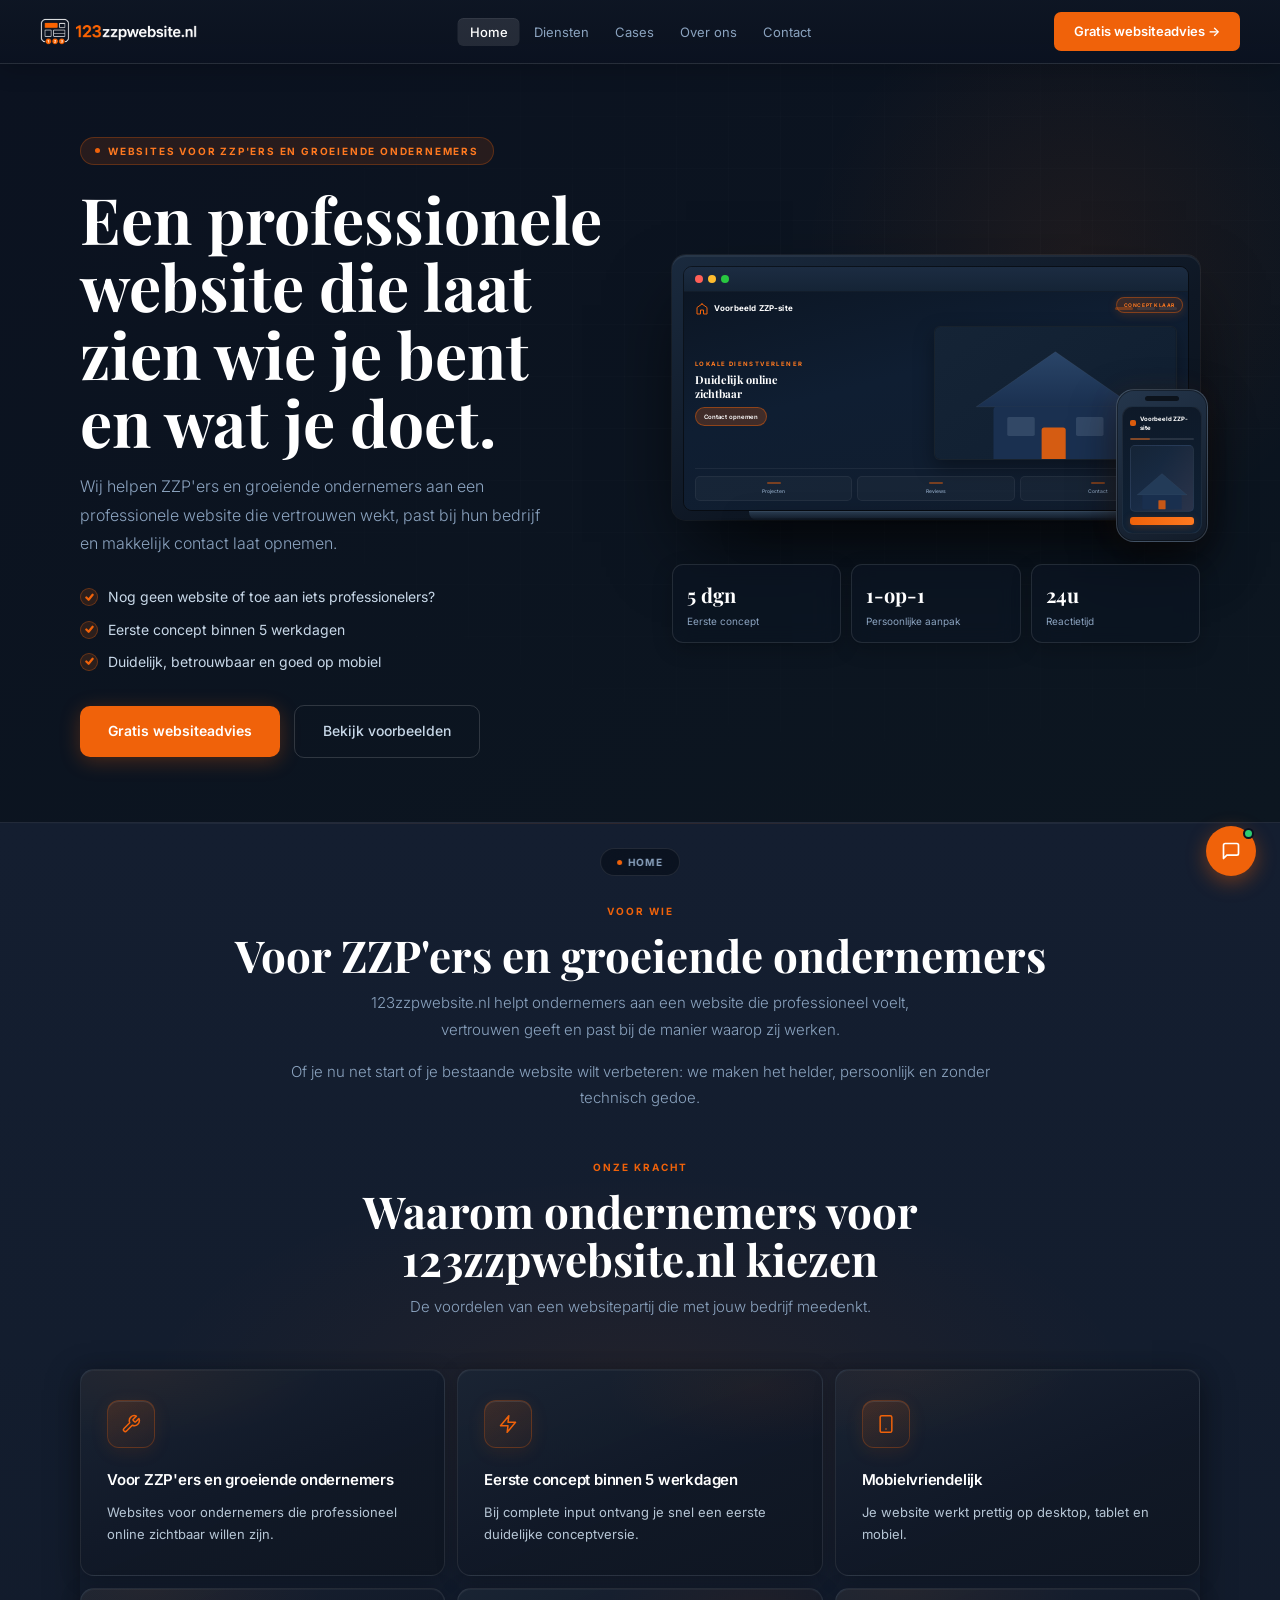
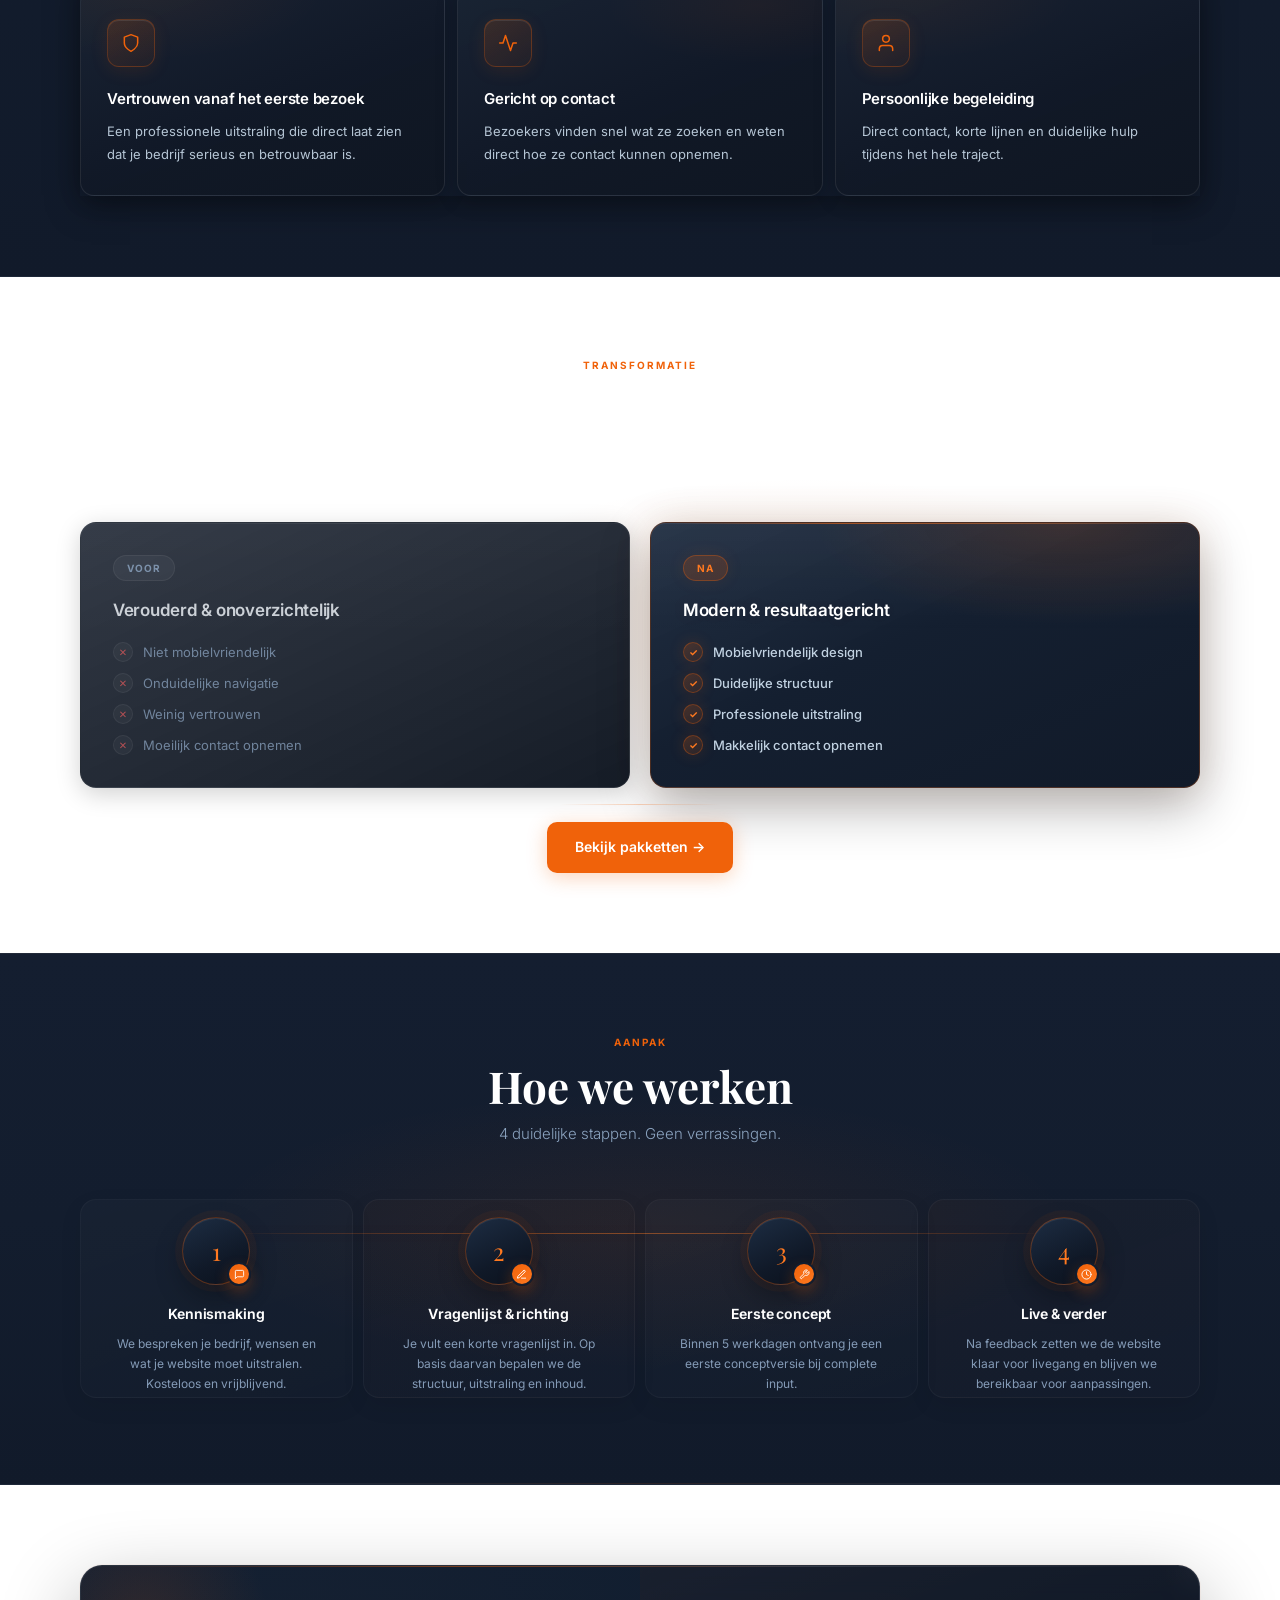
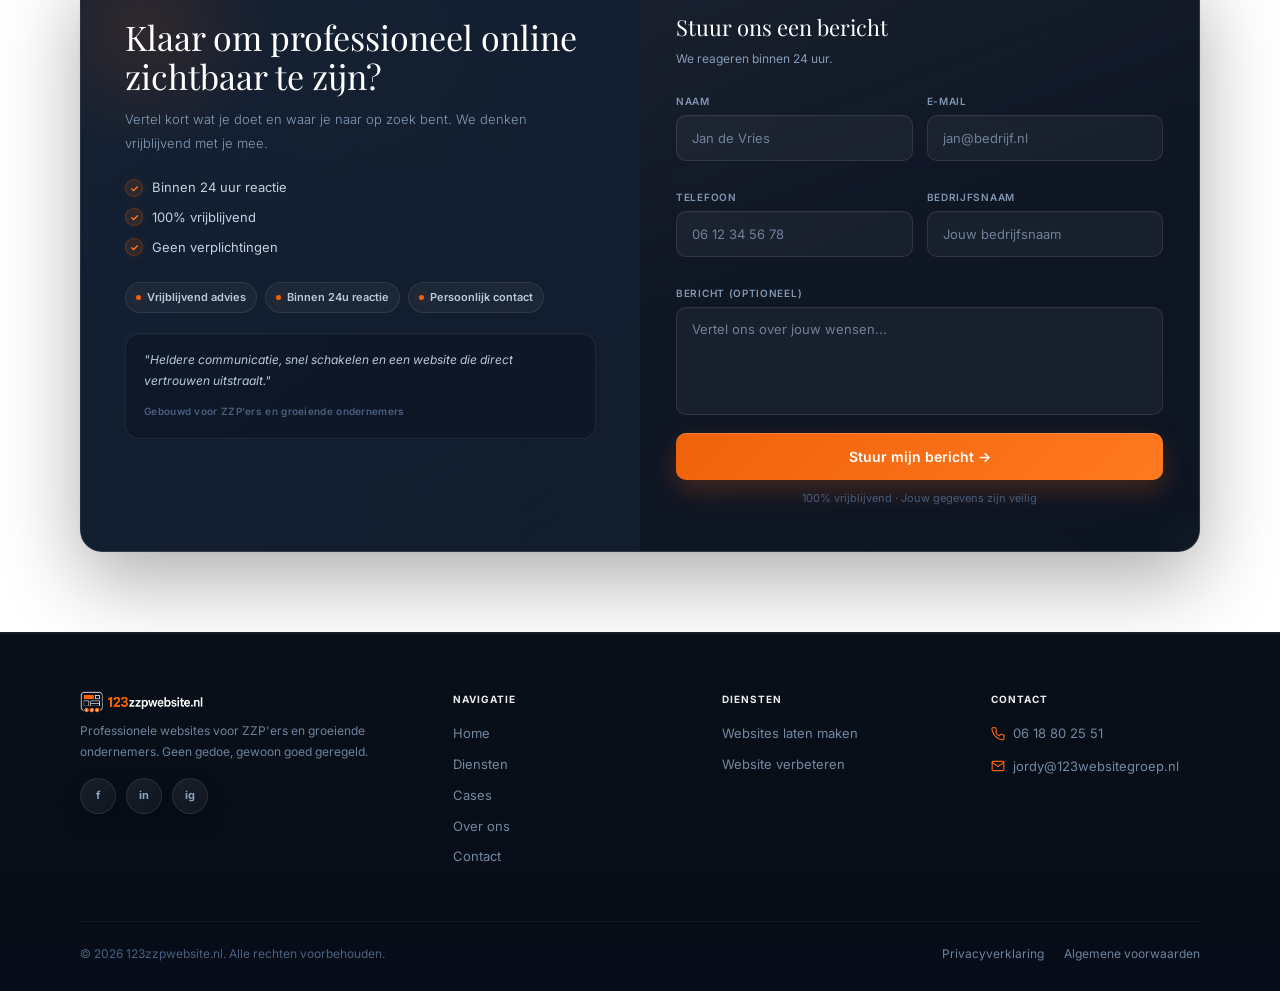
==== 123bouwwebsite/index.html @ 3d34a856 "Fix final prelaunch issues" ====
<!DOCTYPE html>
<html lang="nl">
<head>
<meta charset="UTF-8">
<meta name="viewport" content="width=device-width, initial-scale=1.0">
<link rel="icon" type="image/png" href="/assets/images/favicon-123.png?v=4">
<link rel="apple-touch-icon" href="/assets/images/favicon-123.png?v=4">
<title>123zzpwebsite.nl | Websites voor ZZP'ers en groeiende ondernemers</title>
<meta name="description" content="Professionele websites voor ZZP'ers en groeiende ondernemers. Duidelijk, betrouwbaar en makkelijk contact opnemen, zonder technisch gedoe.">
<link rel="stylesheet" href="shared.css">
<style>
/* HERO */
#hero{padding:72px 40px 64px;position:relative;overflow:hidden;background:linear-gradient(150deg,var(--navy) 0%,#0C1620 100%)}
.hero-glow{position:absolute;top:-80px;right:-80px;width:560px;height:560px;border-radius:50%;background:radial-gradient(circle,rgba(240,98,10,0.08),transparent 70%);pointer-events:none}
.hero-grid-bg{position:absolute;inset:0;background-image:linear-gradient(rgba(255,255,255,0.018) 1px,transparent 1px),linear-gradient(90deg,rgba(255,255,255,0.018) 1px,transparent 1px);background-size:52px 52px;-webkit-mask-image:radial-gradient(ellipse 70% 70% at 70% 40%,black,transparent);mask-image:radial-gradient(ellipse 70% 70% at 70% 40%,black,transparent)}
.hero-two-col{position:relative;z-index:1;max-width:1120px;margin:0 auto;display:grid;grid-template-columns:1fr 1fr;gap:64px;align-items:center}
.hero-tag{display:inline-flex;align-items:center;gap:8px;background:rgba(240,98,10,0.12);border:1px solid rgba(240,98,10,0.28);border-radius:100px;padding:5px 14px;font-size:10px;font-weight:700;letter-spacing:1.8px;color:var(--orange2);text-transform:uppercase;margin-bottom:20px}
.hero-tag-dot{width:5px;height:5px;border-radius:50%;background:var(--orange);animation:blink 2s infinite;flex-shrink:0}
@keyframes blink{0%,100%{opacity:1}50%{opacity:.35}}
.hero-h1{font-family:var(--serif);font-size:clamp(36px,5vw,64px);line-height:1.06;color:#fff;margin-bottom:16px}
.hero-h1 em{color:var(--orange);font-style:italic}
.hero-sub{font-size:16px;color:var(--pale);line-height:1.8;margin-bottom:28px;font-weight:300;max-width:460px}
.hero-checks{margin-bottom:32px}
.hero-btns{display:flex;align-items:center;gap:14px;flex-wrap:wrap}
.hero-device-col{position:relative}
.dev-wrap{position:relative;padding:4px 0 24px;z-index:1}
/* Homepage hero mockup build — #hero only */
@keyframes homeHeroFrameIn{from{opacity:0;transform:scale(.96) translateY(20px)}to{opacity:1;transform:scale(1) translateY(0)}}
@keyframes homeHeroFadeIn{from{opacity:0;transform:translateY(10px)}to{opacity:1;transform:translateY(0)}}
@keyframes homeHeroSlideRight{from{opacity:0;transform:translateX(22px)}to{opacity:1;transform:translateX(0)}}
@keyframes homeHeroSlideLeft{from{opacity:0;transform:translateX(-22px)}to{opacity:1;transform:translateX(0)}}
@keyframes homeHeroSlideUp{from{opacity:0;transform:translateY(22px)}to{opacity:1;transform:translateY(0)}}
@keyframes homeHeroImgIn{from{opacity:0;transform:scale(.9) translateY(18px)}to{opacity:1;transform:scale(1) translateY(0)}}
@keyframes homeHeroImgGlowOnce{0%,100%{box-shadow:0 8px 20px rgba(0,0,0,0.35)}45%{box-shadow:0 8px 24px rgba(0,0,0,0.38),0 0 22px rgba(240,98,10,0.28)}}
@keyframes homeHeroCardIn{from{opacity:0;transform:translateY(18px) scale(.92)}to{opacity:1;transform:translateY(0) scale(1)}}
@keyframes homeHeroCardGlowOnce{0%,100%{box-shadow:none;border-color:rgba(255,255,255,0.05)}50%{box-shadow:0 0 14px rgba(240,98,10,0.18);border-color:rgba(240,98,10,0.28)}}
@keyframes homeHeroBadgeIn{from{opacity:0;transform:scale(.92)}to{opacity:1;transform:scale(1)}}
@keyframes homeHeroScanOnce{0%{left:-32%;opacity:0}10%{opacity:.65}100%{left:112%;opacity:0;visibility:hidden}}
#hero .dev-screen{position:relative;overflow:hidden}
#hero .home-mock-scan{position:absolute;top:10%;left:-32%;width:44%;height:2px;z-index:6;pointer-events:none;background:linear-gradient(90deg,transparent,rgba(240,98,10,0.75),rgba(255,121,32,0.45),transparent);filter:blur(.4px);animation:homeHeroScanOnce 1.1s .38s ease forwards}
#hero .home-mock-laptop{animation:homeHeroFrameIn .5s cubic-bezier(.22,1,.36,1) both}
#hero .home-mock-chrome{animation:homeHeroFadeIn .36s cubic-bezier(.22,1,.36,1) .12s both}
#hero .home-mock-dot{animation:homeHeroFadeIn .3s cubic-bezier(.22,1,.36,1) both}
#hero .home-mock-dot:nth-child(1){animation-delay:.2s}
#hero .home-mock-dot:nth-child(2){animation-delay:.28s}
#hero .home-mock-dot:nth-child(3){animation-delay:.36s}
#hero .home-mock-build .home-mock-d3{animation:homeHeroFadeIn .34s cubic-bezier(.22,1,.36,1) .44s both}
#hero .home-mock-build .home-mock-d4{animation:homeHeroSlideRight .38s cubic-bezier(.22,1,.36,1) .52s both}
#hero .home-mock-build .home-mock-d5{animation:homeHeroSlideLeft .38s cubic-bezier(.22,1,.36,1) .62s both}
#hero .home-mock-build .home-mock-d6{animation:homeHeroSlideLeft .36s cubic-bezier(.22,1,.36,1) .72s both}
#hero .home-mock-build .home-mock-d7{animation:homeHeroSlideUp .36s cubic-bezier(.22,1,.36,1) .82s both}
#hero .home-mock-build .home-mock-d8{animation:homeHeroImgIn .5s cubic-bezier(.22,1,.36,1) .92s both,homeHeroImgGlowOnce .7s 1.38s ease forwards}
#hero .home-mock-build .mock-ft.home-mock-d9{animation:homeHeroCardIn .38s cubic-bezier(.22,1,.36,1) 1.12s both,homeHeroCardGlowOnce .55s 1.4s ease forwards}
#hero .home-mock-build .mock-ft.home-mock-d10{animation:homeHeroCardIn .38s cubic-bezier(.22,1,.36,1) 1.22s both,homeHeroCardGlowOnce .55s 1.5s ease forwards}
#hero .home-mock-build .mock-ft.home-mock-d11{animation:homeHeroCardIn .38s cubic-bezier(.22,1,.36,1) 1.32s both,homeHeroCardGlowOnce .55s 1.6s ease forwards}
#hero .home-mock-build .home-mock-d12{animation:homeHeroBadgeIn .36s cubic-bezier(.22,1,.36,1) 1.48s both}
#hero .home-mock-phone{animation:homeHeroFrameIn .48s cubic-bezier(.22,1,.36,1) .78s both}
#hero .stat-chips .chip.home-mock-d14{animation:homeHeroCardIn .4s cubic-bezier(.22,1,.36,1) 1.82s both}
#hero .stat-chips .chip.home-mock-d15{animation:homeHeroCardIn .4s cubic-bezier(.22,1,.36,1) 1.94s both}
#hero .stat-chips .chip.home-mock-d16{animation:homeHeroCardIn .4s cubic-bezier(.22,1,.36,1) 2.06s both}
@media(prefers-reduced-motion:reduce){
  #hero .home-mock-laptop,#hero .home-mock-chrome,#hero .home-mock-dot,#hero .home-mock-build [class*="home-mock-d"],#hero .home-mock-phone,#hero .stat-chips .chip[class*="home-mock-d"],#hero .home-mock-build .mock-col-b{animation:none!important;opacity:1!important;transform:none!important;box-shadow:inherit!important;border-color:inherit!important}
  #hero .home-mock-scan{display:none!important}
}
.mock-ready-badge{
  position:absolute;
  top:5px;
  right:5px;
  z-index:6;
  font-size:5px;
  font-weight:700;
  letter-spacing:.55px;
  text-transform:uppercase;
  color:var(--orange2);
  background:linear-gradient(135deg,rgba(240,98,10,.2),rgba(240,98,10,.1));
  border:1px solid rgba(240,98,10,.42);
  padding:3px 7px;
  border-radius:100px;
  box-shadow:0 2px 10px rgba(240,98,10,.18);
  pointer-events:none;
}
.dev-wrap::before{
  content:'';
  position:absolute;
  left:-6%;
  right:-4%;
  top:8%;
  bottom:18%;
  background:radial-gradient(ellipse 58% 48% at 52% 48%,rgba(240,98,10,0.11),transparent 68%);
  pointer-events:none;
  z-index:0;
}
.device-laptop{position:relative;z-index:2;border-radius:14px;padding:11px 11px 0;background:linear-gradient(155deg,#1a2a3e 0%,#0e1724 55%,#0a121c 100%);box-shadow:0 2px 0 rgba(255,255,255,0.06) inset,0 36px 70px -14px rgba(0,0,0,0.72),0 0 0 1px rgba(255,255,255,0.07)}
.lap-bezel{border-radius:9px;overflow:hidden;border:1px solid rgba(0,0,0,0.5);box-shadow:0 0 0 1px rgba(255,255,255,0.05) inset,0 0 24px rgba(0,0,0,0.35) inset}
.dev-bar{background:linear-gradient(180deg,#1c2c42,#152436);padding:8px 11px;display:flex;gap:5px;align-items:center;border-bottom:1px solid rgba(0,0,0,0.35)}
.dd{width:8px;height:8px;border-radius:50%}
.dev-screen{height:218px;background:linear-gradient(165deg,#0c1624 0%,#0f1e32 40%,#111d2e 100%);padding:0;overflow:hidden}
.mock-page{position:relative;height:100%;display:flex;flex-direction:column;padding:10px 11px 9px;text-align:left}
.mock-topbar{display:flex;align-items:center;justify-content:space-between;gap:8px;margin-bottom:10px}
.mock-brand{display:flex;align-items:center;gap:5px;min-width:0}
.mock-house-ic{width:14px;height:14px;flex-shrink:0;stroke:var(--orange);fill:none;stroke-width:2;stroke-linecap:round;stroke-linejoin:round}
.mock-brand-txt{font-size:8px;font-weight:700;color:#fff;letter-spacing:.02em;white-space:nowrap}
.mock-brand-sub{color:var(--orange2);font-weight:600}
.mock-nav-dots{display:flex;gap:4px;flex-shrink:0}
.mock-nav-dots span{width:18px;height:3px;border-radius:2px;background:rgba(255,255,255,0.08)}
.mock-nav-dots span:first-child{background:rgba(240,98,10,0.35)}
.mock-body{flex:1;display:grid;grid-template-columns:1fr 1.05fr;gap:8px;align-items:stretch;min-height:0}
.mock-col-a{display:flex;flex-direction:column;justify-content:center;gap:5px}
.mock-kicker{font-size:6px;font-weight:700;letter-spacing:1.4px;text-transform:uppercase;color:var(--orange2)}
.mock-head{font-family:var(--serif);font-size:11px;line-height:1.2;color:#fff;font-weight:700;margin:0}
.mock-chip-btn{display:inline-block;width:fit-content;font-size:6px;font-weight:600;color:#fff;background:rgba(240,98,10,0.22);border:1px solid rgba(240,98,10,0.45);padding:4px 8px;border-radius:100px;margin-top:2px}
.mock-col-b{border-radius:6px;overflow:hidden;border:1px solid rgba(255,255,255,0.06);background:#0a1420;box-shadow:0 8px 20px rgba(0,0,0,0.35)}
.mock-build-svg{display:block;width:100%;height:100%;object-fit:cover}
.mock-footer-row{display:flex;gap:5px;margin-top:8px;padding-top:7px;border-top:1px solid rgba(255,255,255,0.06)}
.mock-ft{flex:1;display:flex;flex-direction:column;align-items:center;gap:3px;padding:5px 2px;border-radius:5px;background:rgba(255,255,255,0.03);border:1px solid rgba(255,255,255,0.05)}
.mock-ft i{width:14px;height:2px;border-radius:1px;background:rgba(240,98,10,0.45)}
.mock-ft span{font-size:5px;color:var(--pale);font-weight:500}
.lap-foot{height:9px;width:74%;margin:0 auto;border-radius:0 0 8px 8px;background:linear-gradient(180deg,#2a3d52,#0f1825);box-shadow:0 14px 28px rgba(0,0,0,0.5),0 1px 0 rgba(255,255,255,0.05) inset;position:relative;z-index:1}
.lap-foot::after{content:'';position:absolute;left:50%;transform:translateX(-50%);bottom:-6px;width:130%;height:8px;background:radial-gradient(ellipse 50% 100% at 50% 0%,rgba(0,0,0,0.45),transparent);pointer-events:none}
.dev-phone{position:absolute;bottom:2px;right:-8px;width:92px;z-index:4;border-radius:18px;padding:6px 5px 7px;background:linear-gradient(150deg,#24364c,#121b28);border:1px solid rgba(255,255,255,0.14);box-shadow:0 20px 44px rgba(0,0,0,0.58),0 0 0 1px rgba(0,0,0,0.35) inset,-4px 0 28px rgba(240,98,10,0.07)}
.phone-notch{width:34px;height:5px;background:#0a1018;border-radius:4px;margin:0 auto 5px;opacity:.9}
.ph-screen{height:128px;border-radius:11px;overflow:hidden;background:linear-gradient(175deg,#0e1928,#0f2135);border:1px solid rgba(255,255,255,0.06);padding:7px 7px 8px;display:flex;flex-direction:column;gap:5px}
.m-m-brand{display:flex;align-items:center;gap:4px}
.m-m-dot{width:6px;height:6px;border-radius:2px;background:var(--orange);opacity:.9}
.m-m-name{font-size:6px;font-weight:700;color:#fff}
.m-m-bar{height:2px;border-radius:1px;background:rgba(255,255,255,0.1);width:100%;position:relative;overflow:hidden}
.m-m-bar::after{content:'';position:absolute;left:0;top:0;bottom:0;width:32%;border-radius:1px;background:rgba(240,98,10,0.45)}
.m-m-hero{flex:1;border-radius:5px;border:1px solid rgba(255,255,255,0.06);background:linear-gradient(145deg,#152436,#1a3050);min-height:52px;position:relative;overflow:hidden}
.m-m-hero::before{content:'';position:absolute;inset:0;background:linear-gradient(120deg,transparent 40%,rgba(240,98,10,0.08) 100%)}
.m-m-hero svg{position:absolute;bottom:0;left:50%;transform:translateX(-50%);width:72px;height:auto;opacity:.95}
.m-m-btn{height:8px;border-radius:3px;background:linear-gradient(90deg,var(--orange),var(--orange2));box-shadow:0 2px 8px rgba(240,98,10,0.25)}
.stat-chips{display:grid;grid-template-columns:repeat(3,1fr);gap:10px;margin-top:20px;position:relative;z-index:2}
.chip{background:rgba(12,20,34,0.65);backdrop-filter:blur(10px);border:1px solid rgba(255,255,255,0.1);border-radius:11px;padding:14px;box-shadow:0 6px 20px rgba(0,0,0,0.22)}
.chip-n{font-family:var(--serif);font-size:20px;font-weight:700;color:#fff;display:block}
.chip-l{font-size:10px;color:var(--pale);margin-top:4px;display:block;line-height:1.35}
/* ONZE KRACHT — premium refinement */
.strength-sec{position:relative;overflow:hidden}
.strength-sec::before{content:'';position:absolute;left:50%;top:54%;transform:translate(-50%,-50%);width:min(960px,94vw);height:520px;background:radial-gradient(ellipse 72% 58% at 50% 50%,rgba(240,98,10,0.065),transparent 72%);pointer-events:none;z-index:0}
.strength-sec::after{content:'';position:absolute;left:0;right:0;top:0;height:1px;background:linear-gradient(90deg,transparent,rgba(255,255,255,0.06) 20%,rgba(240,98,10,0.12) 50%,rgba(255,255,255,0.06) 80%,transparent);pointer-events:none;z-index:0}
.strength-sec > .max{position:relative;z-index:1}
.strength-sec .sec-hdr{margin-bottom:48px}
.strength-sec .g3{display:grid;grid-template-columns:repeat(3,1fr);gap:12px;border:none;border-radius:0;overflow:visible;background:transparent}
.strength-sec .gc{background:linear-gradient(158deg,rgba(26,36,52,0.96) 0%,rgba(17,25,39,0.98) 55%,rgba(15,22,34,1) 100%);padding:30px 26px;border:1px solid rgba(255,255,255,0.085);border-radius:14px;border-right:1px solid rgba(255,255,255,0.085);border-bottom:1px solid rgba(255,255,255,0.085);box-shadow:0 4px 22px rgba(0,0,0,0.2),0 1px 0 rgba(255,255,255,0.045) inset;transition:border-color .35s ease,box-shadow .35s ease,background .35s ease,transform .35s ease}
.strength-sec .gc::before{content:'';position:absolute;inset:0;border-radius:inherit;background:radial-gradient(ellipse 85% 60% at 18% 0%,rgba(240,98,10,0.075),transparent 58%);opacity:.75;pointer-events:none;transition:opacity .35s ease}
.strength-sec .gc:nth-child(3n+2)::before{background:radial-gradient(ellipse 80% 55% at 82% 8%,rgba(240,98,10,0.055),transparent 52%)}
.strength-sec .gc:nth-child(2)::before,.strength-sec .gc:nth-child(5)::before{opacity:.95}
.strength-sec .gc::after{content:'';position:absolute;top:0;left:0;right:0;height:1px;background:linear-gradient(90deg,transparent,rgba(240,98,10,0.5),transparent);opacity:0;transition:opacity .35s ease}
@media (hover:hover){
  .strength-sec .gc:hover{transform:translateY(-3px);border-color:rgba(240,98,10,0.24);background:linear-gradient(158deg,rgba(32,44,64,0.98) 0%,rgba(22,32,48,1) 55%,rgba(18,26,40,1) 100%);box-shadow:0 16px 42px rgba(0,0,0,0.34),0 0 0 1px rgba(240,98,10,0.07),0 0 32px rgba(240,98,10,0.07)}
  .strength-sec .gc:hover::after{opacity:1}
  .strength-sec .gc:hover::before{opacity:1}
}
.strength-sec .gc-icon{position:relative;z-index:1;width:48px;height:48px;border-radius:12px;margin-bottom:20px;background:linear-gradient(145deg,rgba(240,98,10,0.16) 0%,rgba(240,98,10,0.05) 100%);border:1px solid rgba(240,98,10,0.26);box-shadow:0 4px 18px rgba(240,98,10,0.1),inset 0 1px 0 rgba(255,255,255,0.09);display:flex;align-items:center;justify-content:center;transition:transform .35s ease,box-shadow .35s ease,border-color .35s ease,background .35s ease}
.strength-sec .gc-icon::before{content:'';position:absolute;inset:-10px;border-radius:18px;background:radial-gradient(circle,rgba(240,98,10,0.14),transparent 68%);opacity:0;transition:opacity .35s ease;z-index:-1}
.strength-sec .gc-icon svg{width:20px;height:20px;stroke:var(--orange);fill:none;stroke-width:1.8;stroke-linecap:round;stroke-linejoin:round;transition:stroke .35s ease,filter .35s ease}
@media (hover:hover){
  .strength-sec .gc:hover .gc-icon{transform:translateY(-1px);border-color:rgba(240,98,10,0.42);background:linear-gradient(145deg,rgba(240,98,10,0.24) 0%,rgba(240,98,10,0.1) 100%);box-shadow:0 8px 24px rgba(240,98,10,0.16),inset 0 1px 0 rgba(255,255,255,0.14)}
  .strength-sec .gc:hover .gc-icon::before{opacity:1}
  .strength-sec .gc:hover .gc-icon svg{stroke:var(--orange2);filter:drop-shadow(0 0 7px rgba(240,98,10,0.35))}
}
.strength-sec .gc h3{position:relative;z-index:1;font-size:15px;font-weight:600;letter-spacing:-0.015em;color:#fff;margin-bottom:9px;font-family:var(--sans)}
.strength-sec .gc p{position:relative;z-index:1;font-size:13px;color:rgba(200,216,232,0.9);line-height:1.72;font-weight:400}
@media(max-width:768px){
  .strength-sec .g3{display:flex !important;overflow-x:auto !important;scrollbar-width:none;gap:12px !important;border:none !important;border-radius:0 !important;margin:0 -20px !important;padding:0 20px 6px !important}
  .strength-sec .g3::-webkit-scrollbar{display:none}
  .strength-sec .gc{min-width:232px !important;flex-shrink:0 !important;padding:24px 22px !important}
  .strength-sec .gc:hover,.strength-sec .gc:hover .gc-icon{transform:none !important}
}
@media(max-width:480px){.strength-sec .gc{min-width:200px !important;padding:22px 20px !important}}
/* MOBILE HERO */
@media(max-width:768px){
  #hero{padding:44px 20px 36px}
  .hero-two-col{display:flex !important;flex-direction:column !important;gap:0 !important}
  .hero-device-col{display:none !important}
  .hero-h1{font-size:clamp(32px,9vw,44px) !important;margin-bottom:14px}
  .hero-sub{font-size:15px !important;max-width:100% !important;margin-bottom:24px}
  .hero-btns{flex-direction:column;gap:10px;margin-top:28px}
  .hero-btns .btn-p,.hero-btns .btn-s{width:100%}
}
/* TRANSFORM */
.transform-sec{position:relative;overflow:hidden}
.transform-sec::before{content:'';position:absolute;left:50%;top:52%;transform:translate(-50%,-50%);width:min(920px,92vw);height:420px;background:radial-gradient(ellipse 58% 50% at 68% 50%,rgba(240,98,10,0.085),transparent 72%);pointer-events:none;z-index:0}
.transform-sec > .max{position:relative;z-index:1}
.transform-grid{display:grid;grid-template-columns:1fr 1fr;gap:20px;margin-top:42px;align-items:stretch}
.t-card{position:relative;overflow:hidden;border-radius:16px;padding:32px;min-height:210px;transition:transform .35s ease,border-color .35s ease,box-shadow .35s ease,background .35s ease}
.t-card::before{content:'';position:absolute;inset:0;border-radius:inherit;pointer-events:none;transition:opacity .35s ease}
.t-card::after{content:'';position:absolute;left:22px;right:22px;top:0;height:1px;pointer-events:none;transition:opacity .35s ease}
.t-card.voor{background:linear-gradient(155deg,rgba(17,25,39,0.86),rgba(12,19,30,0.96));border:1px solid rgba(255,255,255,0.06);box-shadow:0 6px 24px rgba(0,0,0,0.18),inset 0 1px 0 rgba(255,255,255,0.025)}
.t-card.voor::before{background:linear-gradient(180deg,rgba(255,255,255,0.025),transparent 46%);opacity:.7}
.t-card.voor::after{background:linear-gradient(90deg,transparent,rgba(255,255,255,0.12),transparent);opacity:.45}
.t-card.na{background:linear-gradient(155deg,rgba(31,45,65,0.98) 0%,rgba(20,31,48,1) 45%,rgba(17,26,41,1) 100%);border:1px solid rgba(240,98,10,0.26);box-shadow:0 18px 52px rgba(0,0,0,0.32),0 0 42px rgba(240,98,10,0.08),inset 0 1px 0 rgba(255,255,255,0.06)}
.t-card.na::before{background:radial-gradient(ellipse 72% 60% at 76% 0%,rgba(240,98,10,0.14),transparent 64%),linear-gradient(180deg,rgba(255,255,255,0.035),transparent 42%);opacity:1}
.t-card.na::after{background:linear-gradient(90deg,transparent,rgba(240,98,10,0.62),rgba(255,121,32,0.42),transparent);opacity:.95}
@media (hover:hover){
  .t-card:hover{transform:translateY(-3px)}
  .t-card.voor:hover{border-color:rgba(255,255,255,0.1);box-shadow:0 12px 30px rgba(0,0,0,0.24),inset 0 1px 0 rgba(255,255,255,0.035)}
  .t-card.na:hover{border-color:rgba(240,98,10,0.42);box-shadow:0 22px 62px rgba(0,0,0,0.38),0 0 50px rgba(240,98,10,0.13),inset 0 1px 0 rgba(255,255,255,0.08)}
}
.t-badge{position:relative;z-index:1;display:inline-block;padding:4px 13px;border-radius:100px;font-size:10px;font-weight:700;letter-spacing:1px;text-transform:uppercase;margin-bottom:16px}
.t-badge.voor{background:rgba(255,255,255,0.045);border:1px solid rgba(255,255,255,0.06);color:rgba(139,163,191,0.82)}
.t-badge.na{background:rgba(240,98,10,0.18);border:1px solid rgba(240,98,10,0.32);color:var(--orange2);box-shadow:0 0 18px rgba(240,98,10,0.09)}
.t-h{position:relative;z-index:1;font-size:17px;font-weight:600;color:#fff;margin-bottom:18px;letter-spacing:-0.015em}
.t-card.voor .t-h{color:rgba(239,244,249,0.82)}
.t-card.na .t-h{color:#fff;text-shadow:0 0 18px rgba(240,98,10,0.08)}
.t-list{position:relative;z-index:1;list-style:none;display:flex;flex-direction:column;gap:11px}
.t-list li{display:flex;align-items:center;gap:10px;font-size:13px;line-height:1.45}
.t-list li.bad{color:rgba(139,163,191,0.74)}.t-list li.good{color:rgba(200,216,232,0.96);font-weight:500}
.ti{width:20px;height:20px;border-radius:50%;display:flex;align-items:center;justify-content:center;flex-shrink:0;font-size:10px;font-weight:700}
.ti.bad{background:rgba(255,255,255,0.035);border:1px solid rgba(255,255,255,0.055);color:rgba(255,96,96,0.64)}
.ti.good{background:linear-gradient(145deg,rgba(240,98,10,0.22),rgba(240,98,10,0.1));border:1px solid rgba(240,98,10,0.32);color:var(--orange2);box-shadow:0 0 16px rgba(240,98,10,0.16)}
.comparison-cta{position:relative;margin-top:34px;text-align:center}
.comparison-cta::before{content:'';position:absolute;left:50%;top:-18px;transform:translateX(-50%);width:160px;height:1px;background:linear-gradient(90deg,transparent,rgba(240,98,10,0.28),transparent)}
@media(max-width:768px){.transform-grid{grid-template-columns:1fr !important;gap:14px !important;margin-top:30px}.t-card{padding:26px 22px;min-height:auto}.t-card:hover{transform:none !important}.comparison-cta{margin-top:28px}}
/* PROCESS */
.process-sec{position:relative;overflow:hidden;padding-bottom:86px}
.process-sec::before{content:'';position:absolute;left:50%;top:56%;transform:translate(-50%,-50%);width:min(980px,94vw);height:420px;background:radial-gradient(ellipse 62% 46% at 50% 45%,rgba(240,98,10,0.07),transparent 72%);pointer-events:none;z-index:0}
.process-sec::after{content:'';position:absolute;left:0;right:0;bottom:0;height:1px;background:linear-gradient(90deg,transparent,rgba(255,255,255,0.055),rgba(240,98,10,0.12),rgba(255,255,255,0.055),transparent);pointer-events:none}
.process-sec > .max{position:relative;z-index:1}
.process-grid{display:grid;grid-template-columns:repeat(4,1fr);gap:10px;margin-top:52px;position:relative}
.process-grid::before{content:'';position:absolute;top:34px;left:calc(12.5% + 14px);right:calc(12.5% + 14px);height:1px;background:linear-gradient(90deg,transparent,rgba(240,98,10,0.18) 10%,rgba(255,121,32,0.45) 50%,rgba(240,98,10,0.18) 90%,transparent);box-shadow:0 0 18px rgba(240,98,10,0.12);z-index:0}
.step{text-align:center;padding:18px 14px 4px;position:relative;z-index:1;border-radius:16px;transition:transform .35s ease}
.step::before{content:'';position:absolute;inset:0;border-radius:inherit;background:linear-gradient(160deg,rgba(255,255,255,0.035),rgba(255,255,255,0.012));border:1px solid rgba(255,255,255,0.055);box-shadow:0 8px 24px rgba(0,0,0,0.12);opacity:.58;transition:opacity .35s ease,border-color .35s ease,box-shadow .35s ease,background .35s ease;z-index:-1}
.step:nth-child(even)::before{background:linear-gradient(160deg,rgba(240,98,10,0.035),rgba(255,255,255,0.012));opacity:.72}
.snum{width:68px;height:68px;border-radius:50%;background:linear-gradient(155deg,#1d2d43,#101928 62%,#0b121d);border:1px solid rgba(240,98,10,0.34);display:flex;align-items:center;justify-content:center;margin:0 auto 18px;position:relative;font-family:var(--serif);font-size:24px;color:var(--orange2);box-shadow:0 12px 28px rgba(0,0,0,0.32),0 0 0 7px rgba(240,98,10,0.045),inset 0 1px 0 rgba(255,255,255,0.075);transition:transform .35s ease,box-shadow .35s ease,border-color .35s ease,background .35s ease}
.snum::before{content:'';position:absolute;inset:-10px;border-radius:50%;background:radial-gradient(circle,rgba(240,98,10,0.15),transparent 68%);opacity:.45;transition:opacity .35s ease;z-index:-1}
@media (hover:hover){
  .step:hover{transform:translateY(-3px)}
  .step:hover::before{opacity:1;border-color:rgba(240,98,10,0.16);background:linear-gradient(160deg,rgba(255,255,255,0.055),rgba(240,98,10,0.025));box-shadow:0 14px 34px rgba(0,0,0,0.22),0 0 28px rgba(240,98,10,0.045)}
  .step:hover .snum{transform:translateY(-2px);border-color:rgba(240,98,10,0.55);background:linear-gradient(155deg,#253852,#121d2e 62%,#0c1420);box-shadow:0 16px 34px rgba(0,0,0,0.38),0 0 0 8px rgba(240,98,10,0.065),0 0 28px rgba(240,98,10,0.16),inset 0 1px 0 rgba(255,255,255,0.11)}
  .step:hover .snum::before{opacity:.85}
}
.sbadge{position:absolute;bottom:-2px;right:-2px;width:24px;height:24px;border-radius:50%;background:linear-gradient(145deg,var(--orange),var(--orange2));border:2px solid var(--navy2);display:flex;align-items:center;justify-content:center;box-shadow:0 6px 14px rgba(240,98,10,0.26)}
.sbadge svg{width:11px;height:11px;stroke:#fff;fill:none;stroke-width:2;stroke-linecap:round;stroke-linejoin:round}
.step-h{font-size:14px;font-weight:650;color:#fff;margin-bottom:8px;letter-spacing:-0.01em}
.step-p{font-size:12px;color:rgba(139,163,191,0.94);line-height:1.68;font-weight:400;max-width:210px;margin:0 auto}
/* MOBILE PROCESS */
@media(max-width:768px){
  .process-sec{padding-bottom:58px}
  .process-sec::before{top:48%;height:520px}
  .process-grid{display:flex !important;flex-direction:column !important;gap:12px !important;margin-top:30px !important}
  .process-grid::before{display:none !important}
  .step{display:flex !important;text-align:left !important;align-items:flex-start !important;gap:16px !important;padding:18px 16px !important}
  .step:not(:last-child)::after{content:'';position:absolute;left:49px;top:78px;bottom:-13px;width:1px;background:linear-gradient(180deg,rgba(240,98,10,0.34),rgba(240,98,10,0.06))}
  .snum{margin:0 !important;flex-shrink:0 !important;width:62px !important;height:62px !important}
  .step > div:last-child{padding-top:7px}
  .step-p{max-width:none;margin:0}
  .step:hover,.step:hover .snum{transform:none !important}
}
/* CTA WRAP */
.contact-sec{position:relative;overflow:hidden}
.contact-sec::before{content:'';position:absolute;left:50%;top:50%;transform:translate(-50%,-50%);width:min(1040px,94vw);height:520px;background:radial-gradient(ellipse 62% 48% at 42% 45%,rgba(240,98,10,0.075),transparent 72%);pointer-events:none;z-index:0}
.contact-sec > .max{position:relative;z-index:1}
.cta-wrap{position:relative;background:linear-gradient(155deg,rgba(24,32,48,0.98),rgba(13,22,36,0.98));border:1px solid rgba(255,255,255,0.09);border-radius:22px;overflow:hidden;display:grid;grid-template-columns:1fr 1fr;box-shadow:0 28px 80px rgba(0,0,0,0.32),0 0 0 1px rgba(240,98,10,0.035),inset 0 1px 0 rgba(255,255,255,0.055)}
.cta-wrap::before{content:'';position:absolute;inset:0;background:radial-gradient(ellipse 58% 70% at 18% 12%,rgba(240,98,10,0.11),transparent 62%),linear-gradient(90deg,rgba(255,255,255,0.025),transparent 45%);pointer-events:none}
.cta-wrap::after{content:'';position:absolute;left:28px;right:28px;top:0;height:1px;background:linear-gradient(90deg,transparent,rgba(240,98,10,0.45),rgba(255,255,255,0.12),transparent);pointer-events:none}
.cta-left{padding:52px 44px;background:linear-gradient(140deg,rgba(15,30,50,0.88),rgba(17,29,46,0.78));position:relative;overflow:hidden}
.cta-left::before{content:'';position:absolute;top:-70px;left:-70px;width:260px;height:260px;border-radius:50%;background:radial-gradient(circle,rgba(240,98,10,0.13),transparent 70%);pointer-events:none}
.cta-lh{font-family:var(--serif);font-size:clamp(22px,2.8vw,34px);color:#fff;line-height:1.15;margin-bottom:12px;position:relative;z-index:1}
.cta-lp{font-size:13px;color:rgba(139,163,191,0.95);line-height:1.8;margin-bottom:22px;font-weight:300;position:relative;z-index:1}
.cta-lc{list-style:none;display:flex;flex-direction:column;gap:9px;position:relative;z-index:1;margin-bottom:24px}
.cta-lc li{display:flex;align-items:center;gap:9px;font-size:13px;color:rgba(200,216,232,0.96)}
.cta-lc li::before{content:'✓';width:18px;height:18px;border-radius:50%;display:flex;align-items:center;justify-content:center;background:rgba(240,98,10,0.13);border:1px solid rgba(240,98,10,0.28);color:var(--orange2);font-weight:700;font-size:10px;box-shadow:0 0 14px rgba(240,98,10,0.08);flex-shrink:0}
.cta-trust-pills{position:relative;z-index:1;display:flex;flex-wrap:wrap;gap:8px;margin-bottom:18px}
.cta-pill{display:inline-flex;align-items:center;gap:6px;padding:6px 10px;border-radius:100px;background:rgba(255,255,255,0.045);border:1px solid rgba(255,255,255,0.08);font-size:11px;font-weight:600;color:rgba(200,216,232,0.92);white-space:nowrap}
.cta-pill::before{content:'';width:5px;height:5px;border-radius:50%;background:var(--orange);box-shadow:0 0 10px rgba(240,98,10,0.45)}
.cta-quote{position:relative;z-index:1;margin-top:20px;padding:16px 18px;border-radius:14px;background:rgba(6,13,24,0.34);border:1px solid rgba(255,255,255,0.075);box-shadow:inset 0 1px 0 rgba(255,255,255,0.04)}
.cta-quote p{font-size:12px;line-height:1.7;color:rgba(200,216,232,0.92);font-style:italic;margin-bottom:7px}
.cta-quote span{font-size:10px;color:var(--muted);font-weight:600;letter-spacing:.3px}
.cta-right{padding:44px 36px;background:rgba(11,18,32,0.58);backdrop-filter:blur(14px);position:relative}
.cta-right::before{content:'';position:absolute;inset:0;background:linear-gradient(160deg,rgba(255,255,255,0.035),transparent 45%);pointer-events:none}
.cta-right > *{position:relative;z-index:1}
.form-title{font-family:var(--serif);font-size:22px;color:#fff;margin-bottom:4px}
.form-sub-txt{font-size:12px;color:rgba(139,163,191,0.95);margin-bottom:24px}
.contact-sec .form-row{gap:14px;margin-bottom:14px}
.contact-sec .fg{gap:6px;margin-bottom:14px}
.contact-sec .fl{font-size:10px;color:rgba(139,163,191,0.92);letter-spacing:.7px}
.contact-sec .fi{min-height:46px;background:rgba(255,255,255,0.045);border:1px solid rgba(255,255,255,0.095);border-radius:10px;padding:13px 15px;color:#fff;box-shadow:inset 0 1px 0 rgba(255,255,255,0.025);transition:border-color .25s ease,box-shadow .25s ease,background .25s ease}
.contact-sec .fi:hover{border-color:rgba(255,255,255,0.15);background:rgba(255,255,255,0.055)}
.contact-sec .fi:focus{border-color:rgba(240,98,10,0.5);box-shadow:0 0 0 3px rgba(240,98,10,0.08),inset 0 1px 0 rgba(255,255,255,0.04);background:rgba(255,255,255,0.06)}
.contact-sec textarea.fi{height:108px}
.contact-sec .fsub{border-radius:10px;padding:15px;background:linear-gradient(135deg,var(--orange),var(--orange2));box-shadow:0 10px 26px rgba(240,98,10,0.24),inset 0 1px 0 rgba(255,255,255,0.16);transition:transform .2s ease,box-shadow .25s ease,filter .25s ease}
.contact-sec .fsub:hover{transform:translateY(-2px);filter:saturate(1.05);box-shadow:0 14px 34px rgba(240,98,10,0.3),inset 0 1px 0 rgba(255,255,255,0.18)}
.contact-sec .fnote{color:rgba(74,96,128,0.95);margin-top:10px}
.home-footer{padding-top:58px;border-top:1px solid rgba(255,255,255,0.07);box-shadow:inset 0 1px 0 rgba(240,98,10,0.08)}
.home-footer .footer-grid{gap:60px;margin-bottom:44px}
.home-footer .footer-brand{font-size:15px;margin-bottom:8px}
.home-footer .footer-tagline{color:rgba(139,163,191,0.78);line-height:1.7;max-width:310px}
.home-footer .footer-col h4{margin-bottom:16px;color:rgba(255,255,255,0.92)}
.home-footer .footer-col a{margin-bottom:10px;color:rgba(139,163,191,0.82);transition:color .2s ease,transform .2s ease}
.home-footer .footer-col a:hover{color:#fff;transform:translateX(2px)}
.home-footer .footer-contact-item{color:rgba(139,163,191,0.82);margin-bottom:12px}
.home-footer .footer-socials{gap:10px}
.home-footer .social-btn{width:36px;height:36px;border-radius:50%;background:linear-gradient(145deg,rgba(255,255,255,0.07),rgba(255,255,255,0.035));border:1px solid rgba(255,255,255,0.09);box-shadow:0 8px 22px rgba(0,0,0,0.2);transition:transform .2s ease,background .2s ease,border-color .2s ease,color .2s ease,box-shadow .2s ease}
.home-footer .social-btn:hover{transform:translateY(-2px);background:rgba(240,98,10,0.13);border-color:rgba(240,98,10,0.28);color:var(--orange2);box-shadow:0 10px 26px rgba(0,0,0,0.24),0 0 18px rgba(240,98,10,0.08)}
.home-footer .footer-bottom{padding-top:22px}
.home-footer .footer-links a{color:rgba(139,163,191,0.78);transition:color .2s ease}
.home-footer .footer-links a:hover{color:#fff}
@media(max-width:768px){.cta-wrap{grid-template-columns:1fr !important}.cta-left{padding:32px 22px !important}.cta-right{padding:28px 22px !important}.cta-trust-pills{gap:7px}.cta-pill{font-size:10px}.cta-quote{padding:14px 15px}.contact-sec .form-row{grid-template-columns:1fr !important;gap:0}.home-footer{padding-top:0}.home-footer .footer-grid{gap:0;margin-bottom:0}.footer-grid > div:first-child{padding:36px 20px 24px}}
</style>
</head>
<body>
<div id="scroll-bar"></div>
<div id="cursor-accent" class="cursor-accent" aria-hidden="true">
  <span class="cursor-ring"></span>
  <span class="cursor-dot"></span>
</div>
<div id="section-pill">Home</div>

<nav>
  <a href="./" class="nav-logo" aria-label="123zzpwebsite.nl — Home">
    <img src="assets/images/123zzpwebsite-logo-transparent.png" alt="123zzpwebsite.nl" class="nav-logo-img">
  </a>
  <ul class="nav-links">
    <li><a href="./" class="active">Home</a></li>
    <li><a href="diensten.html">Diensten</a></li>
    <li><a href="cases.html">Cases</a></li>
    <li><a href="over-ons.html">Over ons</a></li>
    <li><a href="contact.html">Contact</a></li>
  </ul>
  <button class="nav-menu-btn" aria-label="Menu"><svg viewBox="0 0 24 24"><line x1="3" y1="6" x2="21" y2="6"/><line x1="3" y1="12" x2="21" y2="12"/><line x1="3" y1="18" x2="21" y2="18"/></svg></button>
  <a href="contact.html" class="nav-cta">Gratis websiteadvies →</a>
</nav>
<div class="nav-drawer">
  <div class="drawer-header">
    <a href="./" class="drawer-logo" aria-label="123zzpwebsite.nl — Home"><img src="assets/images/123zzpwebsite-logo-transparent.png" alt="123zzpwebsite.nl" class="drawer-logo-img"></a>
    <button class="drawer-close"><svg viewBox="0 0 24 24"><line x1="18" y1="6" x2="6" y2="18"/><line x1="6" y1="6" x2="18" y2="18"/></svg></button>
  </div>
  <div class="drawer-links">
    <a href="./" class="active">Home</a>
    <a href="diensten.html">Diensten</a>
    <a href="cases.html">Cases</a>
    <a href="over-ons.html">Over ons</a>
    <a href="contact.html">Contact</a>
  </div>
  <div class="drawer-cta-wrap"><a href="contact.html" class="drawer-cta">Gratis websiteadvies →</a></div>
</div>

<section id="hero" data-section="Home">
  <div class="hero-glow"></div><div class="hero-grid-bg"></div>
  <div class="hero-two-col">
    <div>
      <div class="hero-tag"><span class="hero-tag-dot"></span>Websites voor ZZP'ers en groeiende ondernemers</div>
      <h1 class="hero-h1">Een professionele website die laat zien wie je bent en wat je doet.</h1>
      <p class="hero-sub">Wij helpen ZZP'ers en groeiende ondernemers aan een professionele website die vertrouwen wekt, past bij hun bedrijf en makkelijk contact laat opnemen.</p>
      <ul class="check-list hero-checks">
        <li><span class="chk"><svg viewBox="0 0 10 10"><polyline points="1.5,5 4,7.5 8.5,2"/></svg></span>Nog geen website of toe aan iets professionelers?</li>
        <li><span class="chk"><svg viewBox="0 0 10 10"><polyline points="1.5,5 4,7.5 8.5,2"/></svg></span>Eerste concept binnen 5 werkdagen</li>
        <li><span class="chk"><svg viewBox="0 0 10 10"><polyline points="1.5,5 4,7.5 8.5,2"/></svg></span>Duidelijk, betrouwbaar en goed op mobiel</li>
      </ul>
      <div class="hero-btns">
        <a href="contact.html" class="btn-p">Gratis websiteadvies</a>
        <a href="cases.html" class="btn-s">Bekijk voorbeelden</a>
      </div>
    </div>
    <div class="hero-device-col">
      <div class="dev-wrap hero-mock-animate">
        <div class="device-laptop home-mock-laptop">
          <div class="lap-bezel">
            <div class="dev-bar home-mock-chrome"><div class="dd home-mock-dot" style="background:#FF5F57"></div><div class="dd home-mock-dot" style="background:#FEBC2E"></div><div class="dd home-mock-dot" style="background:#28C840"></div></div>
            <div class="dev-screen">
              <div class="home-mock-scan" aria-hidden="true"></div>
              <div class="mock-page home-mock-build">
                <div class="mock-topbar">
                  <div class="mock-brand home-mock-step home-mock-d3">
                    <svg class="mock-house-ic" viewBox="0 0 28 28" aria-hidden="true"><path d="M14 4L4 11v13h7v-8h6v8h7V11L14 4z"/></svg>
                    <span class="mock-brand-txt">Voorbeeld ZZP-site</span>
                  </div>
                  <div class="mock-nav-dots home-mock-step home-mock-d4"><span></span><span></span><span></span></div>
                </div>
                <span class="mock-ready-badge home-mock-step home-mock-d12" aria-hidden="true">Concept klaar</span>
                <div class="mock-body">
                  <div class="mock-col-a">
                    <p class="mock-kicker home-mock-step home-mock-d5">Lokale dienstverlener</p>
                    <p class="mock-head home-mock-step home-mock-d6">Duidelijk online<br>zichtbaar</p>
                    <span class="mock-chip-btn home-mock-step home-mock-d7">Contact opnemen</span>
                  </div>
                  <div class="mock-col-b home-mock-step home-mock-d8">
                    <svg class="mock-build-svg" viewBox="0 0 140 100" preserveAspectRatio="xMidYMid slice" aria-hidden="true">
                      <defs>
                        <linearGradient id="heroMockSky" x1="0%" y1="0%" x2="100%" y2="100%">
                          <stop offset="0%" style="stop-color:#152436"/>
                          <stop offset="100%" style="stop-color:#0F1E30"/>
                        </linearGradient>
                        <linearGradient id="heroMockRoof" x1="0%" y1="0%" x2="0%" y2="100%">
                          <stop offset="0%" style="stop-color:#2a4568"/>
                          <stop offset="100%" style="stop-color:#1a3050"/>
                        </linearGradient>
                      </defs>
                      <rect width="140" height="100" fill="url(#heroMockSky)"/>
                      <path d="M24 58 L70 26 L116 58 Z" fill="url(#heroMockRoof)" stroke="rgba(255,255,255,0.06)" stroke-width="0.5"/>
                      <rect x="34" y="58" width="72" height="38" rx="2" fill="#1A3050"/>
                      <rect x="62" y="70" width="14" height="26" rx="1.5" fill="#F0620A" opacity="0.88"/>
                      <rect x="42" y="64" width="16" height="11" rx="1" fill="rgba(200,216,232,0.14)"/>
                      <rect x="82" y="64" width="16" height="11" rx="1" fill="rgba(200,216,232,0.14)"/>
                      <rect x="0" y="94" width="140" height="8" fill="#0D1825"/>
                      <rect x="0" y="94" width="140" height="1" fill="rgba(240,98,10,0.2)"/>
                    </svg>
                  </div>
                </div>
                <div class="mock-footer-row">
                  <div class="mock-ft home-mock-step home-mock-d9"><i></i><span>Projecten</span></div>
                  <div class="mock-ft home-mock-step home-mock-d10"><i></i><span>Reviews</span></div>
                  <div class="mock-ft home-mock-step home-mock-d11"><i></i><span>Contact</span></div>
                </div>
              </div>
            </div>
          </div>
          <div class="lap-foot" aria-hidden="true"></div>
        </div>
        <div class="dev-phone home-mock-phone">
          <div class="phone-notch" aria-hidden="true"></div>
          <div class="ph-screen">
            <div class="m-m-brand"><span class="m-m-dot"></span><span class="m-m-name">Voorbeeld ZZP-site</span></div>
            <div class="m-m-bar" aria-hidden="true"></div>
            <div class="m-m-hero" aria-hidden="true">
              <svg viewBox="0 0 80 56" width="72" height="50" fill="none" aria-hidden="true">
                <path d="M12 38 L40 14 L68 38 Z" fill="#243D5A" stroke="rgba(255,255,255,0.08)" stroke-width="0.5"/>
                <rect x="18" y="38" width="44" height="16" rx="1" fill="#1A3050"/>
                <rect x="36" y="44" width="8" height="10" rx="0.5" fill="#F0620A" opacity="0.85"/>
              </svg>
            </div>
            <div class="m-m-btn" aria-hidden="true"></div>
          </div>
        </div>
      </div>
      <div class="stat-chips">
        <div class="chip home-mock-step home-mock-d14"><span class="chip-n" data-target="5" data-suffix=" dgn">5 dgn</span><span class="chip-l">Eerste concept</span></div>
        <div class="chip home-mock-step home-mock-d15"><span class="chip-n">1-op-1</span><span class="chip-l">Persoonlijke aanpak</span></div>
        <div class="chip home-mock-step home-mock-d16"><span class="chip-n" data-target="24" data-suffix="u">24u</span><span class="chip-l">Reactietijd</span></div>
      </div>
    </div>
  </div>
</section>

<!-- TRUST BAR — mobile only via CSS show -->
<div style="padding:16px 20px;background:var(--navy3);border-top:1px solid rgba(255,255,255,0.06);border-bottom:1px solid rgba(255,255,255,0.06);display:none" class="mobile-trust" data-section="Voordelen">
  <div style="display:flex;align-items:center;justify-content:space-around;gap:8px">
    <div style="display:flex;align-items:center;gap:6px;font-size:12px;color:var(--pale);font-weight:500"><svg style="width:14px;height:14px;stroke:var(--orange);fill:none;stroke-width:2;stroke-linecap:round;stroke-linejoin:round" viewBox="0 0 24 24"><path d="M12 22s8-4 8-10V5l-8-3-8 3v7c0 6 8 10 8 10z"/></svg>Vrijblijvend</div>
    <div style="width:1px;height:14px;background:rgba(255,255,255,0.1)"></div>
    <div style="display:flex;align-items:center;gap:6px;font-size:12px;color:var(--pale);font-weight:500"><svg style="width:14px;height:14px;stroke:var(--orange);fill:none;stroke-width:2;stroke-linecap:round;stroke-linejoin:round" viewBox="0 0 24 24"><circle cx="12" cy="12" r="10"/><polyline points="12 6 12 12 16 14"/></svg>24u reactie</div>
    <div style="width:1px;height:14px;background:rgba(255,255,255,0.1)"></div>
    <div style="display:flex;align-items:center;gap:6px;font-size:12px;color:var(--pale);font-weight:500"><svg style="width:14px;height:14px;stroke:var(--orange);fill:none;stroke-width:2;stroke-linecap:round;stroke-linejoin:round" viewBox="0 0 24 24"><path d="M20 21v-2a4 4 0 0 0-4-4H8a4 4 0 0 0-4 4v2"/><circle cx="12" cy="7" r="4"/></svg>Direct Jordy</div>
  </div>
</div>
<style>@media(max-width:768px){.mobile-trust{display:block !important}}</style>

<section class="sec sec-alt strength-sec" data-section="Onze kracht">
  <div class="max">
    <div class="sec-hdr center reveal"><span class="stag">VOOR WIE</span><h2>Voor ZZP'ers en groeiende ondernemers</h2><p class="sec-sub">123zzpwebsite.nl helpt ondernemers aan een website die professioneel voelt, vertrouwen geeft en past bij de manier waarop zij werken.</p><p class="sec-sub" style="margin-top:16px;max-width:720px;margin-left:auto;margin-right:auto">Of je nu net start of je bestaande website wilt verbeteren: we maken het helder, persoonlijk en zonder technisch gedoe.</p></div>
    <div class="sec-hdr center reveal" style="margin-top:48px"><span class="stag">Onze kracht</span><h2>Waarom ondernemers voor<br>123zzpwebsite.nl kiezen</h2><p class="sec-sub">De voordelen van een websitepartij die met jouw bedrijf meedenkt.</p></div>
    <div class="g3 reveal">
      <div class="gc"><div class="gc-icon"><svg viewBox="0 0 24 24"><path d="M14.7 6.3a1 1 0 0 0 0 1.4l1.6 1.6a1 1 0 0 0 1.4 0l3.77-3.77a6 6 0 0 1-7.94 7.94l-6.91 6.91a2.12 2.12 0 0 1-3-3l6.91-6.91a6 6 0 0 1 7.94-7.94l-3.76 3.76z"/></svg></div><h3>Voor ZZP'ers en groeiende ondernemers</h3><p>Websites voor ondernemers die professioneel online zichtbaar willen zijn.</p></div>
      <div class="gc"><div class="gc-icon"><svg viewBox="0 0 24 24"><path d="M13 2L3 14h9l-1 8 10-12h-9l1-8z"/></svg></div><h3>Eerste concept binnen 5 werkdagen</h3><p>Bij complete input ontvang je snel een eerste duidelijke conceptversie.</p></div>
      <div class="gc"><div class="gc-icon"><svg viewBox="0 0 24 24"><rect x="5" y="2" width="14" height="20" rx="2"/><line x1="12" y1="18" x2="12.01" y2="18"/></svg></div><h3>Mobielvriendelijk</h3><p>Je website werkt prettig op desktop, tablet en mobiel.</p></div>
      <div class="gc"><div class="gc-icon"><svg viewBox="0 0 24 24"><path d="M12 22s8-4 8-10V5l-8-3-8 3v7c0 6 8 10 8 10z"/></svg></div><h3>Vertrouwen vanaf het eerste bezoek</h3><p>Een professionele uitstraling die direct laat zien dat je bedrijf serieus en betrouwbaar is.</p></div>
      <div class="gc"><div class="gc-icon"><svg viewBox="0 0 24 24"><polyline points="22 12 18 12 15 21 9 3 6 12 2 12"/></svg></div><h3>Gericht op contact</h3><p>Bezoekers vinden snel wat ze zoeken en weten direct hoe ze contact kunnen opnemen.</p></div>
      <div class="gc"><div class="gc-icon"><svg viewBox="0 0 24 24"><path d="M20 21v-2a4 4 0 0 0-4-4H8a4 4 0 0 0-4 4v2"/><circle cx="12" cy="7" r="4"/></svg></div><h3>Persoonlijke begeleiding</h3><p>Direct contact, korte lijnen en duidelijke hulp tijdens het hele traject.</p></div>
    </div>
    <p style="font-size:11px;color:var(--muted);text-align:center;margin-top:14px;display:none" class="swipe-hint">← Swipe voor meer →</p>
    <style>@media(max-width:768px){.swipe-hint{display:block !important}}</style>
  </div>
</section>

<section class="sec transform-sec" data-section="Transformatie">
  <div class="max">
    <div class="center reveal"><span class="stag">Transformatie</span><h2>Van verouderde website naar<br>professioneel online fundament</h2></div>
    <div class="transform-grid reveal">
      <div class="t-card voor"><span class="t-badge voor">Voor</span><div class="t-h">Verouderd &amp; onoverzichtelijk</div><ul class="t-list"><li class="bad"><span class="ti bad">✕</span>Niet mobielvriendelijk</li><li class="bad"><span class="ti bad">✕</span>Onduidelijke navigatie</li><li class="bad"><span class="ti bad">✕</span>Weinig vertrouwen</li><li class="bad"><span class="ti bad">✕</span>Moeilijk contact opnemen</li></ul></div>
      <div class="t-card na"><span class="t-badge na">Na</span><div class="t-h">Modern &amp; resultaatgericht</div><ul class="t-list"><li class="good"><span class="ti good">✓</span>Mobielvriendelijk design</li><li class="good"><span class="ti good">✓</span>Duidelijke structuur</li><li class="good"><span class="ti good">✓</span>Professionele uitstraling</li><li class="good"><span class="ti good">✓</span>Makkelijk contact opnemen</li></ul></div>
    </div>
    <div class="comparison-cta reveal"><a href="diensten.html" class="btn-p">Bekijk pakketten →</a></div>
  </div>
</section>

<section class="sec sec-alt process-sec" data-section="Aanpak">
  <div class="max">
    <div class="center reveal"><span class="stag">Aanpak</span><h2>Hoe we werken</h2><p class="sec-sub" style="margin:0 auto">4 duidelijke stappen. Geen verrassingen.</p></div>
    <div class="process-grid reveal">
      <div class="step"><div class="snum">1<div class="sbadge"><svg viewBox="0 0 24 24"><path d="M21 15a2 2 0 0 1-2 2H7l-4 4V5a2 2 0 0 1 2-2h14a2 2 0 0 1 2 2z"/></svg></div></div><div><div class="step-h">Kennismaking</div><p class="step-p">We bespreken je bedrijf, wensen en wat je website moet uitstralen. Kosteloos en vrijblijvend.</p></div></div>
      <div class="step"><div class="snum">2<div class="sbadge"><svg viewBox="0 0 24 24"><path d="M12 20h9"/><path d="M16.5 3.5a2.121 2.121 0 0 1 3 3L7 19l-4 1 1-4L16.5 3.5z"/></svg></div></div><div><div class="step-h">Vragenlijst &amp; richting</div><p class="step-p">Je vult een korte vragenlijst in. Op basis daarvan bepalen we de structuur, uitstraling en inhoud.</p></div></div>
      <div class="step"><div class="snum">3<div class="sbadge"><svg viewBox="0 0 24 24"><path d="M14.7 6.3a1 1 0 0 0 0 1.4l1.6 1.6a1 1 0 0 0 1.4 0l3.77-3.77a6 6 0 0 1-7.94 7.94l-6.91 6.91a2.12 2.12 0 0 1-3-3l6.91-6.91a6 6 0 0 1 7.94-7.94l-3.76 3.76z"/></svg></div></div><div><div class="step-h">Eerste concept</div><p class="step-p">Binnen 5 werkdagen ontvang je een eerste conceptversie bij complete input.</p></div></div>
      <div class="step"><div class="snum">4<div class="sbadge"><svg viewBox="0 0 24 24"><circle cx="12" cy="12" r="10"/><polyline points="12 6 12 12 16 14"/></svg></div></div><div><div class="step-h">Live &amp; verder</div><p class="step-p">Na feedback zetten we de website klaar voor livegang en blijven we bereikbaar voor aanpassingen.</p></div></div>
    </div>
  </div>
</section>

<section class="sec contact-sec" data-section="Contact">
  <div class="max">
    <div class="cta-wrap reveal">
      <div class="cta-left">
        <div class="cta-lh">Klaar om professioneel online zichtbaar te zijn?</div>
        <p class="cta-lp">Vertel kort wat je doet en waar je naar op zoek bent. We denken vrijblijvend met je mee.</p>
        <ul class="cta-lc"><li>Binnen 24 uur reactie</li><li>100% vrijblijvend</li><li>Geen verplichtingen</li></ul>
        <div class="cta-trust-pills"><span class="cta-pill">Vrijblijvend advies</span><span class="cta-pill">Binnen 24u reactie</span><span class="cta-pill">Persoonlijk contact</span></div>
        <div class="cta-quote"><p>"Heldere communicatie, snel schakelen en een website die direct vertrouwen uitstraalt."</p><span>Gebouwd voor ZZP'ers en groeiende ondernemers</span></div>
      </div>
      <form class="cta-right" name="contact" method="POST" data-netlify="true" netlify>
        <input type="hidden" name="form-name" value="contact">
        <div class="form-title">Stuur ons een bericht</div>
        <div class="form-sub-txt">We reageren binnen 24 uur.</div>
        <div class="form-row"><div class="fg"><label class="fl" for="naam">Naam</label><input type="text" class="fi" id="naam" name="naam" placeholder="Jan de Vries"></div><div class="fg"><label class="fl" for="e-mail">E-mail</label><input type="email" class="fi" id="e-mail" name="e-mail" placeholder="jan@bedrijf.nl"></div></div>
        <div class="form-row"><div class="fg"><label class="fl" for="telefoon">Telefoon</label><input type="tel" class="fi" id="telefoon" name="telefoon" placeholder="06 12 34 56 78"></div><div class="fg"><label class="fl" for="bedrijfsnaam">Bedrijfsnaam</label><input type="text" class="fi" id="bedrijfsnaam" name="bedrijfsnaam" placeholder="Jouw bedrijfsnaam"></div></div>
        <div class="fg"><label class="fl" for="bericht">Bericht (optioneel)</label><textarea class="fi" id="bericht" name="bericht" placeholder="Vertel ons over jouw wensen..."></textarea></div>
        <button class="fsub" type="submit">Stuur mijn bericht →</button>
        <div class="fnote">100% vrijblijvend · Jouw gegevens zijn veilig</div>
      </form>
    </div>
  </div>
</section>

<footer class="home-footer">
  <div class="footer-grid">
    <div><div class="footer-brand"><img src="assets/images/123zzpwebsite-logo-transparent.png" alt="123zzpwebsite.nl" class="footer-logo-img"></div><p class="footer-tagline">Professionele websites voor ZZP'ers en groeiende ondernemers. Geen gedoe, gewoon goed geregeld.</p><div class="footer-socials"><a href="#" class="social-btn">f</a><a href="#" class="social-btn">in</a><a href="#" class="social-btn">ig</a></div></div>
    <div class="footer-col"><h4>Navigatie</h4><a href="index.html">Home</a><a href="diensten.html">Diensten</a><a href="cases.html">Cases</a><a href="over-ons.html">Over ons</a><a href="contact.html">Contact</a></div>
    <div class="footer-col"><h4>Diensten</h4><a href="diensten.html">Websites laten maken</a><a href="diensten.html">Website verbeteren</a></div>
    <div class="footer-col"><h4>Contact</h4><div class="footer-contact-item"><svg viewBox="0 0 24 24"><path d="M22 16.92v3a2 2 0 0 1-2.18 2 19.79 19.79 0 0 1-8.63-3.07A19.5 19.5 0 0 1 4.69 12 19.79 19.79 0 0 1 1.61 3.4 2 2 0 0 1 3.6 1.21h3a2 2 0 0 1 2 1.72 12.84 12.84 0 0 0 .7 2.81 2 2 0 0 1-.45 2.11L7.91 9a16 16 0 0 0 6.09 6.09l1.95-1.95a2 2 0 0 1 2.11-.45 12.84 12.84 0 0 0 2.81.7A2 2 0 0 1 22 16.92z"/></svg>06 18 80 25 51</div><div class="footer-contact-item"><svg viewBox="0 0 24 24"><path d="M4 4h16c1.1 0 2 .9 2 2v12c0 1.1-.9 2-2 2H4c-1.1 0-2-.9-2-2V6c0-1.1.9-2 2-2z"/><polyline points="22,6 12,13 2,6"/></svg>jordy@123websitegroep.nl</div></div>
  </div>
  <div class="footer-bottom"><div class="footer-copy">© 2026 123zzpwebsite.nl. Alle rechten voorbehouden.</div><div class="footer-links"><a href="#">Privacyverklaring</a><a href="#">Algemene voorwaarden</a></div></div>
</footer>
<a href="https://wa.me/31618802551" target="_blank" rel="noopener noreferrer" class="chat-float" aria-label="Open WhatsApp chat"><svg viewBox="0 0 24 24"><path d="M21 15a2 2 0 0 1-2 2H7l-4 4V5a2 2 0 0 1 2-2h14a2 2 0 0 1 2 2z"/></svg><div class="chat-dot"></div></a>
<script src="shared.js"></script>
</body>
</html>
---- 123bouwwebsite/shared.css ----
@import url('https://fonts.googleapis.com/css2?family=Playfair+Display:ital,wght@0,700;1,700&family=Inter:wght@300;400;500;600;700&display=swap');
*,*::before,*::after{box-sizing:border-box;margin:0;padding:0}
:root{
  --navy:#0B1220;--navy2:#131D2E;--navy3:#1C2A42;--steel:#243550;
  --muted:#4A6080;--pale:#8BA3BF;--light:#C8D8E8;
  --orange:#F0620A;--orange2:#FF7920;
  --border-subtle:rgba(255,255,255,0.1);--border-card:rgba(255,255,255,0.13);
  --shadow-card:0 10px 32px rgba(0,0,0,0.34);--shadow-soft:0 6px 20px rgba(0,0,0,0.28);
  --surface-card:linear-gradient(165deg,#1e2f48 0%,#1a283c 55%,#172436 100%);
  --ease-out:cubic-bezier(0.22,1,0.36,1);
  --ease-soft:cubic-bezier(0.4,0,0.2,1);
  --t-fast:0.2s;--t-med:0.32s;--t-slow:0.5s;
  --glow-orange:0 0 28px rgba(240,98,10,0.14);
  --serif:'Playfair Display',Georgia,serif;
  --sans:'Inter',system-ui,sans-serif;
}
html{scroll-behavior:smooth}
body{background:linear-gradient(180deg,#0a111c 0%,var(--navy) 35%,#0d1524 100%);background-attachment:fixed;color:#EFF4F9;font-family:var(--sans);font-size:15px;line-height:1.6;overflow-x:hidden}

/* ── PREMIUM ── */
#scroll-bar{position:fixed;top:0;left:0;height:2px;width:0%;background:linear-gradient(90deg,var(--orange),var(--orange2));z-index:9999;pointer-events:none}
#cursor-glow{display:none}
.cursor-accent{position:fixed;top:0;left:0;pointer-events:none;z-index:150;transform:translate(-50%,-50%);opacity:0;transition:opacity .25s ease;will-change:left,top}
.cursor-accent.is-visible{opacity:1}
.cursor-dot,.cursor-ring{position:absolute;top:50%;left:50%;border-radius:50%;transform:translate(-50%,-50%);transition:transform .22s ease,box-shadow .22s ease,border-color .22s ease,opacity .22s ease}
.cursor-dot{width:9px;height:9px;background:linear-gradient(145deg,var(--orange2),var(--orange));box-shadow:0 0 10px rgba(240,98,10,0.55),0 0 2px rgba(255,255,255,0.25)}
.cursor-ring{width:34px;height:34px;border:1.5px solid rgba(240,98,10,0.72);box-shadow:0 0 14px rgba(240,98,10,0.35),inset 0 0 8px rgba(240,98,10,0.08);background:rgba(240,98,10,0.04)}
.cursor-accent--hover .cursor-ring{transform:translate(-50%,-50%) scale(1.32);border-color:rgba(255,121,32,0.95);box-shadow:0 0 22px rgba(240,98,10,0.52),inset 0 0 10px rgba(240,98,10,0.12)}
.cursor-accent--hover .cursor-dot{transform:translate(-50%,-50%) scale(1.12);box-shadow:0 0 14px rgba(240,98,10,0.7),0 0 3px rgba(255,255,255,0.3)}
#section-pill{position:fixed;bottom:24px;left:50%;transform:translateX(-50%);background:rgba(11,18,32,0.9);backdrop-filter:blur(14px);border:1px solid rgba(255,255,255,0.1);border-radius:100px;padding:5px 16px;font-size:10px;font-weight:700;letter-spacing:1.2px;color:var(--pale);text-transform:uppercase;z-index:997;display:flex;align-items:center;gap:6px;pointer-events:none;white-space:nowrap}
#section-pill::before{content:'';width:5px;height:5px;border-radius:50%;background:var(--orange);flex-shrink:0;animation:blink 2s infinite}
@keyframes blink{0%,100%{opacity:1}50%{opacity:.35}}

/* ── NAV — DESKTOP ── */
nav{position:sticky;top:0;z-index:100;display:flex;align-items:center;padding:0 40px;height:64px;gap:12px;background:linear-gradient(180deg,rgba(14,22,36,0.98),rgba(11,18,32,0.96));backdrop-filter:blur(18px);border-bottom:1px solid var(--border-subtle);box-shadow:0 4px 24px rgba(0,0,0,0.22)}
.nav-logo{display:flex;align-items:center;gap:9px;text-decoration:none;flex-shrink:0;position:relative;z-index:1}
.nav-logo-img{height:28px;width:auto;display:block;object-fit:contain}
.drawer-logo-img{height:26px;width:auto;display:block;object-fit:contain}
.footer-logo-img{height:22px;width:auto;display:block;object-fit:contain}
.nav-links{position:absolute;left:50%;transform:translateX(-50%);display:flex;align-items:center;gap:2px;list-style:none;margin:0;padding:0}
.nav-links a{font-size:13px;color:var(--pale);text-decoration:none;white-space:nowrap;padding:6px 12px;border-radius:6px;transition:color var(--t-fast) var(--ease-soft),background var(--t-fast) var(--ease-soft),box-shadow var(--t-fast)}
.nav-links a:hover{color:#fff;background:rgba(255,255,255,0.08);box-shadow:0 0 0 1px rgba(255,255,255,0.06)}
.nav-links a.active{color:#fff;background:rgba(255,255,255,0.1);font-weight:500;box-shadow:inset 0 1px 0 rgba(255,255,255,0.06)}
.nav-cta{flex-shrink:0;margin-left:auto;position:relative;z-index:1;background:var(--orange);color:#fff;padding:9px 20px;border-radius:7px;font-size:13px;font-weight:600;text-decoration:none;white-space:nowrap;transition:background var(--t-fast),transform var(--t-fast) var(--ease-out),box-shadow var(--t-fast)}
.nav-cta:hover{background:var(--orange2);transform:translateY(-2px);box-shadow:0 6px 22px rgba(240,98,10,0.38)}
.nav-menu-btn{display:none;margin-left:auto;background:none;border:none;cursor:pointer;padding:8px;color:var(--pale);flex-shrink:0;border-radius:8px;transition:background var(--t-fast),color var(--t-fast),transform var(--t-fast)}
.nav-menu-btn:hover{background:rgba(255,255,255,0.1);color:#fff}
.nav-menu-btn svg{width:22px;height:22px;stroke:currentColor;fill:none;stroke-width:2;stroke-linecap:round;display:block}

/* ── MOBILE DRAWER ── */
.nav-drawer{display:none;position:fixed;top:0;left:0;right:0;bottom:0;background:var(--navy);z-index:200;flex-direction:column;overflow-y:auto}
.nav-drawer.open{display:flex}
.drawer-header{height:64px;display:flex;align-items:center;justify-content:space-between;padding:0 20px;border-bottom:1px solid rgba(255,255,255,0.07);flex-shrink:0}
.drawer-logo{display:flex;align-items:center;gap:8px;text-decoration:none}
.drawer-brand{font-size:13px;font-weight:700;color:#fff}
.drawer-brand span{color:var(--orange)}
.drawer-close{background:none;border:none;cursor:pointer;padding:8px;color:var(--pale)}
.drawer-close svg{width:22px;height:22px;stroke:currentColor;fill:none;stroke-width:2;stroke-linecap:round;display:block}
.drawer-links{display:flex;flex-direction:column;padding:12px 20px;flex:1}
.drawer-links a{font-size:20px;font-weight:600;color:var(--light);text-decoration:none;padding:18px 0;border-bottom:1px solid rgba(255,255,255,0.06);transition:color var(--t-fast) var(--ease-soft),padding-left var(--t-fast) var(--ease-out);display:flex;align-items:center;justify-content:space-between}
.drawer-links a::after{content:'→';font-size:16px;color:var(--muted);transition:color var(--t-fast),transform var(--t-fast) var(--ease-out)}
.drawer-links a:hover,.drawer-links a.active{color:var(--orange);padding-left:4px}
.drawer-links a:hover::after,.drawer-links a.active::after{color:var(--orange);transform:translateX(3px)}
.drawer-cta-wrap{padding:20px 20px 40px}
.drawer-cta{display:block;background:var(--orange);color:#fff;padding:18px 24px;border-radius:14px;text-align:center;font-size:16px;font-weight:600;text-decoration:none;box-shadow:0 4px 20px rgba(240,98,10,0.3);transition:background var(--t-fast),transform var(--t-fast) var(--ease-out),box-shadow var(--t-fast)}
.drawer-cta:hover{background:var(--orange2);transform:translateY(-2px);box-shadow:0 8px 28px rgba(240,98,10,0.38)}

/* ── DESKTOP LAYOUT ── */
.sec{padding:80px 40px;position:relative;z-index:1}
.sec-alt{background:linear-gradient(180deg,#141e30 0%,var(--navy2) 50%,#111a2a 100%);border-top:1px solid rgba(255,255,255,0.07);border-bottom:1px solid rgba(255,255,255,0.04)}
.max{max-width:1120px;margin:0 auto}
.stag{font-size:10px;font-weight:700;letter-spacing:2px;text-transform:uppercase;color:var(--orange);margin-bottom:12px;display:block}
h2{font-family:var(--serif);font-size:clamp(28px,3.5vw,44px);line-height:1.08;color:#fff;margin-bottom:12px}
.sec-sub{font-size:15px;color:var(--pale);font-weight:300;line-height:1.75;max-width:560px}
.center{text-align:center}.center .sec-sub{margin:0 auto}
.sec-hdr{margin-bottom:44px}
.btn-p{background:var(--orange);color:#fff;padding:14px 28px;border-radius:10px;font-size:14px;font-weight:600;text-decoration:none;display:inline-flex;align-items:center;justify-content:center;gap:7px;box-shadow:0 4px 20px rgba(240,98,10,0.28);transition:background var(--t-fast) var(--ease-soft),transform var(--t-fast) var(--ease-out),box-shadow var(--t-fast);border:none;cursor:pointer;font-family:var(--sans)}
.btn-p:hover{background:var(--orange2);transform:translateY(-2px);box-shadow:0 8px 28px rgba(240,98,10,0.4)}
.btn-s{background:transparent;color:var(--light);padding:14px 28px;border-radius:10px;font-size:14px;font-weight:500;text-decoration:none;border:1px solid rgba(255,255,255,0.15);transition:border-color var(--t-fast),color var(--t-fast),background var(--t-fast),transform var(--t-fast) var(--ease-out),box-shadow var(--t-fast);display:inline-flex;align-items:center;justify-content:center}
.btn-s:hover{border-color:rgba(255,255,255,0.3);color:#fff;background:rgba(255,255,255,0.04);transform:translateY(-1px)}
.g3{display:grid;grid-template-columns:repeat(3,1fr);border:1px solid var(--border-card);border-radius:14px;overflow:hidden;box-shadow:var(--shadow-card)}
.g4{display:grid;grid-template-columns:repeat(4,1fr);border:1px solid var(--border-card);border-radius:14px;overflow:hidden;box-shadow:var(--shadow-card)}
.gc{background:var(--surface-card);padding:28px 24px;border-right:1px solid rgba(255,255,255,0.08);border-bottom:1px solid rgba(255,255,255,0.08);position:relative;overflow:hidden;transition:background .25s,box-shadow .25s}
.gc:hover{background:linear-gradient(165deg,#243a58 0%,#1f3048 55%,#1a283c 100%);box-shadow:inset 0 1px 0 rgba(255,255,255,0.06)}
.gc::after{content:'';position:absolute;top:0;left:0;right:0;height:2px;background:linear-gradient(90deg,transparent,var(--orange),transparent);opacity:0;transition:opacity .25s}
.gc:hover::after{opacity:1}
.gc-icon{width:44px;height:44px;border-radius:10px;background:rgba(240,98,10,0.1);border:1px solid rgba(240,98,10,0.18);display:flex;align-items:center;justify-content:center;margin-bottom:18px}
.gc:hover .gc-icon{background:rgba(240,98,10,0.2)}
.gc-icon svg{width:19px;height:19px;stroke:var(--orange);fill:none;stroke-width:1.8;stroke-linecap:round;stroke-linejoin:round}
.gc h3{font-size:15px;font-weight:600;color:#fff;margin-bottom:7px;font-family:var(--sans)}
.gc p{font-size:13px;color:var(--pale);line-height:1.65}
.check-list{list-style:none;display:flex;flex-direction:column;gap:10px}
.check-list li{display:flex;align-items:flex-start;gap:10px;font-size:14px;color:var(--light)}
.chk{width:18px;height:18px;border-radius:50%;flex-shrink:0;margin-top:2px;background:rgba(240,98,10,0.14);border:1px solid rgba(240,98,10,0.32);display:flex;align-items:center;justify-content:center}
.chk svg{width:9px;height:9px;stroke:var(--orange);stroke-width:2.5;fill:none;stroke-linecap:round;stroke-linejoin:round}
.form-row{display:grid;grid-template-columns:1fr 1fr;gap:12px;margin-bottom:12px}
.fg{display:flex;flex-direction:column;gap:4px;margin-bottom:12px}
.fl{font-size:10px;font-weight:600;color:var(--pale);letter-spacing:.6px;text-transform:uppercase}
.fi{background:rgba(255,255,255,0.08);border:1px solid rgba(255,255,255,0.14);border-radius:8px;padding:12px 14px;font-size:13px;color:#fff;font-family:var(--sans);outline:none;width:100%;transition:border-color var(--t-fast) var(--ease-soft),box-shadow var(--t-fast) var(--ease-soft),background var(--t-fast) var(--ease-soft),transform var(--t-fast) var(--ease-out);-webkit-appearance:none;box-shadow:inset 0 1px 3px rgba(0,0,0,0.18)}
.fi::placeholder{color:rgba(139,163,191,0.75);transition:color var(--t-fast)}
.fi:hover{border-color:rgba(255,255,255,0.2);background:rgba(255,255,255,0.09)}
.fi:focus{border-color:rgba(240,98,10,0.55);background:rgba(255,255,255,0.1);box-shadow:0 0 0 3px rgba(240,98,10,0.12),inset 0 1px 2px rgba(0,0,0,0.12)}
textarea.fi{resize:none;height:100px}
.fsub,.fsub-btn{width:100%;background:var(--orange);color:#fff;border:none;border-radius:8px;padding:14px;font-size:14px;font-weight:600;font-family:var(--sans);cursor:pointer;box-shadow:0 4px 16px rgba(240,98,10,0.24);margin-top:4px;transition:background var(--t-fast) var(--ease-soft),transform var(--t-fast) var(--ease-out),box-shadow var(--t-fast)}
.fsub:hover,.fsub-btn:hover{background:var(--orange2);transform:translateY(-1px);box-shadow:0 6px 22px rgba(240,98,10,0.35)}
.fnote{text-align:center;font-size:11px;color:var(--muted);margin-top:8px}
.stat-num{font-family:var(--serif);font-size:38px;color:var(--orange);font-weight:700;line-height:1}
.stat-label{font-size:11px;color:var(--pale);margin-top:6px}
.faq-item{border-bottom:1px solid rgba(255,255,255,0.07);padding:17px 0;transition:background var(--t-fast)}
.faq-item:has(.faq-q.open){background:rgba(255,255,255,0.02)}
.faq-q{font-size:14px;font-weight:600;color:#fff;cursor:pointer;display:flex;align-items:center;justify-content:space-between;gap:12px;user-select:none;transition:color var(--t-fast)}
.faq-q:hover{color:rgba(255,255,255,0.92)}
.faq-q svg{width:15px;height:15px;stroke:var(--orange);fill:none;stroke-width:2;stroke-linecap:round;flex-shrink:0;transition:transform var(--t-med) var(--ease-out),background var(--t-fast)}
.faq-q.open svg{transform:rotate(45deg)}
.faq-a{font-size:13px;color:var(--pale);line-height:1.7;font-weight:300;max-height:0;overflow:hidden;opacity:0;margin-top:0;transition:max-height var(--t-med) var(--ease-out),opacity var(--t-med) var(--ease-soft),margin var(--t-fast) var(--ease-soft)}
.faq-a.open{opacity:1;margin-top:10px}
/* Scroll reveal — visible until JS enables (avoids hidden content before load) */
.reveal{visibility:visible}
html.js-reveal .reveal:not(.in){opacity:0;transform:translateY(12px);transition:opacity .48s var(--ease-out),transform .48s var(--ease-out);transition-delay:var(--reveal-delay,0ms)}
html.js-reveal .reveal.in{opacity:1;transform:translateY(0)}
html.js-reveal .reveal-stagger > .reveal{transition-delay:var(--reveal-delay,0ms)}
.chat-float{position:fixed;bottom:24px;right:24px;z-index:200;width:50px;height:50px;border-radius:50%;background:var(--orange);display:flex;align-items:center;justify-content:center;box-shadow:0 6px 20px rgba(240,98,10,0.4);cursor:pointer;transition:transform .2s}
.chat-float:hover{transform:scale(1.08)}
.chat-float svg{width:20px;height:20px;stroke:#fff;fill:none;stroke-width:2;stroke-linecap:round;stroke-linejoin:round}
.chat-dot{position:absolute;top:2px;right:2px;width:11px;height:11px;border-radius:50%;background:#2ECC71;border:2px solid var(--navy)}
footer{background:linear-gradient(180deg,#080f18 0%,#060D18 100%);border-top:1px solid var(--border-subtle);padding:52px 40px 28px;position:relative;z-index:1;box-shadow:0 -8px 32px rgba(0,0,0,0.2)}
.footer-grid{max-width:1120px;margin:0 auto;display:grid;grid-template-columns:1.5fr 1fr 1fr 1fr;gap:52px;margin-bottom:40px}
.footer-brand{margin-bottom:4px}
.footer-tagline{font-size:12px;color:var(--muted);margin-bottom:16px;line-height:1.55}
.footer-socials{display:flex;gap:8px}
.social-btn{width:32px;height:32px;border-radius:7px;background:rgba(255,255,255,0.05);border:1px solid rgba(255,255,255,0.08);display:flex;align-items:center;justify-content:center;color:var(--pale);text-decoration:none;font-size:11px;font-weight:700;transition:background .2s,color .2s}
.social-btn:hover{background:rgba(240,98,10,0.14);color:var(--orange)}
.footer-col h4{font-size:10px;font-weight:700;color:#fff;letter-spacing:1px;text-transform:uppercase;margin-bottom:14px}
.footer-col a{display:block;font-size:13px;color:var(--muted);text-decoration:none;margin-bottom:8px;transition:color var(--t-fast) var(--ease-soft),transform var(--t-fast) var(--ease-out)}
.footer-col a:hover{color:#fff;transform:translateX(2px)}
.footer-contact-item{display:flex;align-items:center;gap:8px;margin-bottom:10px;font-size:13px;color:var(--muted)}
.footer-contact-item svg{width:14px;height:14px;stroke:var(--orange);fill:none;stroke-width:2;stroke-linecap:round;stroke-linejoin:round;flex-shrink:0}
.footer-bottom{max-width:1120px;margin:0 auto;display:flex;align-items:center;justify-content:space-between;padding-top:18px;border-top:1px solid rgba(255,255,255,0.06)}
.footer-copy{font-size:12px;color:var(--muted)}
.footer-links{display:flex;gap:20px}
.footer-links a{font-size:12px;color:var(--muted);text-decoration:none;transition:color var(--t-fast)}
.footer-links a:hover{color:#fff}

/* Elevated cards — sitewide depth */
.case-card,.trust-card,.featured-card,.form-card,.cc-card,.availability-card,.jordy-card,.founder-card,.vc,.guarantee,.feat-stat,.mock-browser,.review-card,.p-card{background:var(--surface-card);border-color:var(--border-card);box-shadow:var(--shadow-soft)}
.form-card,.featured-card,.founder-card,.guarantee,.mock-browser{box-shadow:var(--shadow-card)}
.case-card,.trust-card,.featured-card,.p-card,.review-card,.vc,.founder-card,.guarantee,.feat-stat{transition:transform var(--t-med) var(--ease-out),box-shadow var(--t-med) var(--ease-out),border-color var(--t-med) var(--ease-soft)}
.cc-card,.availability-card,.jordy-card{transition:border-color var(--t-med) var(--ease-soft),transform var(--t-med) var(--ease-out),box-shadow var(--t-med) var(--ease-out)}
@media(hover:hover){
.case-card:hover,.trust-card:hover,.featured-card:hover,.p-card:hover,.review-card:hover,.vc:hover,.founder-card:hover{transform:translateY(-4px);box-shadow:0 16px 42px rgba(0,0,0,0.4),var(--glow-orange);border-color:rgba(240,98,10,0.22)}
.cc-card:hover{transform:translateX(3px);border-color:rgba(240,98,10,0.28);box-shadow:var(--shadow-soft),var(--glow-orange)}
.availability-card:hover,.jordy-card:hover{box-shadow:var(--shadow-soft),var(--glow-orange);border-color:rgba(240,98,10,0.18)}
}
.case-img-inner,.feat-img-inner{overflow:hidden}
.case-mock-preview,.feat-mock-preview{transition:transform var(--t-slow) var(--ease-out);will-change:transform}
@media(hover:hover){
.case-card:hover .case-mock-preview,.featured-card:hover .feat-mock-preview{transform:scale(1.04)}
}
.filter-btn{transition:color var(--t-fast) var(--ease-soft),background var(--t-fast) var(--ease-soft),border-color var(--t-fast),box-shadow var(--t-fast),transform var(--t-fast) var(--ease-out)}
.filter-btn:hover{border-color:rgba(255,255,255,0.28);color:#fff;transform:translateY(-1px)}
.filter-btn.active{box-shadow:0 2px 12px rgba(0,0,0,0.25)}
.gc-icon,.trust-card-icon,.ti-icon,.cc-icon{transition:background var(--t-med) var(--ease-soft),border-color var(--t-med),transform var(--t-med) var(--ease-out)}
@media(hover:hover){
.gc:hover .gc-icon,.trust-card:hover .trust-card-icon{transform:scale(1.05)}
}

/* Section separation — layered backgrounds */
.cases-section,.contact-section,.aanpak-section,.filter-bar{background:linear-gradient(180deg,#141e30 0%,var(--navy2) 52%,#101926 100%)}
.trust-section,.featured-section,.waarom-section,.faq-section{background:linear-gradient(180deg,#0f1726 0%,var(--navy) 50%,#0c1420 100%)}
.trust-strip{background:linear-gradient(180deg,var(--steel) 0%,#1a2a40 100%);border-top:1px solid var(--border-subtle);border-bottom:1px solid rgba(255,255,255,0.05)}

/* ══════════════════════════════════════════
   MOBILE — Beautiful, not just functional
   ══════════════════════════════════════════ */
@media(max-width:768px){
  /* NAV */
  nav{padding:0 16px;height:60px}
  .nav-links,.nav-cta{display:none}
  .nav-menu-btn{display:flex}
  .nav-logo svg{width:22px;height:22px}
  .nav-brand{font-size:14px}

  /* SECTIONS */
  .sec{padding:52px 20px}
  footer{padding:0}

  /* TYPOGRAPHY */
  h2{font-size:clamp(24px,7vw,34px) !important;line-height:1.1}
  .sec-sub{font-size:14px;max-width:100%}

  /* BUTTONS — full width, larger touch targets */
  .btn-p,.btn-s{width:100%;padding:16px 20px;border-radius:12px;font-size:15px;justify-content:center}

  /* HERO — text only, no device mockup */
  .hero-two-col{display:flex !important;flex-direction:column !important;gap:0 !important}
  .hero-device-col{display:none !important}
  .hero-btns{flex-direction:column;gap:10px}
  .hero-sub{font-size:15px !important;max-width:100% !important}

  /* HERO STATS — replace chips with 3-col strip */
  .stat-chips,.chips{display:grid !important;grid-template-columns:repeat(3,1fr) !important;gap:8px !important;margin-top:24px !important;margin-bottom:28px !important}
  .chip{padding:14px 10px !important;border-radius:12px !important;text-align:center}
  .chip-n{font-size:18px !important;display:block}
  .chip-l{font-size:9px !important;line-height:1.4;display:block;margin-top:4px}

  /* FEATURE GRID — horizontal scroll */
  .g3,.g4{display:flex !important;overflow-x:auto !important;scrollbar-width:none;gap:12px !important;border:none !important;border-radius:0 !important;margin:0 -20px !important;padding:0 20px 4px !important}
  .g3::-webkit-scrollbar,.g4::-webkit-scrollbar{display:none}
  .gc{min-width:220px !important;flex-shrink:0 !important;border-radius:16px !important;border:1px solid rgba(255,255,255,0.08) !important;border-right:1px solid rgba(255,255,255,0.08) !important;border-bottom:1px solid rgba(255,255,255,0.08) !important}

  /* PROCESS — vertical timeline */
  .process-grid{display:flex !important;flex-direction:column !important;gap:0 !important;margin-top:28px !important}
  .process-grid::before{display:none !important}
  .step{display:flex !important;text-align:left !important;align-items:flex-start !important;gap:16px !important;padding:0 0 28px 0 !important;position:relative}
  .step:not(:last-child)::after{content:'';position:absolute;left:30px;top:62px;bottom:0;width:1px;background:rgba(240,98,10,0.2)}
  .snum{margin:0 !important;flex-shrink:0;width:60px !important;height:60px !important}
  .step > div:last-child{padding-top:12px}
  .step-h{font-size:15px;margin-bottom:4px}
  .step-p{font-size:13px}

  /* TRANSFORM */
  .transform-grid{grid-template-columns:1fr !important;gap:12px !important}

  /* STATS GRID */
  .stats-grid{grid-template-columns:1fr 1fr !important}

  /* REVIEWS */
  .reviews-grid{grid-template-columns:1fr !important}

  /* PRICING */
  .pricing-grid{grid-template-columns:1fr !important;gap:16px !important}
  .p-card.popular{margin:0 !important;padding:36px 24px !important}

  /* CONTACT SPLIT */
  .cta-wrap,.contact-wrap{grid-template-columns:1fr !important}
  .cta-left,.cl,.cta-l{padding:32px 22px !important;border-radius:0 !important}
  .cta-right,.cr,.cta-r{padding:28px 22px !important}

  /* CTA BANNERS */
  .cta-banner,.cta-simple{flex-direction:column !important;padding:28px 20px !important;gap:20px !important;border-radius:16px !important}
  .cta-btns,.cta-banner-right{flex-direction:column !important;width:100% !important;gap:10px !important}
  .cta-btns a,.cta-banner-right a{width:100% !important}

  /* FORMS */
  .form-row,.frow{grid-template-columns:1fr !important}
  .fi{padding:14px !important;font-size:14px !important;border-radius:10px !important}
  textarea.fi{height:90px !important}
  .fsub{padding:16px !important;font-size:15px !important;border-radius:12px !important}

  /* WAAROM */
  .waarom-grid{grid-template-columns:1fr !important;gap:28px !important}

  /* AANPAK */
  .aanpak-grid{display:flex !important;overflow-x:auto !important;scrollbar-width:none;gap:12px !important;border:none !important;border-radius:0 !important;margin:0 -20px !important;padding:0 20px 4px !important}
  .aanpak-grid::-webkit-scrollbar{display:none}
  .feat-card{min-width:220px !important;flex-shrink:0 !important}

  /* CASES */
  .cases-grid{grid-template-columns:1fr !important}
  .feat-case{grid-template-columns:1fr !important;gap:22px !important}
  .feat-stats{grid-template-columns:repeat(3,1fr) !important}

  /* CONTACT PAGE */
  .contact-main{grid-template-columns:1fr !important;gap:20px !important}

  /* GUARANTEE */
  .guarantee,.trust-grid{grid-template-columns:1fr 1fr !important;gap:10px !important}

  /* FILTER TABS */
  .filter-wrap{padding:16px 20px !important;position:static !important}
  .filter-inner{flex-wrap:nowrap !important;overflow-x:auto !important;scrollbar-width:none;padding-bottom:2px}
  .filter-inner::-webkit-scrollbar{display:none}

  /* VN */
  .vn-grid{grid-template-columns:1fr !important}

  /* FOOTER — beautiful mobile footer */
  footer{padding:0 !important}
  .footer-grid{display:flex !important;flex-direction:column !important;gap:0 !important;margin-bottom:0 !important}
  .footer-grid > div:first-child{padding:40px 20px 28px;border-bottom:1px solid rgba(255,255,255,0.06)}
  .footer-col{padding:24px 20px;border-bottom:1px solid rgba(255,255,255,0.06)}
  .footer-col h4{margin-bottom:16px}
  .footer-col a{padding:8px 0;font-size:14px;border-bottom:1px solid rgba(255,255,255,0.04);display:flex;align-items:center;justify-content:space-between}
  .footer-col a::after{content:'›';color:var(--muted);font-size:16px}
  .footer-bottom{padding:20px;flex-direction:column;gap:10px;text-align:center}
  .footer-links{justify-content:center}

  /* HIDE desktop-only */
  #section-pill{display:none}
  .cursor-accent{display:none!important}
}

@media(max-width:480px){
  nav{padding:0 14px}
  .sec{padding:44px 16px}
  h2{font-size:clamp(22px,7.5vw,30px) !important}
  .gc{min-width:190px !important;padding:20px !important}
  .chip-n{font-size:16px !important}
}
@media(prefers-reduced-motion:reduce){
  html{scroll-behavior:auto}
  html.js-reveal .reveal:not(.in),html.js-reveal .reveal.in,.reveal,.reveal.in{opacity:1;transform:none;transition:none}
  *,*::before,*::after{animation-duration:.01ms!important;animation-iteration-count:1!important;transition-duration:.01ms!important}
  .case-mock-preview,.feat-mock-preview{transition:none!important;transform:none!important}
}
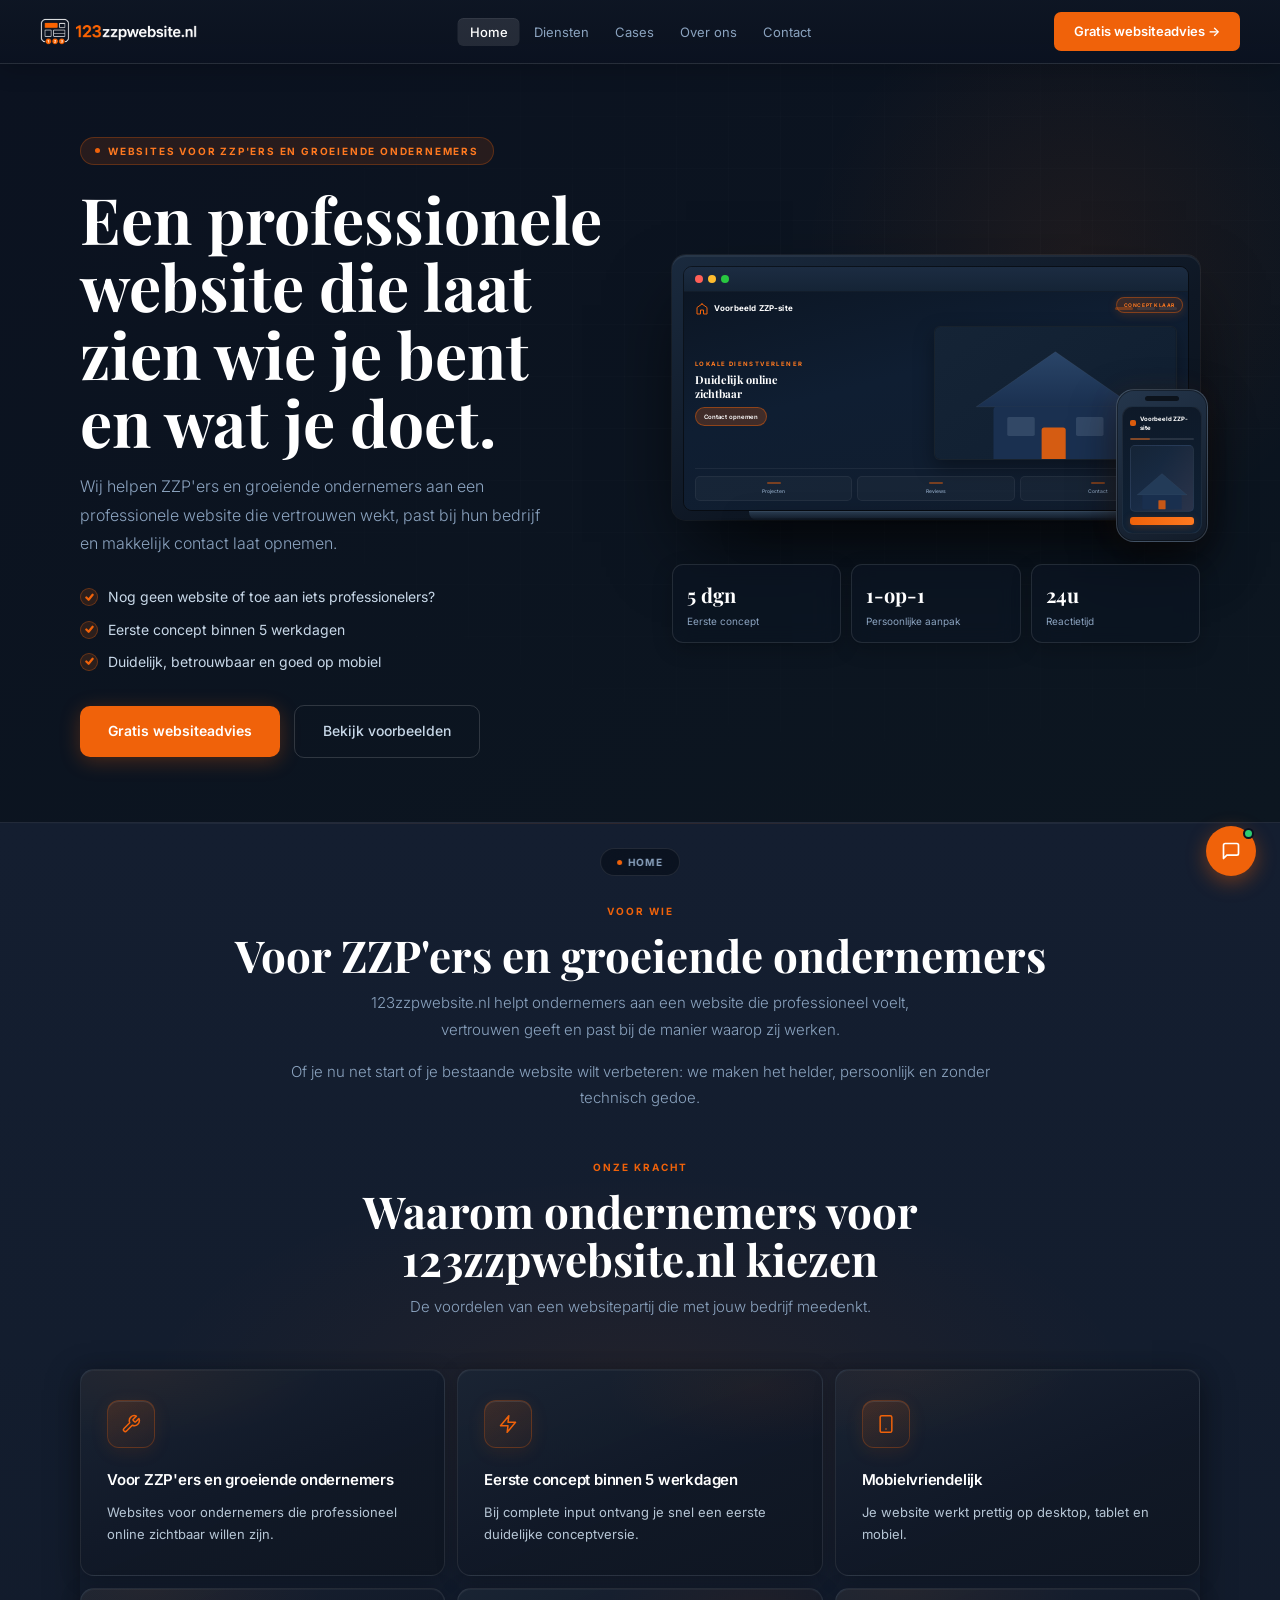
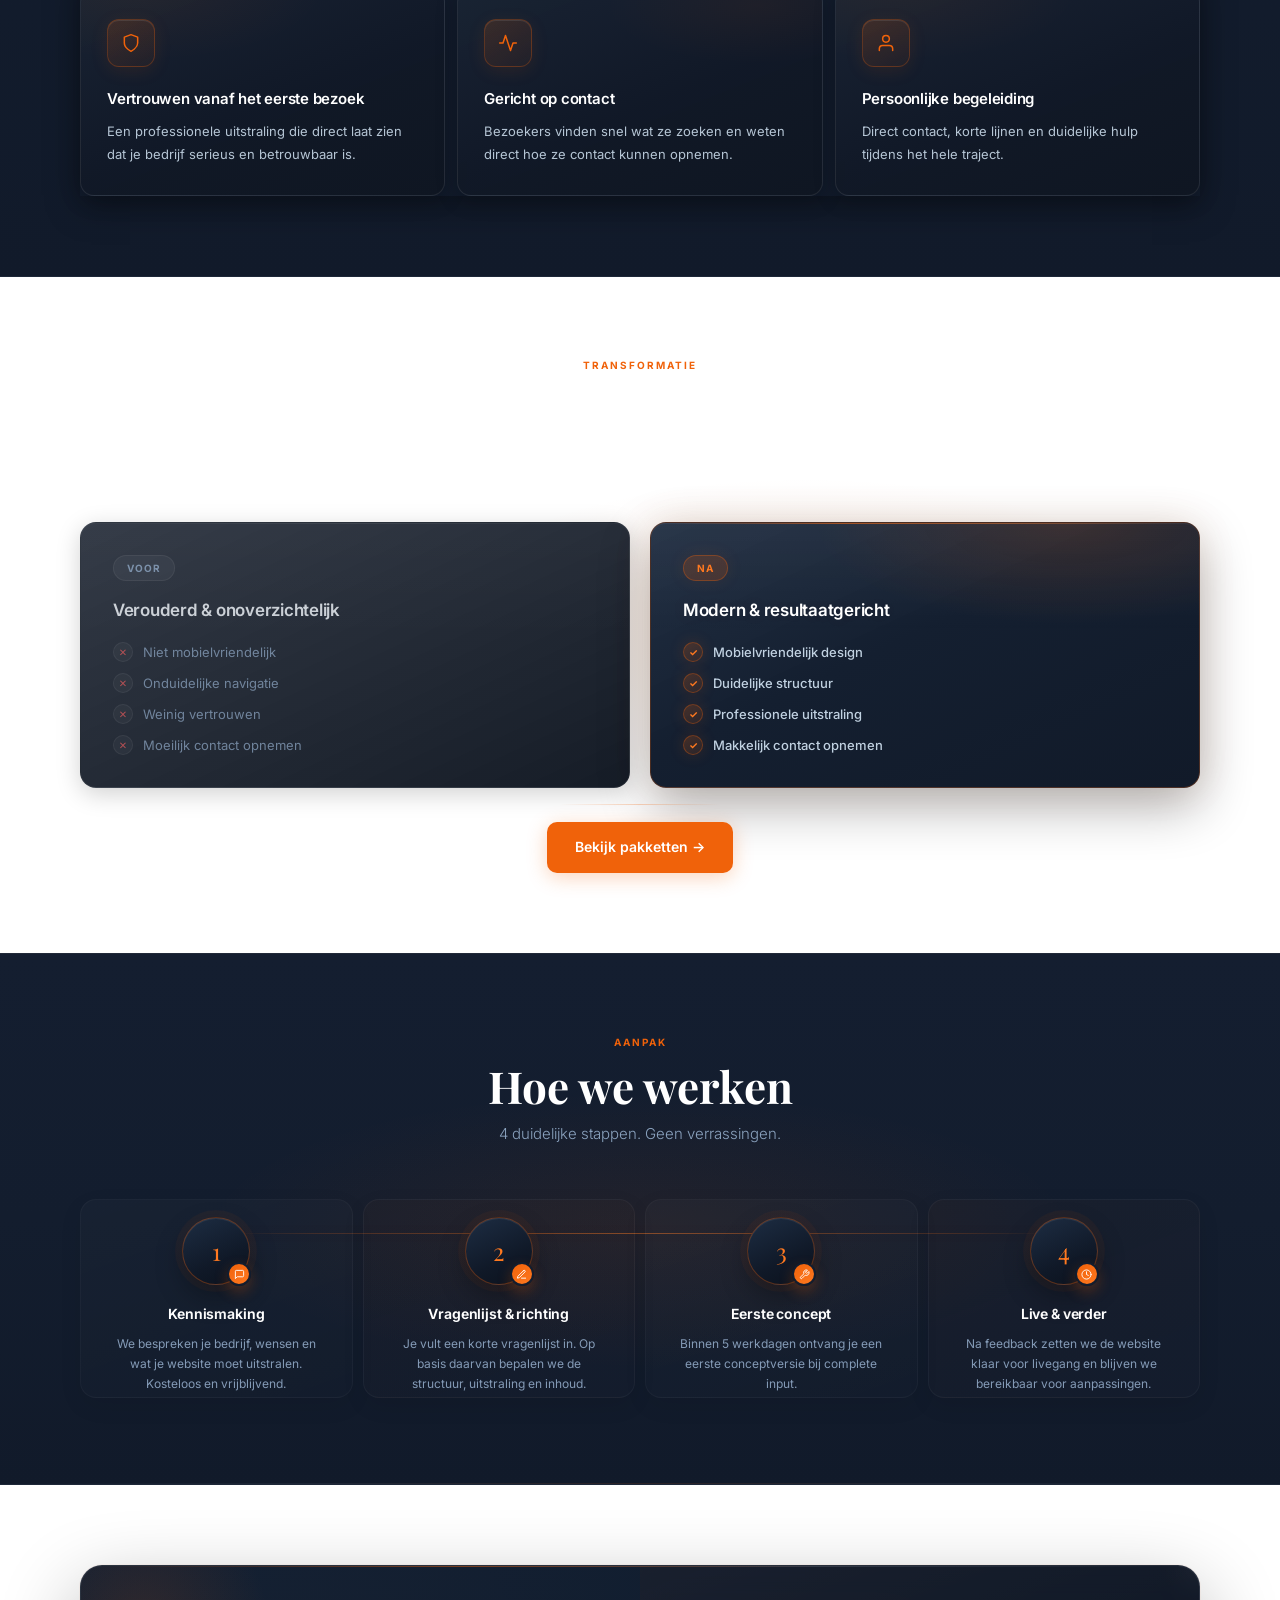
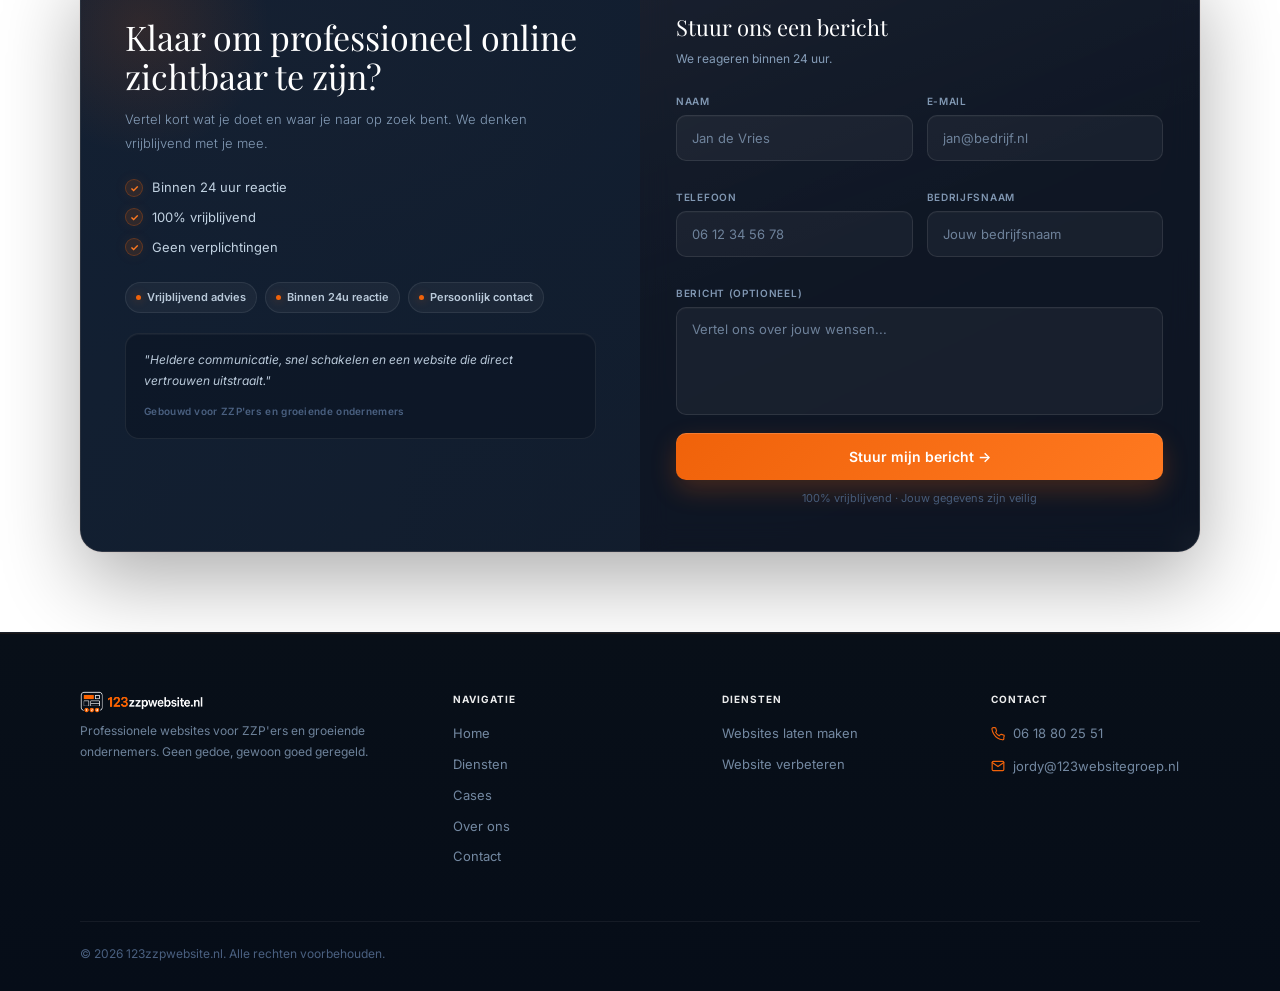
==== commit 6b080bb2: "Clean up footer dead links" ====
--- a/123bouwwebsite/index.html
+++ b/123bouwwebsite/index.html
@@ -510,12 +510,12 @@
 
 <footer class="home-footer">
   <div class="footer-grid">
-    <div><div class="footer-brand"><img src="assets/images/123zzpwebsite-logo-transparent.png" alt="123zzpwebsite.nl" class="footer-logo-img"></div><p class="footer-tagline">Professionele websites voor ZZP'ers en groeiende ondernemers. Geen gedoe, gewoon goed geregeld.</p><div class="footer-socials"><a href="#" class="social-btn">f</a><a href="#" class="social-btn">in</a><a href="#" class="social-btn">ig</a></div></div>
+    <div><div class="footer-brand"><img src="assets/images/123zzpwebsite-logo-transparent.png" alt="123zzpwebsite.nl" class="footer-logo-img"></div><p class="footer-tagline">Professionele websites voor ZZP'ers en groeiende ondernemers. Geen gedoe, gewoon goed geregeld.</p></div>
     <div class="footer-col"><h4>Navigatie</h4><a href="index.html">Home</a><a href="diensten.html">Diensten</a><a href="cases.html">Cases</a><a href="over-ons.html">Over ons</a><a href="contact.html">Contact</a></div>
     <div class="footer-col"><h4>Diensten</h4><a href="diensten.html">Websites laten maken</a><a href="diensten.html">Website verbeteren</a></div>
     <div class="footer-col"><h4>Contact</h4><div class="footer-contact-item"><svg viewBox="0 0 24 24"><path d="M22 16.92v3a2 2 0 0 1-2.18 2 19.79 19.79 0 0 1-8.63-3.07A19.5 19.5 0 0 1 4.69 12 19.79 19.79 0 0 1 1.61 3.4 2 2 0 0 1 3.6 1.21h3a2 2 0 0 1 2 1.72 12.84 12.84 0 0 0 .7 2.81 2 2 0 0 1-.45 2.11L7.91 9a16 16 0 0 0 6.09 6.09l1.95-1.95a2 2 0 0 1 2.11-.45 12.84 12.84 0 0 0 2.81.7A2 2 0 0 1 22 16.92z"/></svg>06 18 80 25 51</div><div class="footer-contact-item"><svg viewBox="0 0 24 24"><path d="M4 4h16c1.1 0 2 .9 2 2v12c0 1.1-.9 2-2 2H4c-1.1 0-2-.9-2-2V6c0-1.1.9-2 2-2z"/><polyline points="22,6 12,13 2,6"/></svg>jordy@123websitegroep.nl</div></div>
   </div>
-  <div class="footer-bottom"><div class="footer-copy">© 2026 123zzpwebsite.nl. Alle rechten voorbehouden.</div><div class="footer-links"><a href="#">Privacyverklaring</a><a href="#">Algemene voorwaarden</a></div></div>
+  <div class="footer-bottom"><div class="footer-copy">© 2026 123zzpwebsite.nl. Alle rechten voorbehouden.</div></div>
 </footer>
 <a href="https://wa.me/31618802551" target="_blank" rel="noopener noreferrer" class="chat-float" aria-label="Open WhatsApp chat"><svg viewBox="0 0 24 24"><path d="M21 15a2 2 0 0 1-2 2H7l-4 4V5a2 2 0 0 1 2-2h14a2 2 0 0 1 2 2z"/></svg><div class="chat-dot"></div></a>
 <script src="shared.js"></script>
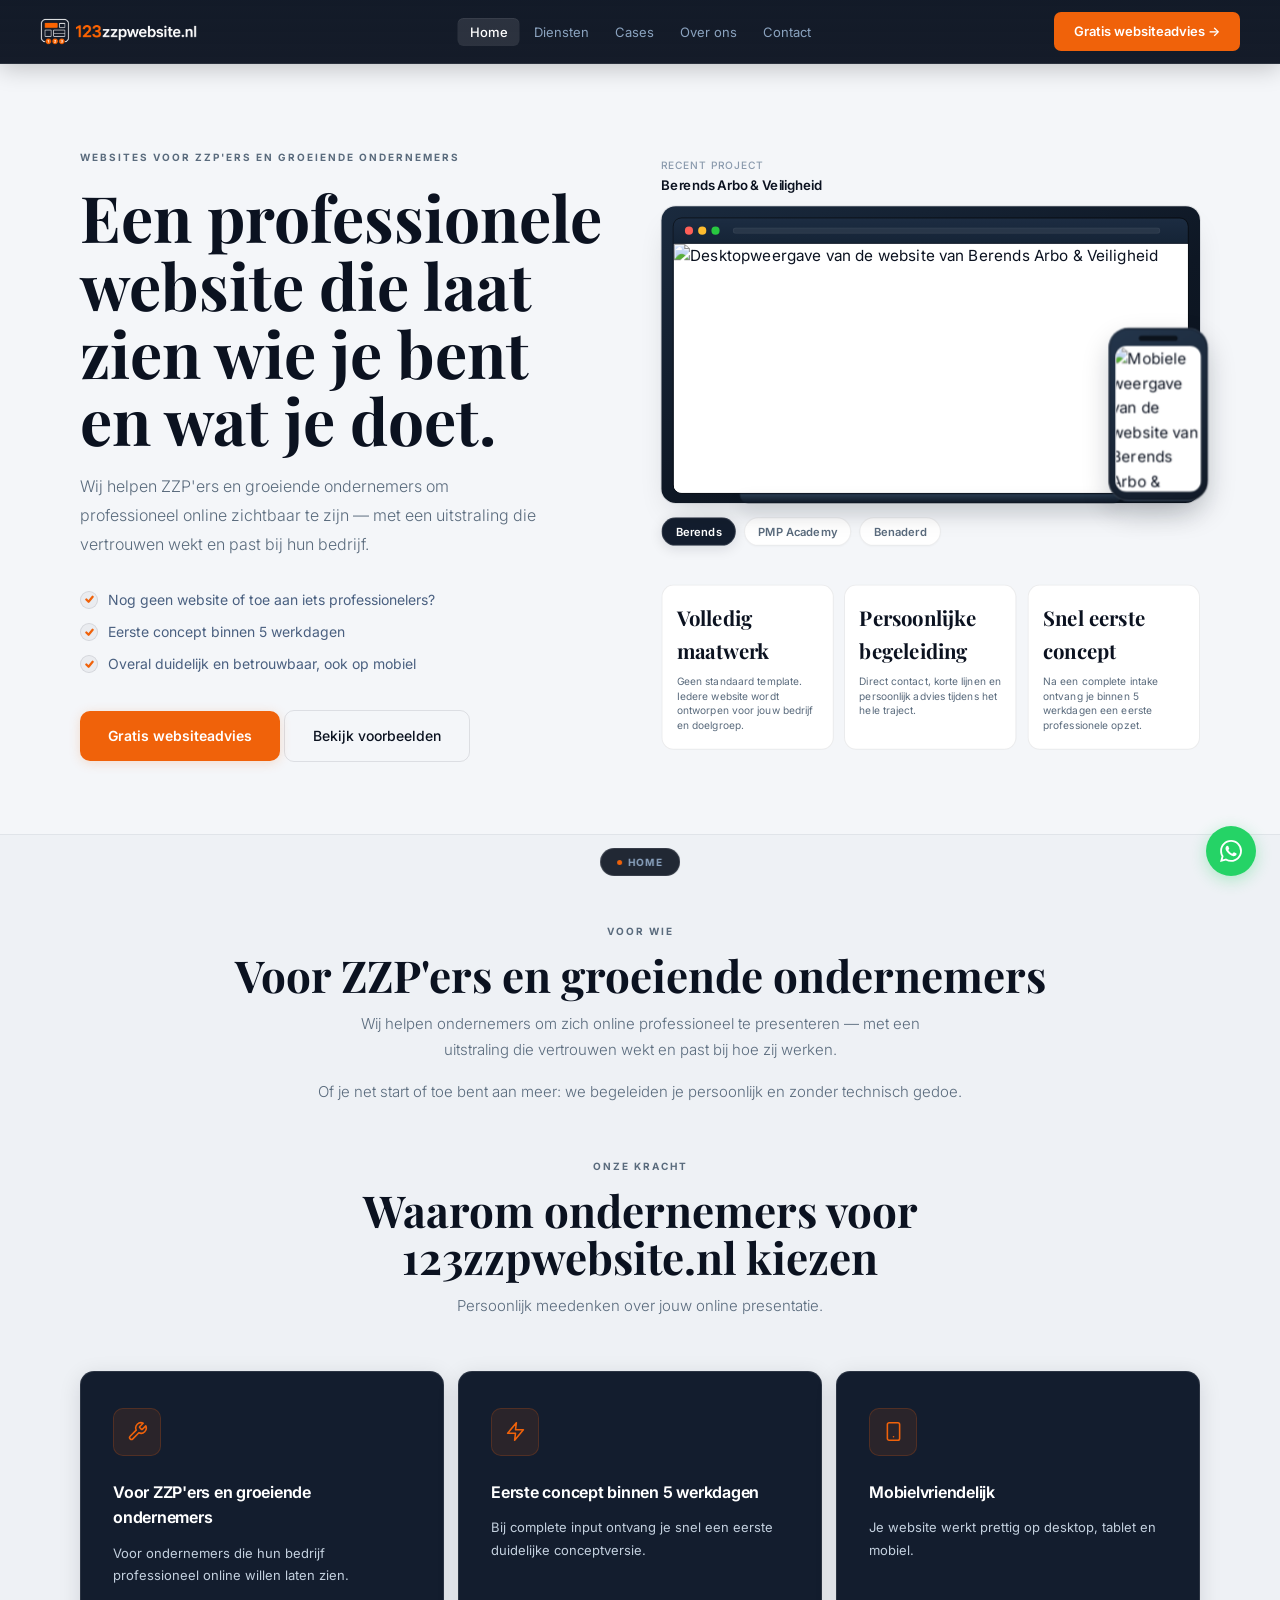
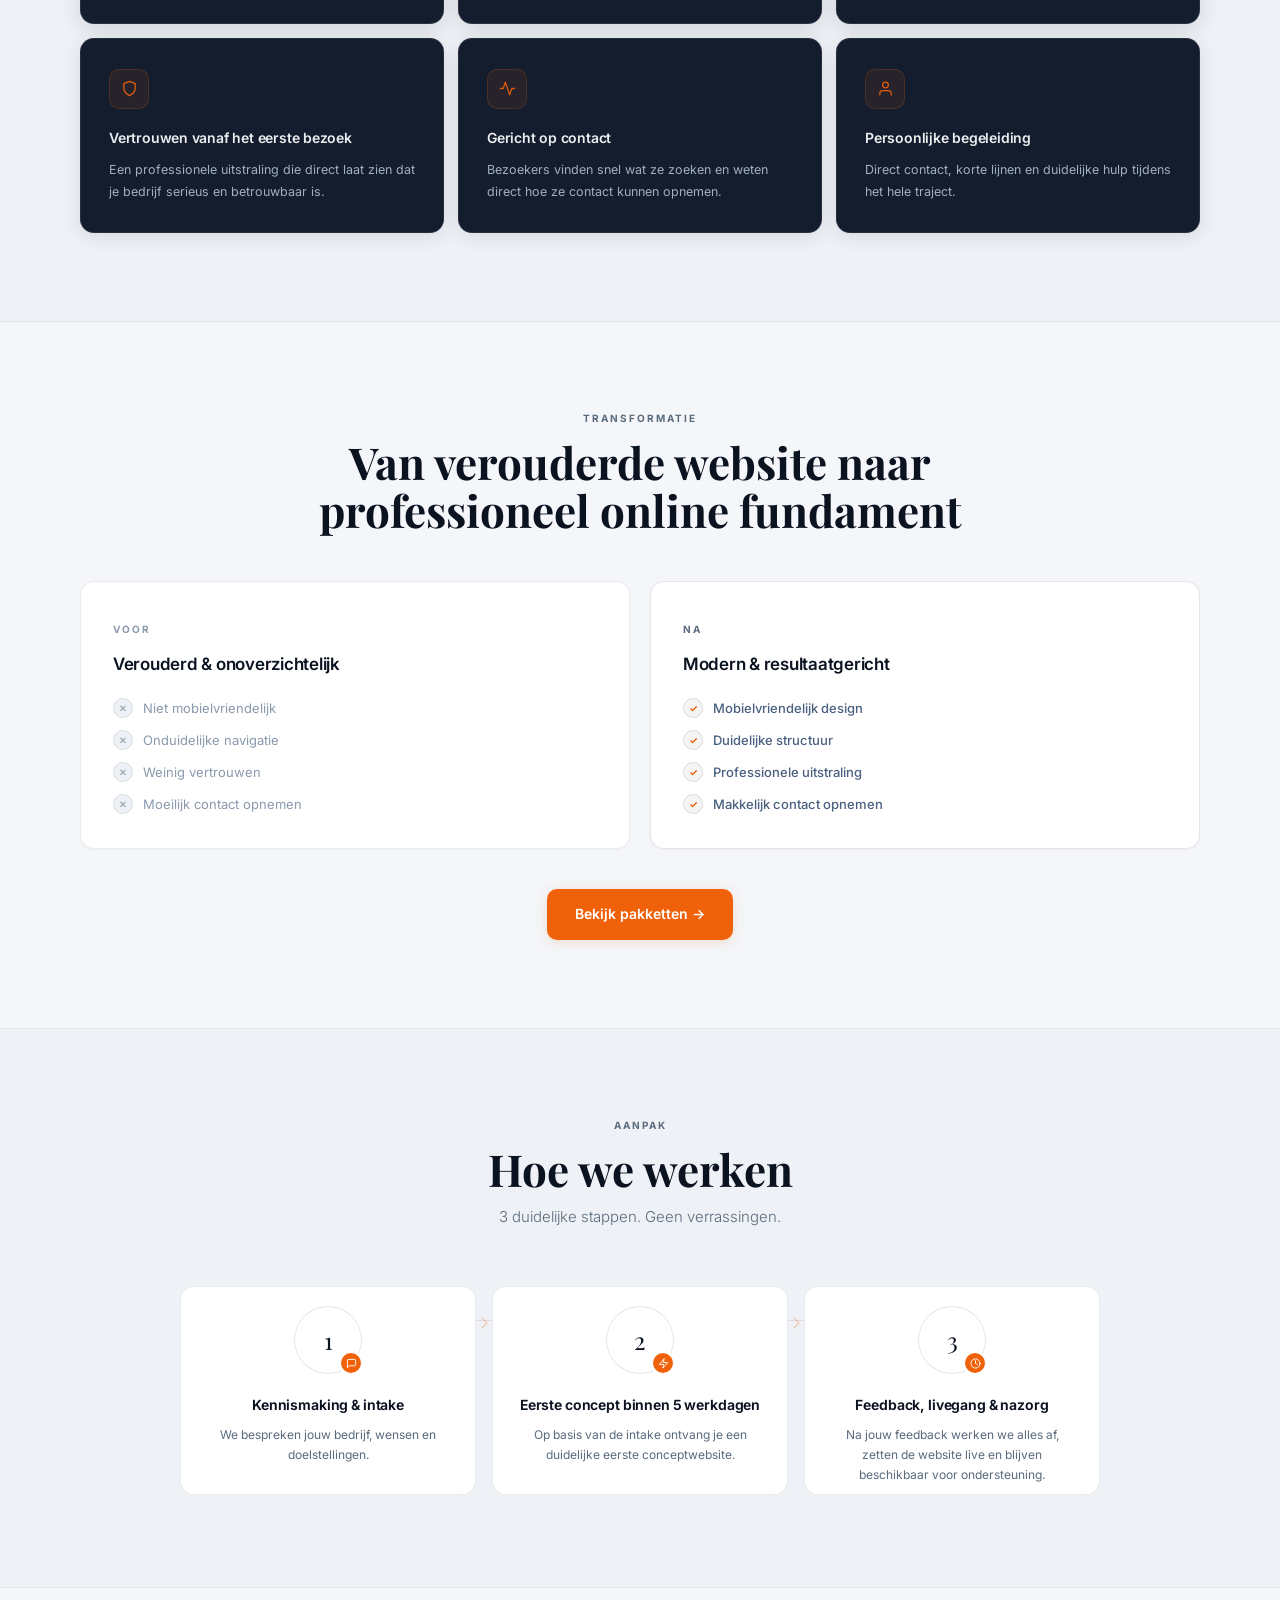
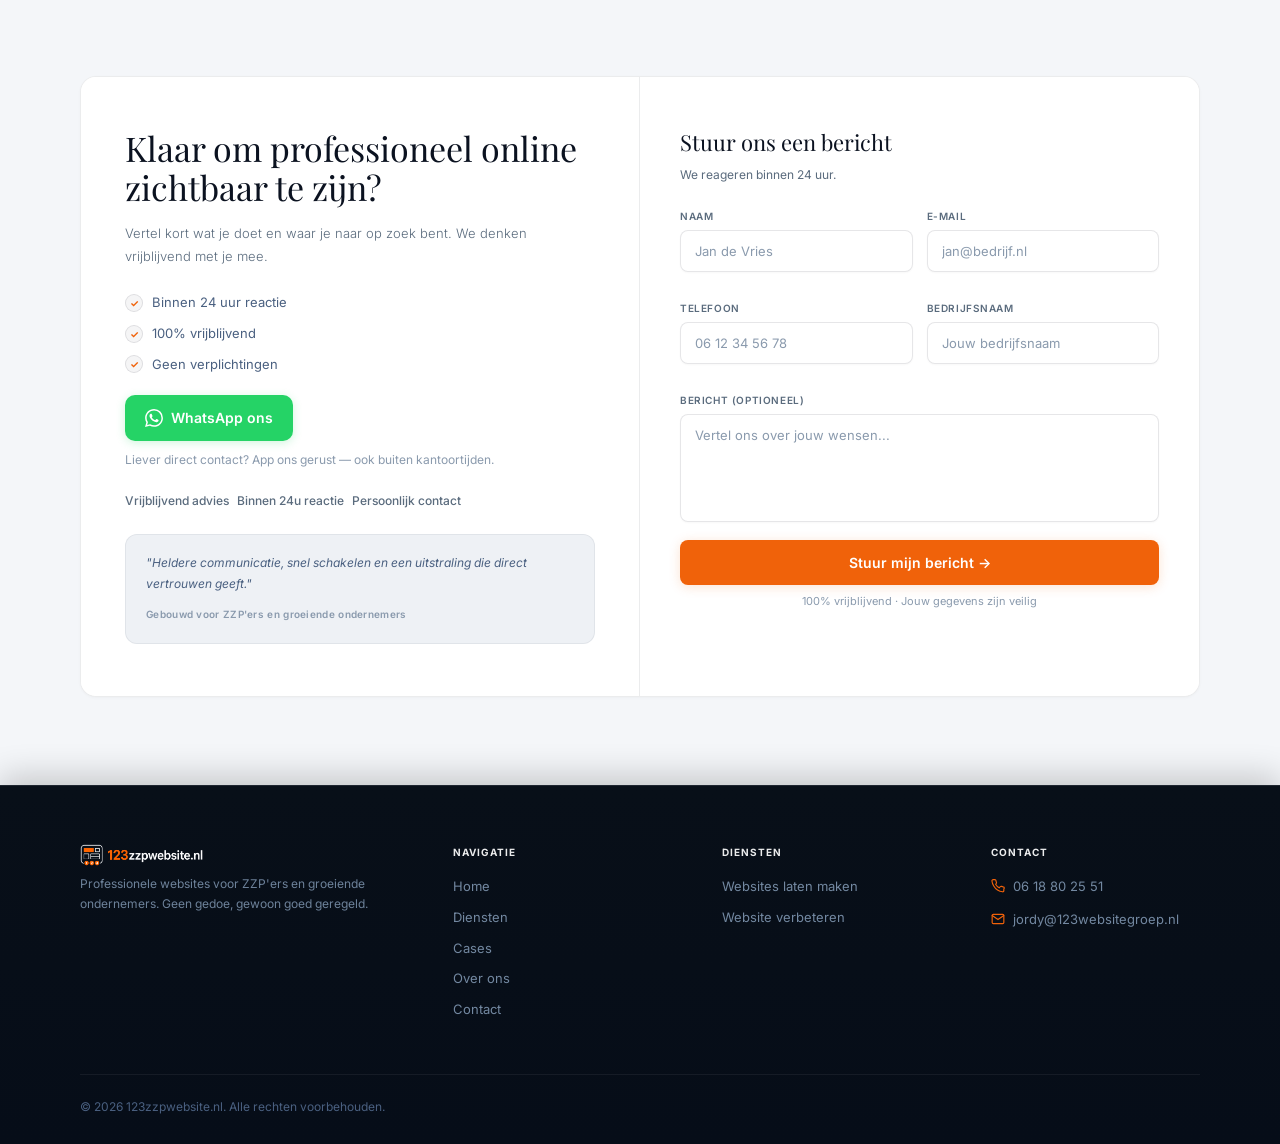
==== commit 43485030: "feat(homepage): refine homepage design and showcase" ====
--- a/123bouwwebsite/index.html
+++ b/123bouwwebsite/index.html
@@ -8,22 +8,30 @@
 <title>123zzpwebsite.nl | Websites voor ZZP'ers en groeiende ondernemers</title>
 <meta name="description" content="Professionele websites voor ZZP'ers en groeiende ondernemers. Duidelijk, betrouwbaar en makkelijk contact opnemen, zonder technisch gedoe.">
 <link rel="stylesheet" href="shared.css">
+<link rel="preload" as="image" href="assets/showcase/berends-desktop.webp" type="image/webp">
+<link rel="preload" as="image" href="assets/showcase/berends-mobile.webp" type="image/webp">
 <style>
+/* Homepage atmosphere — grounded, calm surfaces */
+.t-card,.chip,.cta-wrap{box-shadow:0 1px 3px rgba(11,18,32,0.03)}
+.step::before{box-shadow:none}
 /* HERO */
-#hero{padding:72px 40px 64px;position:relative;overflow:hidden;background:linear-gradient(150deg,var(--navy) 0%,#0C1620 100%)}
-.hero-glow{position:absolute;top:-80px;right:-80px;width:560px;height:560px;border-radius:50%;background:radial-gradient(circle,rgba(240,98,10,0.08),transparent 70%);pointer-events:none}
-.hero-grid-bg{position:absolute;inset:0;background-image:linear-gradient(rgba(255,255,255,0.018) 1px,transparent 1px),linear-gradient(90deg,rgba(255,255,255,0.018) 1px,transparent 1px);background-size:52px 52px;-webkit-mask-image:radial-gradient(ellipse 70% 70% at 70% 40%,black,transparent);mask-image:radial-gradient(ellipse 70% 70% at 70% 40%,black,transparent)}
+#hero{padding:80px 40px 72px;position:relative;overflow:hidden;background:var(--bg-page)}
+.hero-glow,.hero-grid-bg{display:none}
 .hero-two-col{position:relative;z-index:1;max-width:1120px;margin:0 auto;display:grid;grid-template-columns:1fr 1fr;gap:64px;align-items:center}
-.hero-tag{display:inline-flex;align-items:center;gap:8px;background:rgba(240,98,10,0.12);border:1px solid rgba(240,98,10,0.28);border-radius:100px;padding:5px 14px;font-size:10px;font-weight:700;letter-spacing:1.8px;color:var(--orange2);text-transform:uppercase;margin-bottom:20px}
-.hero-tag-dot{width:5px;height:5px;border-radius:50%;background:var(--orange);animation:blink 2s infinite;flex-shrink:0}
+.hero-tag{display:inline-flex;align-items:center;gap:8px;background:transparent;border:none;border-radius:0;padding:0;font-size:10px;font-weight:700;letter-spacing:2px;color:var(--text-secondary);text-transform:uppercase;margin-bottom:18px}
+.hero-tag-dot{display:none}
 @keyframes blink{0%,100%{opacity:1}50%{opacity:.35}}
-.hero-h1{font-family:var(--serif);font-size:clamp(36px,5vw,64px);line-height:1.06;color:#fff;margin-bottom:16px}
+.hero-h1{font-family:var(--serif);font-size:clamp(36px,5vw,64px);line-height:1.06;color:var(--text-primary);margin-bottom:18px}
 .hero-h1 em{color:var(--orange);font-style:italic}
-.hero-sub{font-size:16px;color:var(--pale);line-height:1.8;margin-bottom:28px;font-weight:300;max-width:460px}
-.hero-checks{margin-bottom:32px}
-.hero-btns{display:flex;align-items:center;gap:14px;flex-wrap:wrap}
-.hero-device-col{position:relative}
-.dev-wrap{position:relative;padding:4px 0 24px;z-index:1}
+.hero-sub{font-size:16px;color:var(--text-secondary);line-height:1.8;margin-bottom:30px;font-weight:300;max-width:460px}
+.hero-checks{margin-bottom:34px}
+.hero-btns .btn-p{box-shadow:0 2px 12px rgba(240,98,10,0.18)}
+.hero-btns .btn-p:hover{box-shadow:0 4px 16px rgba(240,98,10,0.22)}
+.comparison-cta .btn-p{box-shadow:0 2px 12px rgba(240,98,10,0.18)}
+.contact-sec .fsub{box-shadow:0 2px 12px rgba(240,98,10,0.18)}
+.contact-sec .fsub:hover{box-shadow:0 4px 16px rgba(240,98,10,0.22)}
+.hero-device-col{position:relative;transform:scale(1.02);transform-origin:center right;opacity:1}
+.dev-wrap{position:relative;padding:2px 0 16px;z-index:1}
 /* Homepage hero mockup build — #hero only */
 @keyframes homeHeroFrameIn{from{opacity:0;transform:scale(.96) translateY(20px)}to{opacity:1;transform:scale(1) translateY(0)}}
 @keyframes homeHeroFadeIn{from{opacity:0;transform:translateY(10px)}to{opacity:1;transform:translateY(0)}}
@@ -31,9 +39,9 @@
 @keyframes homeHeroSlideLeft{from{opacity:0;transform:translateX(-22px)}to{opacity:1;transform:translateX(0)}}
 @keyframes homeHeroSlideUp{from{opacity:0;transform:translateY(22px)}to{opacity:1;transform:translateY(0)}}
 @keyframes homeHeroImgIn{from{opacity:0;transform:scale(.9) translateY(18px)}to{opacity:1;transform:scale(1) translateY(0)}}
-@keyframes homeHeroImgGlowOnce{0%,100%{box-shadow:0 8px 20px rgba(0,0,0,0.35)}45%{box-shadow:0 8px 24px rgba(0,0,0,0.38),0 0 22px rgba(240,98,10,0.28)}}
+@keyframes homeHeroImgGlowOnce{0%,100%{box-shadow:0 6px 16px rgba(11,18,32,0.1)}45%{box-shadow:0 8px 18px rgba(11,18,32,0.12)}}
 @keyframes homeHeroCardIn{from{opacity:0;transform:translateY(18px) scale(.92)}to{opacity:1;transform:translateY(0) scale(1)}}
-@keyframes homeHeroCardGlowOnce{0%,100%{box-shadow:none;border-color:rgba(255,255,255,0.05)}50%{box-shadow:0 0 14px rgba(240,98,10,0.18);border-color:rgba(240,98,10,0.28)}}
+@keyframes homeHeroCardGlowOnce{0%,100%{box-shadow:none;border-color:rgba(11,18,32,0.06)}50%{border-color:rgba(11,18,32,0.1)}}
 @keyframes homeHeroBadgeIn{from{opacity:0;transform:scale(.92)}to{opacity:1;transform:scale(1)}}
 @keyframes homeHeroScanOnce{0%{left:-32%;opacity:0}10%{opacity:.65}100%{left:112%;opacity:0;visibility:hidden}}
 #hero .dev-screen{position:relative;overflow:hidden}
@@ -44,244 +52,212 @@
 #hero .home-mock-dot:nth-child(1){animation-delay:.2s}
 #hero .home-mock-dot:nth-child(2){animation-delay:.28s}
 #hero .home-mock-dot:nth-child(3){animation-delay:.36s}
-#hero .home-mock-build .home-mock-d3{animation:homeHeroFadeIn .34s cubic-bezier(.22,1,.36,1) .44s both}
-#hero .home-mock-build .home-mock-d4{animation:homeHeroSlideRight .38s cubic-bezier(.22,1,.36,1) .52s both}
-#hero .home-mock-build .home-mock-d5{animation:homeHeroSlideLeft .38s cubic-bezier(.22,1,.36,1) .62s both}
-#hero .home-mock-build .home-mock-d6{animation:homeHeroSlideLeft .36s cubic-bezier(.22,1,.36,1) .72s both}
-#hero .home-mock-build .home-mock-d7{animation:homeHeroSlideUp .36s cubic-bezier(.22,1,.36,1) .82s both}
-#hero .home-mock-build .home-mock-d8{animation:homeHeroImgIn .5s cubic-bezier(.22,1,.36,1) .92s both,homeHeroImgGlowOnce .7s 1.38s ease forwards}
-#hero .home-mock-build .mock-ft.home-mock-d9{animation:homeHeroCardIn .38s cubic-bezier(.22,1,.36,1) 1.12s both,homeHeroCardGlowOnce .55s 1.4s ease forwards}
-#hero .home-mock-build .mock-ft.home-mock-d10{animation:homeHeroCardIn .38s cubic-bezier(.22,1,.36,1) 1.22s both,homeHeroCardGlowOnce .55s 1.5s ease forwards}
-#hero .home-mock-build .mock-ft.home-mock-d11{animation:homeHeroCardIn .38s cubic-bezier(.22,1,.36,1) 1.32s both,homeHeroCardGlowOnce .55s 1.6s ease forwards}
-#hero .home-mock-build .home-mock-d12{animation:homeHeroBadgeIn .36s cubic-bezier(.22,1,.36,1) 1.48s both}
+#hero .home-mock-build .showcase-shot.is-active{animation:none}
 #hero .home-mock-phone{animation:homeHeroFrameIn .48s cubic-bezier(.22,1,.36,1) .78s both}
 #hero .stat-chips .chip.home-mock-d14{animation:homeHeroCardIn .4s cubic-bezier(.22,1,.36,1) 1.82s both}
 #hero .stat-chips .chip.home-mock-d15{animation:homeHeroCardIn .4s cubic-bezier(.22,1,.36,1) 1.94s both}
 #hero .stat-chips .chip.home-mock-d16{animation:homeHeroCardIn .4s cubic-bezier(.22,1,.36,1) 2.06s both}
 @media(prefers-reduced-motion:reduce){
-  #hero .home-mock-laptop,#hero .home-mock-chrome,#hero .home-mock-dot,#hero .home-mock-build [class*="home-mock-d"],#hero .home-mock-phone,#hero .stat-chips .chip[class*="home-mock-d"],#hero .home-mock-build .mock-col-b{animation:none!important;opacity:1!important;transform:none!important;box-shadow:inherit!important;border-color:inherit!important}
+  #hero .home-mock-laptop,#hero .home-mock-chrome,#hero .home-mock-dot,#hero .home-mock-phone,#hero .stat-chips .chip[class*="home-mock-d"]{animation:none!important;opacity:1!important;transform:none!important;box-shadow:inherit!important;border-color:inherit!important}
   #hero .home-mock-scan{display:none!important}
-}
-.mock-ready-badge{
-  position:absolute;
-  top:5px;
-  right:5px;
-  z-index:6;
-  font-size:5px;
-  font-weight:700;
-  letter-spacing:.55px;
-  text-transform:uppercase;
-  color:var(--orange2);
-  background:linear-gradient(135deg,rgba(240,98,10,.2),rgba(240,98,10,.1));
-  border:1px solid rgba(240,98,10,.42);
-  padding:3px 7px;
-  border-radius:100px;
-  box-shadow:0 2px 10px rgba(240,98,10,.18);
-  pointer-events:none;
-}
-.dev-wrap::before{
-  content:'';
-  position:absolute;
-  left:-6%;
-  right:-4%;
-  top:8%;
-  bottom:18%;
-  background:radial-gradient(ellipse 58% 48% at 52% 48%,rgba(240,98,10,0.11),transparent 68%);
-  pointer-events:none;
-  z-index:0;
-}
-.device-laptop{position:relative;z-index:2;border-radius:14px;padding:11px 11px 0;background:linear-gradient(155deg,#1a2a3e 0%,#0e1724 55%,#0a121c 100%);box-shadow:0 2px 0 rgba(255,255,255,0.06) inset,0 36px 70px -14px rgba(0,0,0,0.72),0 0 0 1px rgba(255,255,255,0.07)}
-.lap-bezel{border-radius:9px;overflow:hidden;border:1px solid rgba(0,0,0,0.5);box-shadow:0 0 0 1px rgba(255,255,255,0.05) inset,0 0 24px rgba(0,0,0,0.35) inset}
-.dev-bar{background:linear-gradient(180deg,#1c2c42,#152436);padding:8px 11px;display:flex;gap:5px;align-items:center;border-bottom:1px solid rgba(0,0,0,0.35)}
+  #hero .showcase-shot,#hero .showcase-label-name{transition:none!important}
+  #hero .showcase-ctrl{transition:none!important}
+}
+.mock-ready-badge{display:none}
+.dev-wrap::before{display:none}
+.device-laptop{position:relative;z-index:2;border-radius:14px;padding:11px 11px 0;background:linear-gradient(155deg,#1a2a3e 0%,#0e1724 55%,#0a121c 100%);box-shadow:0 14px 32px -12px rgba(11,18,32,0.2),0 0 0 1px rgba(11,18,32,0.08)}
+.lap-bezel{border-radius:9px;overflow:hidden;border:1px solid rgba(0,0,0,0.45);box-shadow:0 0 0 1px rgba(255,255,255,0.04) inset}
+.dev-bar{background:linear-gradient(180deg,#1c2c42,#152436);padding:8px 11px;display:flex;gap:5px;align-items:center;border-bottom:1px solid rgba(0,0,0,0.35);position:relative}
+.dev-bar::after{content:'';flex:1;height:6px;margin:0 16px 0 8px;border-radius:4px;background:rgba(255,255,255,0.07);border:1px solid rgba(255,255,255,0.04)}
 .dd{width:8px;height:8px;border-radius:50%}
-.dev-screen{height:218px;background:linear-gradient(165deg,#0c1624 0%,#0f1e32 40%,#111d2e 100%);padding:0;overflow:hidden}
-.mock-page{position:relative;height:100%;display:flex;flex-direction:column;padding:10px 11px 9px;text-align:left}
-.mock-topbar{display:flex;align-items:center;justify-content:space-between;gap:8px;margin-bottom:10px}
-.mock-brand{display:flex;align-items:center;gap:5px;min-width:0}
-.mock-house-ic{width:14px;height:14px;flex-shrink:0;stroke:var(--orange);fill:none;stroke-width:2;stroke-linecap:round;stroke-linejoin:round}
-.mock-brand-txt{font-size:8px;font-weight:700;color:#fff;letter-spacing:.02em;white-space:nowrap}
-.mock-brand-sub{color:var(--orange2);font-weight:600}
-.mock-nav-dots{display:flex;gap:4px;flex-shrink:0}
-.mock-nav-dots span{width:18px;height:3px;border-radius:2px;background:rgba(255,255,255,0.08)}
-.mock-nav-dots span:first-child{background:rgba(240,98,10,0.35)}
-.mock-body{flex:1;display:grid;grid-template-columns:1fr 1.05fr;gap:8px;align-items:stretch;min-height:0}
-.mock-col-a{display:flex;flex-direction:column;justify-content:center;gap:5px}
-.mock-kicker{font-size:6px;font-weight:700;letter-spacing:1.4px;text-transform:uppercase;color:var(--orange2)}
-.mock-head{font-family:var(--serif);font-size:11px;line-height:1.2;color:#fff;font-weight:700;margin:0}
-.mock-chip-btn{display:inline-block;width:fit-content;font-size:6px;font-weight:600;color:#fff;background:rgba(240,98,10,0.22);border:1px solid rgba(240,98,10,0.45);padding:4px 8px;border-radius:100px;margin-top:2px}
-.mock-col-b{border-radius:6px;overflow:hidden;border:1px solid rgba(255,255,255,0.06);background:#0a1420;box-shadow:0 8px 20px rgba(0,0,0,0.35)}
-.mock-build-svg{display:block;width:100%;height:100%;object-fit:cover}
-.mock-footer-row{display:flex;gap:5px;margin-top:8px;padding-top:7px;border-top:1px solid rgba(255,255,255,0.06)}
-.mock-ft{flex:1;display:flex;flex-direction:column;align-items:center;gap:3px;padding:5px 2px;border-radius:5px;background:rgba(255,255,255,0.03);border:1px solid rgba(255,255,255,0.05)}
-.mock-ft i{width:14px;height:2px;border-radius:1px;background:rgba(240,98,10,0.45)}
-.mock-ft span{font-size:5px;color:var(--pale);font-weight:500}
-.lap-foot{height:9px;width:74%;margin:0 auto;border-radius:0 0 8px 8px;background:linear-gradient(180deg,#2a3d52,#0f1825);box-shadow:0 14px 28px rgba(0,0,0,0.5),0 1px 0 rgba(255,255,255,0.05) inset;position:relative;z-index:1}
-.lap-foot::after{content:'';position:absolute;left:50%;transform:translateX(-50%);bottom:-6px;width:130%;height:8px;background:radial-gradient(ellipse 50% 100% at 50% 0%,rgba(0,0,0,0.45),transparent);pointer-events:none}
-.dev-phone{position:absolute;bottom:2px;right:-8px;width:92px;z-index:4;border-radius:18px;padding:6px 5px 7px;background:linear-gradient(150deg,#24364c,#121b28);border:1px solid rgba(255,255,255,0.14);box-shadow:0 20px 44px rgba(0,0,0,0.58),0 0 0 1px rgba(0,0,0,0.35) inset,-4px 0 28px rgba(240,98,10,0.07)}
-.phone-notch{width:34px;height:5px;background:#0a1018;border-radius:4px;margin:0 auto 5px;opacity:.9}
-.ph-screen{height:128px;border-radius:11px;overflow:hidden;background:linear-gradient(175deg,#0e1928,#0f2135);border:1px solid rgba(255,255,255,0.06);padding:7px 7px 8px;display:flex;flex-direction:column;gap:5px}
-.m-m-brand{display:flex;align-items:center;gap:4px}
-.m-m-dot{width:6px;height:6px;border-radius:2px;background:var(--orange);opacity:.9}
-.m-m-name{font-size:6px;font-weight:700;color:#fff}
-.m-m-bar{height:2px;border-radius:1px;background:rgba(255,255,255,0.1);width:100%;position:relative;overflow:hidden}
-.m-m-bar::after{content:'';position:absolute;left:0;top:0;bottom:0;width:32%;border-radius:1px;background:rgba(240,98,10,0.45)}
-.m-m-hero{flex:1;border-radius:5px;border:1px solid rgba(255,255,255,0.06);background:linear-gradient(145deg,#152436,#1a3050);min-height:52px;position:relative;overflow:hidden}
-.m-m-hero::before{content:'';position:absolute;inset:0;background:linear-gradient(120deg,transparent 40%,rgba(240,98,10,0.08) 100%)}
-.m-m-hero svg{position:absolute;bottom:0;left:50%;transform:translateX(-50%);width:72px;height:auto;opacity:.95}
-.m-m-btn{height:8px;border-radius:3px;background:linear-gradient(90deg,var(--orange),var(--orange2));box-shadow:0 2px 8px rgba(240,98,10,0.25)}
-.stat-chips{display:grid;grid-template-columns:repeat(3,1fr);gap:10px;margin-top:20px;position:relative;z-index:2}
-.chip{background:rgba(12,20,34,0.65);backdrop-filter:blur(10px);border:1px solid rgba(255,255,255,0.1);border-radius:11px;padding:14px;box-shadow:0 6px 20px rgba(0,0,0,0.22)}
-.chip-n{font-family:var(--serif);font-size:20px;font-weight:700;color:#fff;display:block}
-.chip-l{font-size:10px;color:var(--pale);margin-top:4px;display:block;line-height:1.35}
-/* ONZE KRACHT — premium refinement */
-.strength-sec{position:relative;overflow:hidden}
-.strength-sec::before{content:'';position:absolute;left:50%;top:54%;transform:translate(-50%,-50%);width:min(960px,94vw);height:520px;background:radial-gradient(ellipse 72% 58% at 50% 50%,rgba(240,98,10,0.065),transparent 72%);pointer-events:none;z-index:0}
-.strength-sec::after{content:'';position:absolute;left:0;right:0;top:0;height:1px;background:linear-gradient(90deg,transparent,rgba(255,255,255,0.06) 20%,rgba(240,98,10,0.12) 50%,rgba(255,255,255,0.06) 80%,transparent);pointer-events:none;z-index:0}
+.dev-screen{height:244px;background:#f4f6f9;padding:0;overflow:hidden}
+#hero .showcase-desktop,#hero .showcase-mobile{position:relative;width:100%;height:100%;overflow:hidden;background:#fff}
+#hero .showcase-shot{opacity:0;transition:opacity .4s ease;pointer-events:none;-webkit-backface-visibility:hidden;backface-visibility:hidden}
+#hero .showcase-shot.is-active{opacity:1;z-index:1}
+#hero .showcase-desktop .showcase-shot{position:absolute;inset:0;width:100%;height:100%;object-fit:cover;object-position:center top;background:#fff;transform:none}
+#hero .showcase-mobile .showcase-shot{position:absolute;top:0;left:50%;right:auto;bottom:auto;width:112%;height:112%;object-fit:cover;object-position:top center;background:#fff;transform:translateX(-50%)}
+#hero .home-mock-scan{display:none}
+.showcase-label{display:flex;flex-direction:column;gap:3px;margin:0 0 12px;line-height:1.35}
+.showcase-label-kicker{font-size:10px;color:var(--text-muted);font-weight:500;letter-spacing:.08em;text-transform:uppercase}
+.showcase-label-name{font-size:13px;color:var(--text-primary);font-weight:600;letter-spacing:-.01em;transition:opacity .4s ease}
+.showcase-devices{position:relative}
+.showcase-controls{display:flex;flex-wrap:wrap;gap:8px;margin-top:14px}
+.showcase-ctrl{font-family:var(--sans);font-size:11px;font-weight:600;padding:6px 13px;border-radius:100px;border:1px solid rgba(11,18,32,0.07);background:var(--surface-card);color:var(--text-secondary);cursor:pointer;box-shadow:0 1px 2px rgba(11,18,32,0.03);transition:border-color .25s ease,background .25s ease,color .25s ease,box-shadow .25s ease,transform .25s ease}
+@media (hover:hover){
+  .showcase-ctrl:hover{border-color:rgba(11,18,32,0.12);color:var(--text-primary);box-shadow:0 2px 8px rgba(11,18,32,0.05);transform:translateY(-1px)}
+}
+.showcase-ctrl.is-active{background:var(--navy2);border-color:rgba(255,255,255,0.14);color:#fff;box-shadow:0 3px 12px rgba(11,18,32,0.12)}
+.showcase-ctrl:focus-visible{outline:2px solid var(--orange);outline-offset:2px}
+.lap-foot{height:9px;width:74%;margin:0 auto;border-radius:0 0 8px 8px;background:linear-gradient(180deg,#2a3d52,#0f1825);box-shadow:0 8px 18px rgba(11,18,32,0.14);position:relative;z-index:1}
+.lap-foot::after{display:none}
+.dev-phone{position:absolute;bottom:2px;right:-8px;width:98px;z-index:4;border-radius:20px;padding:7px 6px 8px;background:linear-gradient(150deg,#24364c,#121b28);border:1px solid rgba(255,255,255,0.12);box-shadow:0 12px 28px rgba(11,18,32,0.2),0 0 0 1px rgba(0,0,0,0.2) inset}
+.phone-notch{width:38px;height:5px;background:#0a1018;border-radius:4px;margin:0 auto 5px;opacity:.9}
+.ph-screen{height:143px;border-radius:11px;overflow:hidden;background:#fff;border:1px solid rgba(255,255,255,0.06);padding:0}
+.stat-chips{display:grid;grid-template-columns:repeat(3,1fr);gap:10px;margin-top:22px;position:relative;z-index:2}
+.chip{background:var(--surface-card);border:1px solid var(--border-light);border-radius:12px;padding:16px 14px;box-shadow:none;transition:border-color .3s ease,box-shadow .3s ease}
+@media (hover:hover){.chip:hover{border-color:var(--border-card);box-shadow:0 2px 8px rgba(11,18,32,0.04)}}
+.chip-n{font-family:var(--serif);font-size:20px;font-weight:700;color:var(--text-primary);display:block}
+.chip-l{font-size:10px;color:var(--text-secondary);margin-top:6px;display:block;line-height:1.45}
+/* ONZE KRACHT — dark anchor cards (intake-panel feeling) */
+.strength-sec{position:relative;overflow:hidden;padding:88px 40px}
 .strength-sec > .max{position:relative;z-index:1}
-.strength-sec .sec-hdr{margin-bottom:48px}
-.strength-sec .g3{display:grid;grid-template-columns:repeat(3,1fr);gap:12px;border:none;border-radius:0;overflow:visible;background:transparent}
-.strength-sec .gc{background:linear-gradient(158deg,rgba(26,36,52,0.96) 0%,rgba(17,25,39,0.98) 55%,rgba(15,22,34,1) 100%);padding:30px 26px;border:1px solid rgba(255,255,255,0.085);border-radius:14px;border-right:1px solid rgba(255,255,255,0.085);border-bottom:1px solid rgba(255,255,255,0.085);box-shadow:0 4px 22px rgba(0,0,0,0.2),0 1px 0 rgba(255,255,255,0.045) inset;transition:border-color .35s ease,box-shadow .35s ease,background .35s ease,transform .35s ease}
-.strength-sec .gc::before{content:'';position:absolute;inset:0;border-radius:inherit;background:radial-gradient(ellipse 85% 60% at 18% 0%,rgba(240,98,10,0.075),transparent 58%);opacity:.75;pointer-events:none;transition:opacity .35s ease}
-.strength-sec .gc:nth-child(3n+2)::before{background:radial-gradient(ellipse 80% 55% at 82% 8%,rgba(240,98,10,0.055),transparent 52%)}
-.strength-sec .gc:nth-child(2)::before,.strength-sec .gc:nth-child(5)::before{opacity:.95}
-.strength-sec .gc::after{content:'';position:absolute;top:0;left:0;right:0;height:1px;background:linear-gradient(90deg,transparent,rgba(240,98,10,0.5),transparent);opacity:0;transition:opacity .35s ease}
+.strength-sec .sec-hdr{margin-bottom:52px}
+.strength-sec .g3{display:grid;grid-template-columns:repeat(3,1fr);gap:14px;border:none;border-radius:0;overflow:visible;background:transparent;box-shadow:none}
+.strength-sec .gc{background:var(--navy2);padding:34px 30px;border:1px solid rgba(255,255,255,0.08);border-radius:14px;box-shadow:0 4px 20px rgba(11,18,32,0.1);transition:border-color .3s ease,box-shadow .3s ease}
+.strength-sec .gc::before,.strength-sec .gc::after{display:none}
 @media (hover:hover){
-  .strength-sec .gc:hover{transform:translateY(-3px);border-color:rgba(240,98,10,0.24);background:linear-gradient(158deg,rgba(32,44,64,0.98) 0%,rgba(22,32,48,1) 55%,rgba(18,26,40,1) 100%);box-shadow:0 16px 42px rgba(0,0,0,0.34),0 0 0 1px rgba(240,98,10,0.07),0 0 32px rgba(240,98,10,0.07)}
-  .strength-sec .gc:hover::after{opacity:1}
-  .strength-sec .gc:hover::before{opacity:1}
-}
-.strength-sec .gc-icon{position:relative;z-index:1;width:48px;height:48px;border-radius:12px;margin-bottom:20px;background:linear-gradient(145deg,rgba(240,98,10,0.16) 0%,rgba(240,98,10,0.05) 100%);border:1px solid rgba(240,98,10,0.26);box-shadow:0 4px 18px rgba(240,98,10,0.1),inset 0 1px 0 rgba(255,255,255,0.09);display:flex;align-items:center;justify-content:center;transition:transform .35s ease,box-shadow .35s ease,border-color .35s ease,background .35s ease}
-.strength-sec .gc-icon::before{content:'';position:absolute;inset:-10px;border-radius:18px;background:radial-gradient(circle,rgba(240,98,10,0.14),transparent 68%);opacity:0;transition:opacity .35s ease;z-index:-1}
-.strength-sec .gc-icon svg{width:20px;height:20px;stroke:var(--orange);fill:none;stroke-width:1.8;stroke-linecap:round;stroke-linejoin:round;transition:stroke .35s ease,filter .35s ease}
+  .strength-sec .gc:hover{border-color:rgba(255,255,255,0.12);box-shadow:0 6px 24px rgba(11,18,32,0.14)}
+}
+.strength-sec .gc-icon{position:relative;z-index:1;width:44px;height:44px;border-radius:10px;margin-bottom:22px;background:rgba(240,98,10,0.1);border:1px solid rgba(240,98,10,0.2);display:flex;align-items:center;justify-content:center;transition:background .3s ease,border-color .3s ease}
+.strength-sec .gc-icon::before{display:none}
+.strength-sec .gc-icon svg{width:19px;height:19px;stroke:var(--orange);fill:none;stroke-width:1.8;stroke-linecap:round;stroke-linejoin:round}
 @media (hover:hover){
-  .strength-sec .gc:hover .gc-icon{transform:translateY(-1px);border-color:rgba(240,98,10,0.42);background:linear-gradient(145deg,rgba(240,98,10,0.24) 0%,rgba(240,98,10,0.1) 100%);box-shadow:0 8px 24px rgba(240,98,10,0.16),inset 0 1px 0 rgba(255,255,255,0.14)}
-  .strength-sec .gc:hover .gc-icon::before{opacity:1}
-  .strength-sec .gc:hover .gc-icon svg{stroke:var(--orange2);filter:drop-shadow(0 0 7px rgba(240,98,10,0.35))}
-}
-.strength-sec .gc h3{position:relative;z-index:1;font-size:15px;font-weight:600;letter-spacing:-0.015em;color:#fff;margin-bottom:9px;font-family:var(--sans)}
-.strength-sec .gc p{position:relative;z-index:1;font-size:13px;color:rgba(200,216,232,0.9);line-height:1.72;font-weight:400}
+  .strength-sec .gc:hover .gc-icon{background:rgba(240,98,10,0.14);border-color:rgba(240,98,10,0.28)}
+}
+.strength-sec .gc h3{position:relative;z-index:1;font-size:15px;font-weight:600;letter-spacing:-0.015em;color:#fff;margin-bottom:10px;font-family:var(--sans);transition:color .3s ease}
+.strength-sec .gc p{position:relative;z-index:1;font-size:13px;color:rgba(200,216,232,0.88);line-height:1.72;font-weight:400;transition:color .3s ease}
+.strength-sec .gc-primary{padding:36px 32px;border-color:rgba(255,255,255,0.1);box-shadow:0 5px 22px rgba(11,18,32,0.12)}
+.strength-sec .gc-primary .gc-icon{width:48px;height:48px;margin-bottom:24px}
+.strength-sec .gc-primary .gc-icon svg{width:21px;height:21px}
+.strength-sec .gc-primary h3{font-size:16px;font-weight:650;margin-bottom:11px}
+.strength-sec .gc-primary p{color:rgba(210,224,238,0.92)}
+.strength-sec .gc-secondary{padding:30px 28px}
+.strength-sec .gc-secondary .gc-icon{width:40px;height:40px;margin-bottom:18px;opacity:.92}
+.strength-sec .gc-secondary .gc-icon svg{width:17px;height:17px}
+.strength-sec .gc-secondary h3{font-size:14px;font-weight:600;color:rgba(255,255,255,0.92)}
+.strength-sec .gc-secondary p{font-size:12.5px;color:rgba(200,216,232,0.78)}
+@media (hover:hover){
+  .strength-sec .gc-primary:hover{box-shadow:0 7px 26px rgba(11,18,32,0.15)}
+}
 @media(max-width:768px){
   .strength-sec .g3{display:flex !important;overflow-x:auto !important;scrollbar-width:none;gap:12px !important;border:none !important;border-radius:0 !important;margin:0 -20px !important;padding:0 20px 6px !important}
   .strength-sec .g3::-webkit-scrollbar{display:none}
-  .strength-sec .gc{min-width:232px !important;flex-shrink:0 !important;padding:24px 22px !important}
+  .strength-sec .gc{min-width:232px !important;flex-shrink:0 !important}
+  .strength-sec .gc-primary{padding:26px 22px !important}
+  .strength-sec .gc-secondary{padding:22px 20px !important}
+  .strength-sec .gc-primary .gc-icon{width:44px !important;height:44px !important}
+  .strength-sec .gc-secondary .gc-icon{width:38px !important;height:38px !important}
   .strength-sec .gc:hover,.strength-sec .gc:hover .gc-icon{transform:none !important}
 }
-@media(max-width:480px){.strength-sec .gc{min-width:200px !important;padding:22px 20px !important}}
+@media(max-width:480px){.strength-sec .gc{min-width:200px !important}.strength-sec .gc-primary{padding:24px 20px !important}.strength-sec .gc-secondary{padding:20px 18px !important}}
 /* MOBILE HERO */
 @media(max-width:768px){
-  #hero{padding:44px 20px 36px}
+  #hero .hero-tag{display:none !important}
+  #hero{padding:48px 20px 40px}
+  .strength-sec,.transform-sec,.contact-sec{padding:56px 20px}
+  .process-sec{padding:56px 20px 64px}
   .hero-two-col{display:flex !important;flex-direction:column !important;gap:0 !important}
-  .hero-device-col{display:none !important}
+  .hero-device-col{display:block !important;margin-top:24px;transform:none !important;opacity:1 !important}
+  .hero-device-col .device-laptop{display:none !important}
+  .hero-device-col .dev-wrap{padding:0 0 8px}
+  .hero-device-col .dev-phone{position:relative;right:auto;bottom:auto;width:110px;margin:0 auto}
+  .hero-device-col .ph-screen{height:auto;aspect-ratio:86/143}
+  #hero .showcase-mobile .showcase-shot{position:absolute;inset:0;width:100%;height:100%;object-fit:contain;object-position:center top;background:#fff;transform:none}
+  .hero-device-col .showcase-label{align-items:center;text-align:center}
+  .hero-device-col .showcase-controls{justify-content:center}
+  .hero-device-col{overflow:visible}
+  .hero-device-col .stat-chips{grid-template-columns:1fr !important;gap:10px !important;margin-top:20px;padding:2px;width:100%;max-width:100%;box-sizing:border-box}
+  .hero-device-col .stat-chips .chip{width:100%;min-width:0;padding:16px 14px}
   .hero-h1{font-size:clamp(32px,9vw,44px) !important;margin-bottom:14px}
   .hero-sub{font-size:15px !important;max-width:100% !important;margin-bottom:24px}
   .hero-btns{flex-direction:column;gap:10px;margin-top:28px}
   .hero-btns .btn-p,.hero-btns .btn-s{width:100%}
 }
 /* TRANSFORM */
-.transform-sec{position:relative;overflow:hidden}
-.transform-sec::before{content:'';position:absolute;left:50%;top:52%;transform:translate(-50%,-50%);width:min(920px,92vw);height:420px;background:radial-gradient(ellipse 58% 50% at 68% 50%,rgba(240,98,10,0.085),transparent 72%);pointer-events:none;z-index:0}
+.transform-sec{position:relative;overflow:hidden;padding:88px 40px}
 .transform-sec > .max{position:relative;z-index:1}
-.transform-grid{display:grid;grid-template-columns:1fr 1fr;gap:20px;margin-top:42px;align-items:stretch}
-.t-card{position:relative;overflow:hidden;border-radius:16px;padding:32px;min-height:210px;transition:transform .35s ease,border-color .35s ease,box-shadow .35s ease,background .35s ease}
-.t-card::before{content:'';position:absolute;inset:0;border-radius:inherit;pointer-events:none;transition:opacity .35s ease}
-.t-card::after{content:'';position:absolute;left:22px;right:22px;top:0;height:1px;pointer-events:none;transition:opacity .35s ease}
-.t-card.voor{background:linear-gradient(155deg,rgba(17,25,39,0.86),rgba(12,19,30,0.96));border:1px solid rgba(255,255,255,0.06);box-shadow:0 6px 24px rgba(0,0,0,0.18),inset 0 1px 0 rgba(255,255,255,0.025)}
-.t-card.voor::before{background:linear-gradient(180deg,rgba(255,255,255,0.025),transparent 46%);opacity:.7}
-.t-card.voor::after{background:linear-gradient(90deg,transparent,rgba(255,255,255,0.12),transparent);opacity:.45}
-.t-card.na{background:linear-gradient(155deg,rgba(31,45,65,0.98) 0%,rgba(20,31,48,1) 45%,rgba(17,26,41,1) 100%);border:1px solid rgba(240,98,10,0.26);box-shadow:0 18px 52px rgba(0,0,0,0.32),0 0 42px rgba(240,98,10,0.08),inset 0 1px 0 rgba(255,255,255,0.06)}
-.t-card.na::before{background:radial-gradient(ellipse 72% 60% at 76% 0%,rgba(240,98,10,0.14),transparent 64%),linear-gradient(180deg,rgba(255,255,255,0.035),transparent 42%);opacity:1}
-.t-card.na::after{background:linear-gradient(90deg,transparent,rgba(240,98,10,0.62),rgba(255,121,32,0.42),transparent);opacity:.95}
+.transform-grid{display:grid;grid-template-columns:1fr 1fr;gap:20px;margin-top:48px;align-items:stretch}
+.t-card{position:relative;overflow:hidden;border-radius:14px;padding:34px 32px;min-height:210px;background:var(--surface-card);border:1px solid var(--border-light);transition:border-color .3s ease,box-shadow .3s ease}
+.t-card::before,.t-card::after{display:none}
+.t-card.na{border-color:var(--border-card)}
 @media (hover:hover){
-  .t-card:hover{transform:translateY(-3px)}
-  .t-card.voor:hover{border-color:rgba(255,255,255,0.1);box-shadow:0 12px 30px rgba(0,0,0,0.24),inset 0 1px 0 rgba(255,255,255,0.035)}
-  .t-card.na:hover{border-color:rgba(240,98,10,0.42);box-shadow:0 22px 62px rgba(0,0,0,0.38),0 0 50px rgba(240,98,10,0.13),inset 0 1px 0 rgba(255,255,255,0.08)}
-}
-.t-badge{position:relative;z-index:1;display:inline-block;padding:4px 13px;border-radius:100px;font-size:10px;font-weight:700;letter-spacing:1px;text-transform:uppercase;margin-bottom:16px}
-.t-badge.voor{background:rgba(255,255,255,0.045);border:1px solid rgba(255,255,255,0.06);color:rgba(139,163,191,0.82)}
-.t-badge.na{background:rgba(240,98,10,0.18);border:1px solid rgba(240,98,10,0.32);color:var(--orange2);box-shadow:0 0 18px rgba(240,98,10,0.09)}
-.t-h{position:relative;z-index:1;font-size:17px;font-weight:600;color:#fff;margin-bottom:18px;letter-spacing:-0.015em}
-.t-card.voor .t-h{color:rgba(239,244,249,0.82)}
-.t-card.na .t-h{color:#fff;text-shadow:0 0 18px rgba(240,98,10,0.08)}
-.t-list{position:relative;z-index:1;list-style:none;display:flex;flex-direction:column;gap:11px}
+  .t-card:hover{border-color:var(--border-card);box-shadow:0 1px 3px rgba(11,18,32,0.04)}
+}
+.t-badge{position:relative;z-index:1;display:inline-block;padding:0;border:none;border-radius:0;font-size:10px;font-weight:700;letter-spacing:2px;text-transform:uppercase;margin-bottom:14px}
+.t-badge.voor{color:var(--text-muted)}
+.t-badge.na{color:var(--text-secondary)}
+.t-h{position:relative;z-index:1;font-size:17px;font-weight:600;color:var(--text-primary);margin-bottom:20px;letter-spacing:-0.015em}
+.t-list{position:relative;z-index:1;list-style:none;display:flex;flex-direction:column;gap:12px}
 .t-list li{display:flex;align-items:center;gap:10px;font-size:13px;line-height:1.45}
-.t-list li.bad{color:rgba(139,163,191,0.74)}.t-list li.good{color:rgba(200,216,232,0.96);font-weight:500}
+.t-list li.bad{color:var(--text-muted)}.t-list li.good{color:var(--text-body);font-weight:500}
 .ti{width:20px;height:20px;border-radius:50%;display:flex;align-items:center;justify-content:center;flex-shrink:0;font-size:10px;font-weight:700}
-.ti.bad{background:rgba(255,255,255,0.035);border:1px solid rgba(255,255,255,0.055);color:rgba(255,96,96,0.64)}
-.ti.good{background:linear-gradient(145deg,rgba(240,98,10,0.22),rgba(240,98,10,0.1));border:1px solid rgba(240,98,10,0.32);color:var(--orange2);box-shadow:0 0 16px rgba(240,98,10,0.16)}
-.comparison-cta{position:relative;margin-top:34px;text-align:center}
-.comparison-cta::before{content:'';position:absolute;left:50%;top:-18px;transform:translateX(-50%);width:160px;height:1px;background:linear-gradient(90deg,transparent,rgba(240,98,10,0.28),transparent)}
+.ti.bad{background:var(--bg-section-alt);border:1px solid var(--border-light);color:var(--text-muted)}
+.ti.good{background:rgba(11,18,32,0.04);border:1px solid var(--border-card);color:var(--orange)}
+.comparison-cta{position:relative;margin-top:40px;text-align:center}
+.comparison-cta::before{display:none}
 @media(max-width:768px){.transform-grid{grid-template-columns:1fr !important;gap:14px !important;margin-top:30px}.t-card{padding:26px 22px;min-height:auto}.t-card:hover{transform:none !important}.comparison-cta{margin-top:28px}}
 /* PROCESS */
-.process-sec{position:relative;overflow:hidden;padding-bottom:86px}
-.process-sec::before{content:'';position:absolute;left:50%;top:56%;transform:translate(-50%,-50%);width:min(980px,94vw);height:420px;background:radial-gradient(ellipse 62% 46% at 50% 45%,rgba(240,98,10,0.07),transparent 72%);pointer-events:none;z-index:0}
-.process-sec::after{content:'';position:absolute;left:0;right:0;bottom:0;height:1px;background:linear-gradient(90deg,transparent,rgba(255,255,255,0.055),rgba(240,98,10,0.12),rgba(255,255,255,0.055),transparent);pointer-events:none}
+.process-sec{position:relative;overflow:hidden;padding:88px 40px 92px}
 .process-sec > .max{position:relative;z-index:1}
-.process-grid{display:grid;grid-template-columns:repeat(4,1fr);gap:10px;margin-top:52px;position:relative}
-.process-grid::before{content:'';position:absolute;top:34px;left:calc(12.5% + 14px);right:calc(12.5% + 14px);height:1px;background:linear-gradient(90deg,transparent,rgba(240,98,10,0.18) 10%,rgba(255,121,32,0.45) 50%,rgba(240,98,10,0.18) 90%,transparent);box-shadow:0 0 18px rgba(240,98,10,0.12);z-index:0}
-.step{text-align:center;padding:18px 14px 4px;position:relative;z-index:1;border-radius:16px;transition:transform .35s ease}
-.step::before{content:'';position:absolute;inset:0;border-radius:inherit;background:linear-gradient(160deg,rgba(255,255,255,0.035),rgba(255,255,255,0.012));border:1px solid rgba(255,255,255,0.055);box-shadow:0 8px 24px rgba(0,0,0,0.12);opacity:.58;transition:opacity .35s ease,border-color .35s ease,box-shadow .35s ease,background .35s ease;z-index:-1}
-.step:nth-child(even)::before{background:linear-gradient(160deg,rgba(240,98,10,0.035),rgba(255,255,255,0.012));opacity:.72}
-.snum{width:68px;height:68px;border-radius:50%;background:linear-gradient(155deg,#1d2d43,#101928 62%,#0b121d);border:1px solid rgba(240,98,10,0.34);display:flex;align-items:center;justify-content:center;margin:0 auto 18px;position:relative;font-family:var(--serif);font-size:24px;color:var(--orange2);box-shadow:0 12px 28px rgba(0,0,0,0.32),0 0 0 7px rgba(240,98,10,0.045),inset 0 1px 0 rgba(255,255,255,0.075);transition:transform .35s ease,box-shadow .35s ease,border-color .35s ease,background .35s ease}
-.snum::before{content:'';position:absolute;inset:-10px;border-radius:50%;background:radial-gradient(circle,rgba(240,98,10,0.15),transparent 68%);opacity:.45;transition:opacity .35s ease;z-index:-1}
+.process-grid{display:grid;grid-template-columns:repeat(3,1fr);gap:16px;margin-top:56px;position:relative;max-width:920px;margin-left:auto;margin-right:auto}
+.process-grid::before{content:'';position:absolute;top:34px;left:calc(16.67% + 20px);right:calc(16.67% + 20px);height:1px;background:linear-gradient(90deg,var(--border-light),rgba(240,98,10,0.18) 50%,var(--border-light));z-index:0}
+.step{text-align:center;padding:20px 18px 10px;position:relative;z-index:1;border-radius:14px;transition:border-color .3s ease,box-shadow .3s ease}
+.step:not(:last-child)::after{content:'';position:absolute;top:33px;right:-10px;width:8px;height:8px;border-top:1.5px solid rgba(240,98,10,0.35);border-right:1.5px solid rgba(240,98,10,0.35);transform:rotate(45deg);z-index:2}
+.step::before{content:'';position:absolute;inset:0;border-radius:inherit;background:var(--surface-card);border:1px solid var(--border-light);opacity:1;transition:border-color .3s ease;z-index:-1}
+.snum{width:68px;height:68px;border-radius:50%;background:var(--surface-card);border:1px solid var(--border-card);display:flex;align-items:center;justify-content:center;margin:0 auto 20px;position:relative;font-family:var(--serif);font-size:24px;color:var(--text-primary);transition:border-color .3s ease}
+.snum::before{display:none}
+.sbadge{position:absolute;bottom:-2px;right:-2px;width:24px;height:24px;border-radius:50%;background:var(--orange);border:2px solid var(--surface-card);display:flex;align-items:center;justify-content:center}
+.sbadge svg{width:11px;height:11px;stroke:#fff;fill:none;stroke-width:2;stroke-linecap:round;stroke-linejoin:round}
+.step-h{font-size:14px;font-weight:650;color:var(--text-primary);margin-bottom:8px;letter-spacing:-0.01em}
 @media (hover:hover){
-  .step:hover{transform:translateY(-3px)}
-  .step:hover::before{opacity:1;border-color:rgba(240,98,10,0.16);background:linear-gradient(160deg,rgba(255,255,255,0.055),rgba(240,98,10,0.025));box-shadow:0 14px 34px rgba(0,0,0,0.22),0 0 28px rgba(240,98,10,0.045)}
-  .step:hover .snum{transform:translateY(-2px);border-color:rgba(240,98,10,0.55);background:linear-gradient(155deg,#253852,#121d2e 62%,#0c1420);box-shadow:0 16px 34px rgba(0,0,0,0.38),0 0 0 8px rgba(240,98,10,0.065),0 0 28px rgba(240,98,10,0.16),inset 0 1px 0 rgba(255,255,255,0.11)}
-  .step:hover .snum::before{opacity:.85}
-}
-.sbadge{position:absolute;bottom:-2px;right:-2px;width:24px;height:24px;border-radius:50%;background:linear-gradient(145deg,var(--orange),var(--orange2));border:2px solid var(--navy2);display:flex;align-items:center;justify-content:center;box-shadow:0 6px 14px rgba(240,98,10,0.26)}
-.sbadge svg{width:11px;height:11px;stroke:#fff;fill:none;stroke-width:2;stroke-linecap:round;stroke-linejoin:round}
-.step-h{font-size:14px;font-weight:650;color:#fff;margin-bottom:8px;letter-spacing:-0.01em}
-.step-p{font-size:12px;color:rgba(139,163,191,0.94);line-height:1.68;font-weight:400;max-width:210px;margin:0 auto}
+  .step:hover::before{border-color:var(--border-card);box-shadow:0 2px 10px rgba(11,18,32,0.04)}
+  .step:hover .snum{border-color:rgba(11,18,32,0.16)}
+}
+.step-p{font-size:12px;color:var(--text-secondary);line-height:1.68;font-weight:400;max-width:240px;margin:0 auto}
+.step-arrow-m{display:none}
 /* MOBILE PROCESS */
 @media(max-width:768px){
   .process-sec{padding-bottom:58px}
-  .process-sec::before{top:48%;height:520px}
   .process-grid{display:flex !important;flex-direction:column !important;gap:12px !important;margin-top:30px !important}
   .process-grid::before{display:none !important}
   .step{display:flex !important;text-align:left !important;align-items:flex-start !important;gap:16px !important;padding:18px 16px !important}
-  .step:not(:last-child)::after{content:'';position:absolute;left:49px;top:78px;bottom:-13px;width:1px;background:linear-gradient(180deg,rgba(240,98,10,0.34),rgba(240,98,10,0.06))}
+  .step:not(:last-child)::after{content:'';position:absolute;left:49px;top:78px;bottom:-13px;width:1px;height:auto;border:none;background:var(--border-light);transform:none;right:auto}
+  .step:not(:last-child) .step-arrow-m{display:block;position:absolute;left:45px;bottom:-18px;font-size:10px;color:rgba(240,98,10,0.45);z-index:2}
   .snum{margin:0 !important;flex-shrink:0 !important;width:62px !important;height:62px !important}
   .step > div:last-child{padding-top:7px}
   .step-p{max-width:none;margin:0}
   .step:hover,.step:hover .snum{transform:none !important}
 }
 /* CTA WRAP */
-.contact-sec{position:relative;overflow:hidden}
-.contact-sec::before{content:'';position:absolute;left:50%;top:50%;transform:translate(-50%,-50%);width:min(1040px,94vw);height:520px;background:radial-gradient(ellipse 62% 48% at 42% 45%,rgba(240,98,10,0.075),transparent 72%);pointer-events:none;z-index:0}
+.contact-sec{position:relative;overflow:hidden;padding:88px 40px}
 .contact-sec > .max{position:relative;z-index:1}
-.cta-wrap{position:relative;background:linear-gradient(155deg,rgba(24,32,48,0.98),rgba(13,22,36,0.98));border:1px solid rgba(255,255,255,0.09);border-radius:22px;overflow:hidden;display:grid;grid-template-columns:1fr 1fr;box-shadow:0 28px 80px rgba(0,0,0,0.32),0 0 0 1px rgba(240,98,10,0.035),inset 0 1px 0 rgba(255,255,255,0.055)}
-.cta-wrap::before{content:'';position:absolute;inset:0;background:radial-gradient(ellipse 58% 70% at 18% 12%,rgba(240,98,10,0.11),transparent 62%),linear-gradient(90deg,rgba(255,255,255,0.025),transparent 45%);pointer-events:none}
-.cta-wrap::after{content:'';position:absolute;left:28px;right:28px;top:0;height:1px;background:linear-gradient(90deg,transparent,rgba(240,98,10,0.45),rgba(255,255,255,0.12),transparent);pointer-events:none}
-.cta-left{padding:52px 44px;background:linear-gradient(140deg,rgba(15,30,50,0.88),rgba(17,29,46,0.78));position:relative;overflow:hidden}
-.cta-left::before{content:'';position:absolute;top:-70px;left:-70px;width:260px;height:260px;border-radius:50%;background:radial-gradient(circle,rgba(240,98,10,0.13),transparent 70%);pointer-events:none}
-.cta-lh{font-family:var(--serif);font-size:clamp(22px,2.8vw,34px);color:#fff;line-height:1.15;margin-bottom:12px;position:relative;z-index:1}
-.cta-lp{font-size:13px;color:rgba(139,163,191,0.95);line-height:1.8;margin-bottom:22px;font-weight:300;position:relative;z-index:1}
-.cta-lc{list-style:none;display:flex;flex-direction:column;gap:9px;position:relative;z-index:1;margin-bottom:24px}
-.cta-lc li{display:flex;align-items:center;gap:9px;font-size:13px;color:rgba(200,216,232,0.96)}
-.cta-lc li::before{content:'✓';width:18px;height:18px;border-radius:50%;display:flex;align-items:center;justify-content:center;background:rgba(240,98,10,0.13);border:1px solid rgba(240,98,10,0.28);color:var(--orange2);font-weight:700;font-size:10px;box-shadow:0 0 14px rgba(240,98,10,0.08);flex-shrink:0}
-.cta-trust-pills{position:relative;z-index:1;display:flex;flex-wrap:wrap;gap:8px;margin-bottom:18px}
-.cta-pill{display:inline-flex;align-items:center;gap:6px;padding:6px 10px;border-radius:100px;background:rgba(255,255,255,0.045);border:1px solid rgba(255,255,255,0.08);font-size:11px;font-weight:600;color:rgba(200,216,232,0.92);white-space:nowrap}
-.cta-pill::before{content:'';width:5px;height:5px;border-radius:50%;background:var(--orange);box-shadow:0 0 10px rgba(240,98,10,0.45)}
-.cta-quote{position:relative;z-index:1;margin-top:20px;padding:16px 18px;border-radius:14px;background:rgba(6,13,24,0.34);border:1px solid rgba(255,255,255,0.075);box-shadow:inset 0 1px 0 rgba(255,255,255,0.04)}
-.cta-quote p{font-size:12px;line-height:1.7;color:rgba(200,216,232,0.92);font-style:italic;margin-bottom:7px}
-.cta-quote span{font-size:10px;color:var(--muted);font-weight:600;letter-spacing:.3px}
-.cta-right{padding:44px 36px;background:rgba(11,18,32,0.58);backdrop-filter:blur(14px);position:relative}
-.cta-right::before{content:'';position:absolute;inset:0;background:linear-gradient(160deg,rgba(255,255,255,0.035),transparent 45%);pointer-events:none}
+.cta-wrap{position:relative;background:var(--surface-card);border:1px solid var(--border-light);border-radius:16px;overflow:hidden;display:grid;grid-template-columns:1fr 1fr}
+.cta-wrap::before,.cta-wrap::after{display:none}
+.cta-left{padding:52px 44px;background:var(--surface-card);position:relative;overflow:hidden;border-right:1px solid var(--border-light)}
+.cta-left::before{display:none}
+.cta-lh{font-family:var(--serif);font-size:clamp(22px,2.8vw,34px);color:var(--text-primary);line-height:1.15;margin-bottom:14px;position:relative;z-index:1}
+.cta-lp{font-size:13px;color:var(--text-secondary);line-height:1.8;margin-bottom:24px;font-weight:300;position:relative;z-index:1}
+.cta-lc{list-style:none;display:flex;flex-direction:column;gap:10px;position:relative;z-index:1;margin-bottom:0}
+.cta-lc li{display:flex;align-items:center;gap:9px;font-size:13px;color:var(--text-body)}
+.cta-lc li::before{content:'✓';width:18px;height:18px;border-radius:50%;display:flex;align-items:center;justify-content:center;background:rgba(11,18,32,0.04);border:1px solid var(--border-card);color:var(--orange);font-weight:700;font-size:10px;flex-shrink:0}
+.cta-trust-pills{position:relative;z-index:1;display:flex;flex-wrap:wrap;gap:8px;margin-bottom:18px;margin-top:22px}
+.cta-pill{display:inline-flex;align-items:center;gap:6px;padding:0;border:none;border-radius:0;background:transparent;font-size:12px;font-weight:500;color:var(--text-secondary);white-space:nowrap}
+.cta-pill::before{display:none}
+.cta-quote{position:relative;z-index:1;margin-top:24px;padding:18px 20px;border-radius:12px;background:var(--bg-section-alt);border:1px solid var(--border-subtle);box-shadow:none}
+.cta-quote p{font-size:12px;line-height:1.7;color:var(--text-body);font-style:italic;margin-bottom:7px}
+.cta-quote span{font-size:10px;color:var(--text-muted);font-weight:600;letter-spacing:.3px}
+.cta-right{padding:48px 40px;background:var(--surface-card);position:relative}
+.cta-right::before{display:none}
 .cta-right > *{position:relative;z-index:1}
-.form-title{font-family:var(--serif);font-size:22px;color:#fff;margin-bottom:4px}
-.form-sub-txt{font-size:12px;color:rgba(139,163,191,0.95);margin-bottom:24px}
+.form-title{font-family:var(--serif);font-size:22px;color:var(--text-primary);margin-bottom:4px}
+.form-sub-txt{font-size:12px;color:var(--text-secondary);margin-bottom:24px}
 .contact-sec .form-row{gap:14px;margin-bottom:14px}
 .contact-sec .fg{gap:6px;margin-bottom:14px}
-.contact-sec .fl{font-size:10px;color:rgba(139,163,191,0.92);letter-spacing:.7px}
-.contact-sec .fi{min-height:46px;background:rgba(255,255,255,0.045);border:1px solid rgba(255,255,255,0.095);border-radius:10px;padding:13px 15px;color:#fff;box-shadow:inset 0 1px 0 rgba(255,255,255,0.025);transition:border-color .25s ease,box-shadow .25s ease,background .25s ease}
-.contact-sec .fi:hover{border-color:rgba(255,255,255,0.15);background:rgba(255,255,255,0.055)}
-.contact-sec .fi:focus{border-color:rgba(240,98,10,0.5);box-shadow:0 0 0 3px rgba(240,98,10,0.08),inset 0 1px 0 rgba(255,255,255,0.04);background:rgba(255,255,255,0.06)}
 .contact-sec textarea.fi{height:108px}
-.contact-sec .fsub{border-radius:10px;padding:15px;background:linear-gradient(135deg,var(--orange),var(--orange2));box-shadow:0 10px 26px rgba(240,98,10,0.24),inset 0 1px 0 rgba(255,255,255,0.16);transition:transform .2s ease,box-shadow .25s ease,filter .25s ease}
-.contact-sec .fsub:hover{transform:translateY(-2px);filter:saturate(1.05);box-shadow:0 14px 34px rgba(240,98,10,0.3),inset 0 1px 0 rgba(255,255,255,0.18)}
-.contact-sec .fnote{color:rgba(74,96,128,0.95);margin-top:10px}
-.home-footer{padding-top:58px;border-top:1px solid rgba(255,255,255,0.07);box-shadow:inset 0 1px 0 rgba(240,98,10,0.08)}
+/* WhatsApp quick contact */
+.btn-wa{display:inline-flex;align-items:center;justify-content:center;gap:8px;background:#25D366;color:#fff;padding:12px 20px;border-radius:10px;font-size:14px;font-weight:600;text-decoration:none;font-family:var(--sans);margin-top:20px;box-shadow:0 2px 10px rgba(37,211,102,0.22);transition:background .2s ease,box-shadow .2s ease,transform .2s ease}
+.btn-wa:hover{background:#20BD5A;box-shadow:0 4px 14px rgba(37,211,102,0.28);transform:translateY(-1px)}
+.btn-wa svg{width:18px;height:18px;fill:#fff;flex-shrink:0}
+.cta-wa-note{font-size:12px;color:var(--text-muted);margin-top:10px;line-height:1.5}
+.cta-form-divider{display:flex;align-items:center;gap:12px;margin:18px 0 16px}
+.cta-form-divider::before,.cta-form-divider::after{content:'';flex:1;height:1px;background:var(--border-light)}
+.cta-form-divider span{font-size:11px;color:var(--text-muted);font-weight:500;white-space:nowrap}
+.chat-float{background:#25D366;box-shadow:0 4px 16px rgba(37,211,102,0.32)}
+.chat-float:hover{transform:scale(1.06);box-shadow:0 6px 20px rgba(37,211,102,0.38)}
+.chat-float svg{width:22px;height:22px;fill:#fff;stroke:none}
+.chat-float .chat-dot{display:none}
+@media(max-width:768px){.btn-wa{width:100%;margin-top:18px;padding:14px 20px}.cta-wa-note{text-align:center}}
+.home-footer{padding-top:58px;border-top:1px solid var(--border-dark)}
 .home-footer .footer-grid{gap:60px;margin-bottom:44px}
 .home-footer .footer-brand{font-size:15px;margin-bottom:8px}
 .home-footer .footer-tagline{color:rgba(139,163,191,0.78);line-height:1.7;max-width:310px}
@@ -291,11 +267,11 @@
 .home-footer .footer-contact-item{color:rgba(139,163,191,0.82);margin-bottom:12px}
 .home-footer .footer-socials{gap:10px}
 .home-footer .social-btn{width:36px;height:36px;border-radius:50%;background:linear-gradient(145deg,rgba(255,255,255,0.07),rgba(255,255,255,0.035));border:1px solid rgba(255,255,255,0.09);box-shadow:0 8px 22px rgba(0,0,0,0.2);transition:transform .2s ease,background .2s ease,border-color .2s ease,color .2s ease,box-shadow .2s ease}
-.home-footer .social-btn:hover{transform:translateY(-2px);background:rgba(240,98,10,0.13);border-color:rgba(240,98,10,0.28);color:var(--orange2);box-shadow:0 10px 26px rgba(0,0,0,0.24),0 0 18px rgba(240,98,10,0.08)}
+.home-footer .social-btn:hover{transform:translateY(-2px);background:rgba(240,98,10,0.13);border-color:rgba(240,98,10,0.28);color:var(--orange2);box-shadow:0 8px 20px rgba(0,0,0,0.18)}
 .home-footer .footer-bottom{padding-top:22px}
 .home-footer .footer-links a{color:rgba(139,163,191,0.78);transition:color .2s ease}
 .home-footer .footer-links a:hover{color:#fff}
-@media(max-width:768px){.cta-wrap{grid-template-columns:1fr !important}.cta-left{padding:32px 22px !important}.cta-right{padding:28px 22px !important}.cta-trust-pills{gap:7px}.cta-pill{font-size:10px}.cta-quote{padding:14px 15px}.contact-sec .form-row{grid-template-columns:1fr !important;gap:0}.home-footer{padding-top:0}.home-footer .footer-grid{gap:0;margin-bottom:0}.footer-grid > div:first-child{padding:36px 20px 24px}}
+@media(max-width:768px){.cta-wrap{grid-template-columns:1fr !important}.cta-left{padding:32px 22px !important;border-right:none;border-bottom:1px solid var(--border-light)}.cta-right{padding:28px 22px !important}.cta-left .cta-trust-pills,.cta-left .cta-quote{display:none !important}.cta-left .cta-wa-note{display:none !important}.contact-sec .form-row{grid-template-columns:1fr !important;gap:0}.home-footer{padding-top:0}.home-footer .footer-grid{gap:0;margin-bottom:0}.footer-grid > div:first-child{padding:36px 20px 24px}}
 </style>
 </head>
 <body>
@@ -341,11 +317,11 @@
     <div>
       <div class="hero-tag"><span class="hero-tag-dot"></span>Websites voor ZZP'ers en groeiende ondernemers</div>
       <h1 class="hero-h1">Een professionele website die laat zien wie je bent en wat je doet.</h1>
-      <p class="hero-sub">Wij helpen ZZP'ers en groeiende ondernemers aan een professionele website die vertrouwen wekt, past bij hun bedrijf en makkelijk contact laat opnemen.</p>
+      <p class="hero-sub">Wij helpen ZZP'ers en groeiende ondernemers om professioneel online zichtbaar te zijn — met een uitstraling die vertrouwen wekt en past bij hun bedrijf.</p>
       <ul class="check-list hero-checks">
         <li><span class="chk"><svg viewBox="0 0 10 10"><polyline points="1.5,5 4,7.5 8.5,2"/></svg></span>Nog geen website of toe aan iets professionelers?</li>
         <li><span class="chk"><svg viewBox="0 0 10 10"><polyline points="1.5,5 4,7.5 8.5,2"/></svg></span>Eerste concept binnen 5 werkdagen</li>
-        <li><span class="chk"><svg viewBox="0 0 10 10"><polyline points="1.5,5 4,7.5 8.5,2"/></svg></span>Duidelijk, betrouwbaar en goed op mobiel</li>
+        <li><span class="chk"><svg viewBox="0 0 10 10"><polyline points="1.5,5 4,7.5 8.5,2"/></svg></span>Overal duidelijk en betrouwbaar, ook op mobiel</li>
       </ul>
       <div class="hero-btns">
         <a href="contact.html" class="btn-p">Gratis websiteadvies</a>
@@ -353,55 +329,20 @@
       </div>
     </div>
     <div class="hero-device-col">
-      <div class="dev-wrap hero-mock-animate">
+      <div class="dev-wrap hero-mock-animate" id="heroShowcase">
+        <div class="showcase-label" id="showcaseLabel">
+          <span class="showcase-label-kicker">Recent project</span>
+          <span class="showcase-label-name" id="showcaseLabelName">Berends Arbo &amp; Veiligheid</span>
+        </div>
+        <div class="showcase-devices">
         <div class="device-laptop home-mock-laptop">
           <div class="lap-bezel">
             <div class="dev-bar home-mock-chrome"><div class="dd home-mock-dot" style="background:#FF5F57"></div><div class="dd home-mock-dot" style="background:#FEBC2E"></div><div class="dd home-mock-dot" style="background:#28C840"></div></div>
             <div class="dev-screen">
-              <div class="home-mock-scan" aria-hidden="true"></div>
-              <div class="mock-page home-mock-build">
-                <div class="mock-topbar">
-                  <div class="mock-brand home-mock-step home-mock-d3">
-                    <svg class="mock-house-ic" viewBox="0 0 28 28" aria-hidden="true"><path d="M14 4L4 11v13h7v-8h6v8h7V11L14 4z"/></svg>
-                    <span class="mock-brand-txt">Voorbeeld ZZP-site</span>
-                  </div>
-                  <div class="mock-nav-dots home-mock-step home-mock-d4"><span></span><span></span><span></span></div>
-                </div>
-                <span class="mock-ready-badge home-mock-step home-mock-d12" aria-hidden="true">Concept klaar</span>
-                <div class="mock-body">
-                  <div class="mock-col-a">
-                    <p class="mock-kicker home-mock-step home-mock-d5">Lokale dienstverlener</p>
-                    <p class="mock-head home-mock-step home-mock-d6">Duidelijk online<br>zichtbaar</p>
-                    <span class="mock-chip-btn home-mock-step home-mock-d7">Contact opnemen</span>
-                  </div>
-                  <div class="mock-col-b home-mock-step home-mock-d8">
-                    <svg class="mock-build-svg" viewBox="0 0 140 100" preserveAspectRatio="xMidYMid slice" aria-hidden="true">
-                      <defs>
-                        <linearGradient id="heroMockSky" x1="0%" y1="0%" x2="100%" y2="100%">
-                          <stop offset="0%" style="stop-color:#152436"/>
-                          <stop offset="100%" style="stop-color:#0F1E30"/>
-                        </linearGradient>
-                        <linearGradient id="heroMockRoof" x1="0%" y1="0%" x2="0%" y2="100%">
-                          <stop offset="0%" style="stop-color:#2a4568"/>
-                          <stop offset="100%" style="stop-color:#1a3050"/>
-                        </linearGradient>
-                      </defs>
-                      <rect width="140" height="100" fill="url(#heroMockSky)"/>
-                      <path d="M24 58 L70 26 L116 58 Z" fill="url(#heroMockRoof)" stroke="rgba(255,255,255,0.06)" stroke-width="0.5"/>
-                      <rect x="34" y="58" width="72" height="38" rx="2" fill="#1A3050"/>
-                      <rect x="62" y="70" width="14" height="26" rx="1.5" fill="#F0620A" opacity="0.88"/>
-                      <rect x="42" y="64" width="16" height="11" rx="1" fill="rgba(200,216,232,0.14)"/>
-                      <rect x="82" y="64" width="16" height="11" rx="1" fill="rgba(200,216,232,0.14)"/>
-                      <rect x="0" y="94" width="140" height="8" fill="#0D1825"/>
-                      <rect x="0" y="94" width="140" height="1" fill="rgba(240,98,10,0.2)"/>
-                    </svg>
-                  </div>
-                </div>
-                <div class="mock-footer-row">
-                  <div class="mock-ft home-mock-step home-mock-d9"><i></i><span>Projecten</span></div>
-                  <div class="mock-ft home-mock-step home-mock-d10"><i></i><span>Reviews</span></div>
-                  <div class="mock-ft home-mock-step home-mock-d11"><i></i><span>Contact</span></div>
-                </div>
+              <div class="showcase-desktop home-mock-build" data-showcase-view="desktop">
+                <img class="showcase-shot is-active" data-project="berends" src="assets/showcase/berends-desktop.webp" alt="Desktopweergave van de website van Berends Arbo &amp; Veiligheid" width="1892" height="967" decoding="async" fetchpriority="high">
+                <img class="showcase-shot" data-project="pmp" src="assets/showcase/pmp-desktop.webp" alt="Desktopweergave van de website van PMP Academy" width="1890" height="981" decoding="async" loading="lazy">
+                <img class="showcase-shot" data-project="benaderd" src="assets/showcase/benaderd-desktop.webp" alt="Desktopweergave van de website van Benaderd" width="1896" height="925" decoding="async" loading="lazy">
               </div>
             </div>
           </div>
@@ -410,51 +351,52 @@
         <div class="dev-phone home-mock-phone">
           <div class="phone-notch" aria-hidden="true"></div>
           <div class="ph-screen">
-            <div class="m-m-brand"><span class="m-m-dot"></span><span class="m-m-name">Voorbeeld ZZP-site</span></div>
-            <div class="m-m-bar" aria-hidden="true"></div>
-            <div class="m-m-hero" aria-hidden="true">
-              <svg viewBox="0 0 80 56" width="72" height="50" fill="none" aria-hidden="true">
-                <path d="M12 38 L40 14 L68 38 Z" fill="#243D5A" stroke="rgba(255,255,255,0.08)" stroke-width="0.5"/>
-                <rect x="18" y="38" width="44" height="16" rx="1" fill="#1A3050"/>
-                <rect x="36" y="44" width="8" height="10" rx="0.5" fill="#F0620A" opacity="0.85"/>
-              </svg>
+            <div class="showcase-mobile home-mock-build" data-showcase-view="mobile">
+              <img class="showcase-shot is-active" data-project="berends" src="assets/showcase/berends-mobile.webp" alt="Mobiele weergave van de website van Berends Arbo &amp; Veiligheid" width="486" height="725" decoding="async" fetchpriority="high">
+              <img class="showcase-shot" data-project="pmp" src="assets/showcase/pmp-mobile.webp" alt="Mobiele weergave van de website van PMP Academy" width="507" height="875" decoding="async" loading="lazy">
+              <img class="showcase-shot" data-project="benaderd" src="assets/showcase/benaderd-mobile.webp" alt="Mobiele weergave van de website van Benaderd" width="512" height="842" decoding="async" loading="lazy">
             </div>
-            <div class="m-m-btn" aria-hidden="true"></div>
           </div>
+        </div>
+        </div>
+        <div class="showcase-controls" role="group" aria-label="Kies een voorbeeldproject">
+          <button type="button" class="showcase-ctrl is-active" data-project="berends" aria-pressed="true" aria-label="Toon Berends Arbo en Veiligheid">Berends</button>
+          <button type="button" class="showcase-ctrl" data-project="pmp" aria-pressed="false" aria-label="Toon PMP Academy">PMP Academy</button>
+          <button type="button" class="showcase-ctrl" data-project="benaderd" aria-pressed="false" aria-label="Toon Benaderd">Benaderd</button>
         </div>
       </div>
       <div class="stat-chips">
-        <div class="chip home-mock-step home-mock-d14"><span class="chip-n" data-target="5" data-suffix=" dgn">5 dgn</span><span class="chip-l">Eerste concept</span></div>
-        <div class="chip home-mock-step home-mock-d15"><span class="chip-n">1-op-1</span><span class="chip-l">Persoonlijke aanpak</span></div>
-        <div class="chip home-mock-step home-mock-d16"><span class="chip-n" data-target="24" data-suffix="u">24u</span><span class="chip-l">Reactietijd</span></div>
+        <div class="chip home-mock-step home-mock-d14"><span class="chip-n">Volledig maatwerk</span><span class="chip-l">Geen standaard template. Iedere website wordt ontworpen voor jouw bedrijf en doelgroep.</span></div>
+        <div class="chip home-mock-step home-mock-d15"><span class="chip-n">Persoonlijke begeleiding</span><span class="chip-l">Direct contact, korte lijnen en persoonlijk advies tijdens het hele traject.</span></div>
+        <div class="chip home-mock-step home-mock-d16"><span class="chip-n">Snel eerste concept</span><span class="chip-l">Na een complete intake ontvang je binnen 5 werkdagen een eerste professionele opzet.</span></div>
       </div>
     </div>
   </div>
 </section>
 
 <!-- TRUST BAR — mobile only via CSS show -->
-<div style="padding:16px 20px;background:var(--navy3);border-top:1px solid rgba(255,255,255,0.06);border-bottom:1px solid rgba(255,255,255,0.06);display:none" class="mobile-trust" data-section="Voordelen">
+<div style="padding:18px 20px;background:var(--bg-section-alt);border-top:1px solid var(--border-subtle);border-bottom:1px solid var(--border-subtle);display:none" class="mobile-trust" data-section="Voordelen">
   <div style="display:flex;align-items:center;justify-content:space-around;gap:8px">
-    <div style="display:flex;align-items:center;gap:6px;font-size:12px;color:var(--pale);font-weight:500"><svg style="width:14px;height:14px;stroke:var(--orange);fill:none;stroke-width:2;stroke-linecap:round;stroke-linejoin:round" viewBox="0 0 24 24"><path d="M12 22s8-4 8-10V5l-8-3-8 3v7c0 6 8 10 8 10z"/></svg>Vrijblijvend</div>
-    <div style="width:1px;height:14px;background:rgba(255,255,255,0.1)"></div>
-    <div style="display:flex;align-items:center;gap:6px;font-size:12px;color:var(--pale);font-weight:500"><svg style="width:14px;height:14px;stroke:var(--orange);fill:none;stroke-width:2;stroke-linecap:round;stroke-linejoin:round" viewBox="0 0 24 24"><circle cx="12" cy="12" r="10"/><polyline points="12 6 12 12 16 14"/></svg>24u reactie</div>
-    <div style="width:1px;height:14px;background:rgba(255,255,255,0.1)"></div>
-    <div style="display:flex;align-items:center;gap:6px;font-size:12px;color:var(--pale);font-weight:500"><svg style="width:14px;height:14px;stroke:var(--orange);fill:none;stroke-width:2;stroke-linecap:round;stroke-linejoin:round" viewBox="0 0 24 24"><path d="M20 21v-2a4 4 0 0 0-4-4H8a4 4 0 0 0-4 4v2"/><circle cx="12" cy="7" r="4"/></svg>Direct Jordy</div>
+    <div style="display:flex;align-items:center;gap:6px;font-size:12px;color:var(--text-secondary);font-weight:500"><svg style="width:14px;height:14px;stroke:var(--orange);fill:none;stroke-width:2;stroke-linecap:round;stroke-linejoin:round" viewBox="0 0 24 24"><path d="M12 22s8-4 8-10V5l-8-3-8 3v7c0 6 8 10 8 10z"/></svg>Vrijblijvend</div>
+    <div style="width:1px;height:14px;background:var(--border-light)"></div>
+    <div style="display:flex;align-items:center;gap:6px;font-size:12px;color:var(--text-secondary);font-weight:500"><svg style="width:14px;height:14px;stroke:var(--orange);fill:none;stroke-width:2;stroke-linecap:round;stroke-linejoin:round" viewBox="0 0 24 24"><circle cx="12" cy="12" r="10"/><polyline points="12 6 12 12 16 14"/></svg>24u reactie</div>
+    <div style="width:1px;height:14px;background:var(--border-light)"></div>
+    <div style="display:flex;align-items:center;gap:6px;font-size:12px;color:var(--text-secondary);font-weight:500"><svg style="width:14px;height:14px;stroke:var(--orange);fill:none;stroke-width:2;stroke-linecap:round;stroke-linejoin:round" viewBox="0 0 24 24"><path d="M20 21v-2a4 4 0 0 0-4-4H8a4 4 0 0 0-4 4v2"/><circle cx="12" cy="7" r="4"/></svg>Direct contact</div>
   </div>
 </div>
 <style>@media(max-width:768px){.mobile-trust{display:block !important}}</style>
 
 <section class="sec sec-alt strength-sec" data-section="Onze kracht">
   <div class="max">
-    <div class="sec-hdr center reveal"><span class="stag">VOOR WIE</span><h2>Voor ZZP'ers en groeiende ondernemers</h2><p class="sec-sub">123zzpwebsite.nl helpt ondernemers aan een website die professioneel voelt, vertrouwen geeft en past bij de manier waarop zij werken.</p><p class="sec-sub" style="margin-top:16px;max-width:720px;margin-left:auto;margin-right:auto">Of je nu net start of je bestaande website wilt verbeteren: we maken het helder, persoonlijk en zonder technisch gedoe.</p></div>
-    <div class="sec-hdr center reveal" style="margin-top:48px"><span class="stag">Onze kracht</span><h2>Waarom ondernemers voor<br>123zzpwebsite.nl kiezen</h2><p class="sec-sub">De voordelen van een websitepartij die met jouw bedrijf meedenkt.</p></div>
+    <div class="sec-hdr center reveal"><span class="stag">VOOR WIE</span><h2>Voor ZZP'ers en groeiende ondernemers</h2><p class="sec-sub">Wij helpen ondernemers om zich online professioneel te presenteren — met een uitstraling die vertrouwen wekt en past bij hoe zij werken.</p><p class="sec-sub" style="margin-top:16px;max-width:720px;margin-left:auto;margin-right:auto">Of je net start of toe bent aan meer: we begeleiden je persoonlijk en zonder technisch gedoe.</p></div>
+    <div class="sec-hdr center reveal" style="margin-top:48px"><span class="stag">Onze kracht</span><h2>Waarom ondernemers voor<br>123zzpwebsite.nl kiezen</h2><p class="sec-sub">Persoonlijk meedenken over jouw online presentatie.</p></div>
     <div class="g3 reveal">
-      <div class="gc"><div class="gc-icon"><svg viewBox="0 0 24 24"><path d="M14.7 6.3a1 1 0 0 0 0 1.4l1.6 1.6a1 1 0 0 0 1.4 0l3.77-3.77a6 6 0 0 1-7.94 7.94l-6.91 6.91a2.12 2.12 0 0 1-3-3l6.91-6.91a6 6 0 0 1 7.94-7.94l-3.76 3.76z"/></svg></div><h3>Voor ZZP'ers en groeiende ondernemers</h3><p>Websites voor ondernemers die professioneel online zichtbaar willen zijn.</p></div>
-      <div class="gc"><div class="gc-icon"><svg viewBox="0 0 24 24"><path d="M13 2L3 14h9l-1 8 10-12h-9l1-8z"/></svg></div><h3>Eerste concept binnen 5 werkdagen</h3><p>Bij complete input ontvang je snel een eerste duidelijke conceptversie.</p></div>
-      <div class="gc"><div class="gc-icon"><svg viewBox="0 0 24 24"><rect x="5" y="2" width="14" height="20" rx="2"/><line x1="12" y1="18" x2="12.01" y2="18"/></svg></div><h3>Mobielvriendelijk</h3><p>Je website werkt prettig op desktop, tablet en mobiel.</p></div>
-      <div class="gc"><div class="gc-icon"><svg viewBox="0 0 24 24"><path d="M12 22s8-4 8-10V5l-8-3-8 3v7c0 6 8 10 8 10z"/></svg></div><h3>Vertrouwen vanaf het eerste bezoek</h3><p>Een professionele uitstraling die direct laat zien dat je bedrijf serieus en betrouwbaar is.</p></div>
-      <div class="gc"><div class="gc-icon"><svg viewBox="0 0 24 24"><polyline points="22 12 18 12 15 21 9 3 6 12 2 12"/></svg></div><h3>Gericht op contact</h3><p>Bezoekers vinden snel wat ze zoeken en weten direct hoe ze contact kunnen opnemen.</p></div>
-      <div class="gc"><div class="gc-icon"><svg viewBox="0 0 24 24"><path d="M20 21v-2a4 4 0 0 0-4-4H8a4 4 0 0 0-4 4v2"/><circle cx="12" cy="7" r="4"/></svg></div><h3>Persoonlijke begeleiding</h3><p>Direct contact, korte lijnen en duidelijke hulp tijdens het hele traject.</p></div>
+      <div class="gc gc-primary"><div class="gc-icon"><svg viewBox="0 0 24 24"><path d="M14.7 6.3a1 1 0 0 0 0 1.4l1.6 1.6a1 1 0 0 0 1.4 0l3.77-3.77a6 6 0 0 1-7.94 7.94l-6.91 6.91a2.12 2.12 0 0 1-3-3l6.91-6.91a6 6 0 0 1 7.94-7.94l-3.76 3.76z"/></svg></div><h3>Voor ZZP'ers en groeiende ondernemers</h3><p>Voor ondernemers die hun bedrijf professioneel online willen laten zien.</p></div>
+      <div class="gc gc-primary"><div class="gc-icon"><svg viewBox="0 0 24 24"><path d="M13 2L3 14h9l-1 8 10-12h-9l1-8z"/></svg></div><h3>Eerste concept binnen 5 werkdagen</h3><p>Bij complete input ontvang je snel een eerste duidelijke conceptversie.</p></div>
+      <div class="gc gc-primary"><div class="gc-icon"><svg viewBox="0 0 24 24"><rect x="5" y="2" width="14" height="20" rx="2"/><line x1="12" y1="18" x2="12.01" y2="18"/></svg></div><h3>Mobielvriendelijk</h3><p>Je website werkt prettig op desktop, tablet en mobiel.</p></div>
+      <div class="gc gc-secondary"><div class="gc-icon"><svg viewBox="0 0 24 24"><path d="M12 22s8-4 8-10V5l-8-3-8 3v7c0 6 8 10 8 10z"/></svg></div><h3>Vertrouwen vanaf het eerste bezoek</h3><p>Een professionele uitstraling die direct laat zien dat je bedrijf serieus en betrouwbaar is.</p></div>
+      <div class="gc gc-secondary"><div class="gc-icon"><svg viewBox="0 0 24 24"><polyline points="22 12 18 12 15 21 9 3 6 12 2 12"/></svg></div><h3>Gericht op contact</h3><p>Bezoekers vinden snel wat ze zoeken en weten direct hoe ze contact kunnen opnemen.</p></div>
+      <div class="gc gc-secondary"><div class="gc-icon"><svg viewBox="0 0 24 24"><path d="M20 21v-2a4 4 0 0 0-4-4H8a4 4 0 0 0-4 4v2"/><circle cx="12" cy="7" r="4"/></svg></div><h3>Persoonlijke begeleiding</h3><p>Direct contact, korte lijnen en duidelijke hulp tijdens het hele traject.</p></div>
     </div>
     <p style="font-size:11px;color:var(--muted);text-align:center;margin-top:14px;display:none" class="swipe-hint">← Swipe voor meer →</p>
     <style>@media(max-width:768px){.swipe-hint{display:block !important}}</style>
@@ -474,12 +416,11 @@
 
 <section class="sec sec-alt process-sec" data-section="Aanpak">
   <div class="max">
-    <div class="center reveal"><span class="stag">Aanpak</span><h2>Hoe we werken</h2><p class="sec-sub" style="margin:0 auto">4 duidelijke stappen. Geen verrassingen.</p></div>
+    <div class="center reveal"><span class="stag">Aanpak</span><h2>Hoe we werken</h2><p class="sec-sub" style="margin:0 auto">3 duidelijke stappen. Geen verrassingen.</p></div>
     <div class="process-grid reveal">
-      <div class="step"><div class="snum">1<div class="sbadge"><svg viewBox="0 0 24 24"><path d="M21 15a2 2 0 0 1-2 2H7l-4 4V5a2 2 0 0 1 2-2h14a2 2 0 0 1 2 2z"/></svg></div></div><div><div class="step-h">Kennismaking</div><p class="step-p">We bespreken je bedrijf, wensen en wat je website moet uitstralen. Kosteloos en vrijblijvend.</p></div></div>
-      <div class="step"><div class="snum">2<div class="sbadge"><svg viewBox="0 0 24 24"><path d="M12 20h9"/><path d="M16.5 3.5a2.121 2.121 0 0 1 3 3L7 19l-4 1 1-4L16.5 3.5z"/></svg></div></div><div><div class="step-h">Vragenlijst &amp; richting</div><p class="step-p">Je vult een korte vragenlijst in. Op basis daarvan bepalen we de structuur, uitstraling en inhoud.</p></div></div>
-      <div class="step"><div class="snum">3<div class="sbadge"><svg viewBox="0 0 24 24"><path d="M14.7 6.3a1 1 0 0 0 0 1.4l1.6 1.6a1 1 0 0 0 1.4 0l3.77-3.77a6 6 0 0 1-7.94 7.94l-6.91 6.91a2.12 2.12 0 0 1-3-3l6.91-6.91a6 6 0 0 1 7.94-7.94l-3.76 3.76z"/></svg></div></div><div><div class="step-h">Eerste concept</div><p class="step-p">Binnen 5 werkdagen ontvang je een eerste conceptversie bij complete input.</p></div></div>
-      <div class="step"><div class="snum">4<div class="sbadge"><svg viewBox="0 0 24 24"><circle cx="12" cy="12" r="10"/><polyline points="12 6 12 12 16 14"/></svg></div></div><div><div class="step-h">Live &amp; verder</div><p class="step-p">Na feedback zetten we de website klaar voor livegang en blijven we bereikbaar voor aanpassingen.</p></div></div>
+      <div class="step"><div class="snum">1<div class="sbadge"><svg viewBox="0 0 24 24"><path d="M21 15a2 2 0 0 1-2 2H7l-4 4V5a2 2 0 0 1 2-2h14a2 2 0 0 1 2 2z"/></svg></div></div><div><div class="step-h">Kennismaking &amp; intake</div><p class="step-p">We bespreken jouw bedrijf, wensen en doelstellingen.</p></div><span class="step-arrow-m" aria-hidden="true">↓</span></div>
+      <div class="step"><div class="snum">2<div class="sbadge"><svg viewBox="0 0 24 24"><path d="M13 2L3 14h9l-1 8 10-12h-9l1-8z"/></svg></div></div><div><div class="step-h">Eerste concept binnen 5 werkdagen</div><p class="step-p">Op basis van de intake ontvang je een duidelijke eerste conceptwebsite.</p></div><span class="step-arrow-m" aria-hidden="true">↓</span></div>
+      <div class="step"><div class="snum">3<div class="sbadge"><svg viewBox="0 0 24 24"><circle cx="12" cy="12" r="10"/><polyline points="12 6 12 12 16 14"/></svg></div></div><div><div class="step-h">Feedback, livegang &amp; nazorg</div><p class="step-p">Na jouw feedback werken we alles af, zetten de website live en blijven beschikbaar voor ondersteuning.</p></div></div>
     </div>
   </div>
 </section>
@@ -491,8 +432,10 @@
         <div class="cta-lh">Klaar om professioneel online zichtbaar te zijn?</div>
         <p class="cta-lp">Vertel kort wat je doet en waar je naar op zoek bent. We denken vrijblijvend met je mee.</p>
         <ul class="cta-lc"><li>Binnen 24 uur reactie</li><li>100% vrijblijvend</li><li>Geen verplichtingen</li></ul>
+        <a href="https://wa.me/31618802551" target="_blank" rel="noopener noreferrer" class="btn-wa"><svg viewBox="0 0 24 24" aria-hidden="true"><path d="M17.472 14.382c-.297-.149-1.758-.867-2.03-.967-.273-.099-.471-.148-.67.15-.197.297-.767.966-.94 1.164-.173.199-.347.223-.644.075-.297-.15-1.255-.463-2.39-1.475-.883-.788-1.48-1.761-1.653-2.059-.173-.297-.018-.458.13-.606.134-.133.298-.347.446-.52.149-.174.198-.298.298-.497.099-.198.05-.371-.025-.52-.075-.149-.669-1.612-.916-2.207-.242-.579-.487-.5-.669-.51-.173-.008-.371-.01-.57-.01-.198 0-.52.074-.792.372-.272.297-1.04 1.016-1.04 2.479 0 1.462 1.065 2.875 1.213 3.074.149.198 2.096 3.2 5.077 4.487.709.306 1.262.489 1.694.625.712.227 1.36.195 1.871.118.571-.085 1.758-.719 2.006-1.413.248-.694.248-1.289.173-1.413-.074-.124-.272-.198-.57-.347m-5.421 7.403h-.004a9.87 9.87 0 01-5.031-1.378l-.361-.214-3.741.982.998-3.648-.235-.374a9.86 9.86 0 01-1.51-5.26c.001-5.45 4.436-9.884 9.888-9.884 2.64 0 5.122 1.03 6.988 2.898a9.825 9.825 0 012.893 6.994c-.003 5.45-4.435 9.884-9.885 9.884m8.413-18.297A11.815 11.815 0 0012.05 0C5.495 0 .16 5.335.157 11.892c0 2.096.547 4.142 1.588 5.945L.057 24l6.305-1.654a11.882 11.882 0 005.683 1.448h.005c6.554 0 11.89-5.335 11.893-11.893a11.821 11.821 0 00-3.48-8.413z"/></svg>WhatsApp ons</a>
+        <p class="cta-wa-note">Liever direct contact? App ons gerust — ook buiten kantoortijden.</p>
         <div class="cta-trust-pills"><span class="cta-pill">Vrijblijvend advies</span><span class="cta-pill">Binnen 24u reactie</span><span class="cta-pill">Persoonlijk contact</span></div>
-        <div class="cta-quote"><p>"Heldere communicatie, snel schakelen en een website die direct vertrouwen uitstraalt."</p><span>Gebouwd voor ZZP'ers en groeiende ondernemers</span></div>
+        <div class="cta-quote"><p>"Heldere communicatie, snel schakelen en een uitstraling die direct vertrouwen geeft."</p><span>Gebouwd voor ZZP'ers en groeiende ondernemers</span></div>
       </div>
       <form class="cta-right" name="contact" method="POST" data-netlify="true" netlify>
         <input type="hidden" name="form-name" value="contact">
@@ -517,7 +460,93 @@
   </div>
   <div class="footer-bottom"><div class="footer-copy">© 2026 123zzpwebsite.nl. Alle rechten voorbehouden.</div></div>
 </footer>
-<a href="https://wa.me/31618802551" target="_blank" rel="noopener noreferrer" class="chat-float" aria-label="Open WhatsApp chat"><svg viewBox="0 0 24 24"><path d="M21 15a2 2 0 0 1-2 2H7l-4 4V5a2 2 0 0 1 2-2h14a2 2 0 0 1 2 2z"/></svg><div class="chat-dot"></div></a>
+<a href="https://wa.me/31618802551" target="_blank" rel="noopener noreferrer" class="chat-float" aria-label="WhatsApp ons"><svg viewBox="0 0 24 24" aria-hidden="true"><path d="M17.472 14.382c-.297-.149-1.758-.867-2.03-.967-.273-.099-.471-.148-.67.15-.197.297-.767.966-.94 1.164-.173.199-.347.223-.644.075-.297-.15-1.255-.463-2.39-1.475-.883-.788-1.48-1.761-1.653-2.059-.173-.297-.018-.458.13-.606.134-.133.298-.347.446-.52.149-.174.198-.298.298-.497.099-.198.05-.371-.025-.52-.075-.149-.669-1.612-.916-2.207-.242-.579-.487-.5-.669-.51-.173-.008-.371-.01-.57-.01-.198 0-.52.074-.792.372-.272.297-1.04 1.016-1.04 2.479 0 1.462 1.065 2.875 1.213 3.074.149.198 2.096 3.2 5.077 4.487.709.306 1.262.489 1.694.625.712.227 1.36.195 1.871.118.571-.085 1.758-.719 2.006-1.413.248-.694.248-1.289.173-1.413-.074-.124-.272-.198-.57-.347m-5.421 7.403h-.004a9.87 9.87 0 01-5.031-1.378l-.361-.214-3.741.982.998-3.648-.235-.374a9.86 9.86 0 01-1.51-5.26c.001-5.45 4.436-9.884 9.888-9.884 2.64 0 5.122 1.03 6.988 2.898a9.825 9.825 0 012.893 6.994c-.003 5.45-4.435 9.884-9.885 9.884m8.413-18.297A11.815 11.815 0 0012.05 0C5.495 0 .16 5.335.157 11.892c0 2.096.547 4.142 1.588 5.945L.057 24l6.305-1.654a11.882 11.882 0 005.683 1.448h.005c6.554 0 11.89-5.335 11.893-11.893a11.821 11.821 0 00-3.48-8.413z"/></svg></a>
+<script>
+(function(){
+  var showcase=document.getElementById('heroShowcase');
+  if(!showcase)return;
+  var order=['berends','pmp','benaderd'];
+  var labels={berends:'Berends Arbo & Veiligheid',pmp:'PMP Academy',benaderd:'Benaderd'};
+  var labelNameEl=document.getElementById('showcaseLabelName');
+  var controls=showcase.querySelectorAll('.showcase-ctrl');
+  var shots=showcase.querySelectorAll('.showcase-shot');
+  var index=0;
+  var timer=null;
+  var paused=false;
+  var interval=5000;
+  var labelFade=200;
+  var reduced=window.matchMedia('(prefers-reduced-motion: reduce)').matches;
+
+  function updateLabelName(name){
+    if(!labelNameEl)return;
+    if(reduced){labelNameEl.textContent=name;return;}
+    labelNameEl.style.opacity='0';
+    clearTimeout(labelNameEl._fadeTimer);
+    labelNameEl._fadeTimer=setTimeout(function(){
+      labelNameEl.textContent=name;
+      labelNameEl.style.opacity='1';
+    },labelFade);
+  }
+
+  function setProject(id){
+    shots.forEach(function(img){
+      img.classList.toggle('is-active',img.getAttribute('data-project')===id);
+    });
+    controls.forEach(function(btn){
+      var on=btn.getAttribute('data-project')===id;
+      btn.classList.toggle('is-active',on);
+      btn.setAttribute('aria-pressed',on?'true':'false');
+    });
+    updateLabelName(labels[id]);
+    index=order.indexOf(id);
+    if(index<0)index=0;
+  }
+
+  function next(){
+    setProject(order[(index+1)%order.length]);
+  }
+
+  function startTimer(){
+    if(reduced||paused)return;
+    clearInterval(timer);
+    timer=setInterval(next,interval);
+  }
+
+  function pause(){
+    paused=true;
+    clearInterval(timer);
+  }
+
+  function resume(){
+    paused=false;
+    startTimer();
+  }
+
+  controls.forEach(function(btn){
+    btn.addEventListener('click',function(){
+      setProject(btn.getAttribute('data-project'));
+      startTimer();
+    });
+  });
+
+  showcase.addEventListener('mouseenter',pause);
+  showcase.addEventListener('mouseleave',resume);
+  showcase.addEventListener('focusin',pause);
+  showcase.addEventListener('focusout',function(e){
+    if(!showcase.contains(e.relatedTarget))resume();
+  });
+
+  if(!reduced){
+    order.slice(1).forEach(function(id){
+      (new Image()).src='assets/showcase/'+id+'-desktop.webp';
+      (new Image()).src='assets/showcase/'+id+'-mobile.webp';
+    });
+  }
+
+  setProject('berends');
+  startTimer();
+})();
+</script>
 <script src="shared.js"></script>
 </body>
 </html>
--- a/123bouwwebsite/shared.css
+++ b/123bouwwebsite/shared.css
@@ -4,18 +4,29 @@
   --navy:#0B1220;--navy2:#131D2E;--navy3:#1C2A42;--steel:#243550;
   --muted:#4A6080;--pale:#8BA3BF;--light:#C8D8E8;
   --orange:#F0620A;--orange2:#FF7920;
-  --border-subtle:rgba(255,255,255,0.1);--border-card:rgba(255,255,255,0.13);
-  --shadow-card:0 10px 32px rgba(0,0,0,0.34);--shadow-soft:0 6px 20px rgba(0,0,0,0.28);
-  --surface-card:linear-gradient(165deg,#1e2f48 0%,#1a283c 55%,#172436 100%);
+  --bg-page:#F4F6F9;
+  --bg-section-alt:#EEF1F5;
+  --bg-card:#FFFFFF;
+  --text-primary:#0B1220;
+  --text-secondary:#5A6B7D;
+  --text-muted:#8A9AAD;
+  --text-body:#4A6080;
+  --border-light:rgba(11,18,32,0.08);
+  --border-card:rgba(11,18,32,0.10);
+  --border-subtle:rgba(11,18,32,0.06);
+  --border-dark:rgba(255,255,255,0.1);
+  --shadow-card:0 4px 24px rgba(11,18,32,0.06);
+  --shadow-soft:0 2px 12px rgba(11,18,32,0.04);
+  --surface-card:#FFFFFF;
   --ease-out:cubic-bezier(0.22,1,0.36,1);
   --ease-soft:cubic-bezier(0.4,0,0.2,1);
   --t-fast:0.2s;--t-med:0.32s;--t-slow:0.5s;
-  --glow-orange:0 0 28px rgba(240,98,10,0.14);
+  --glow-orange:0 4px 20px rgba(11,18,32,0.08);
   --serif:'Playfair Display',Georgia,serif;
   --sans:'Inter',system-ui,sans-serif;
 }
 html{scroll-behavior:smooth}
-body{background:linear-gradient(180deg,#0a111c 0%,var(--navy) 35%,#0d1524 100%);background-attachment:fixed;color:#EFF4F9;font-family:var(--sans);font-size:15px;line-height:1.6;overflow-x:hidden}
+body{background:var(--bg-page);color:var(--text-primary);font-family:var(--sans);font-size:15px;line-height:1.6;overflow-x:hidden}
 
 /* ── PREMIUM ── */
 #scroll-bar{position:fixed;top:0;left:0;height:2px;width:0%;background:linear-gradient(90deg,var(--orange),var(--orange2));z-index:9999;pointer-events:none}
@@ -32,7 +43,7 @@
 @keyframes blink{0%,100%{opacity:1}50%{opacity:.35}}
 
 /* ── NAV — DESKTOP ── */
-nav{position:sticky;top:0;z-index:100;display:flex;align-items:center;padding:0 40px;height:64px;gap:12px;background:linear-gradient(180deg,rgba(14,22,36,0.98),rgba(11,18,32,0.96));backdrop-filter:blur(18px);border-bottom:1px solid var(--border-subtle);box-shadow:0 4px 24px rgba(0,0,0,0.22)}
+nav{position:sticky;top:0;z-index:100;display:flex;align-items:center;padding:0 40px;height:64px;gap:12px;background:linear-gradient(180deg,rgba(14,22,36,0.98),rgba(11,18,32,0.96));backdrop-filter:blur(18px);border-bottom:1px solid var(--border-dark);box-shadow:0 4px 24px rgba(0,0,0,0.22)}
 .nav-logo{display:flex;align-items:center;gap:9px;text-decoration:none;flex-shrink:0;position:relative;z-index:1}
 .nav-logo-img{height:28px;width:auto;display:block;object-fit:contain}
 .drawer-logo-img{height:26px;width:auto;display:block;object-fit:contain}
@@ -67,52 +78,53 @@
 
 /* ── DESKTOP LAYOUT ── */
 .sec{padding:80px 40px;position:relative;z-index:1}
-.sec-alt{background:linear-gradient(180deg,#141e30 0%,var(--navy2) 50%,#111a2a 100%);border-top:1px solid rgba(255,255,255,0.07);border-bottom:1px solid rgba(255,255,255,0.04)}
+.sec-alt{background:var(--bg-section-alt);border-top:1px solid var(--border-subtle);border-bottom:1px solid var(--border-subtle)}
 .max{max-width:1120px;margin:0 auto}
-.stag{font-size:10px;font-weight:700;letter-spacing:2px;text-transform:uppercase;color:var(--orange);margin-bottom:12px;display:block}
-h2{font-family:var(--serif);font-size:clamp(28px,3.5vw,44px);line-height:1.08;color:#fff;margin-bottom:12px}
-.sec-sub{font-size:15px;color:var(--pale);font-weight:300;line-height:1.75;max-width:560px}
+.stag{font-size:10px;font-weight:700;letter-spacing:2px;text-transform:uppercase;color:var(--text-secondary);margin-bottom:12px;display:block}
+h2{font-family:var(--serif);font-size:clamp(28px,3.5vw,44px);line-height:1.08;color:var(--text-primary);margin-bottom:12px}
+.sec-h{color:var(--text-primary)}
+.sec-sub{font-size:15px;color:var(--text-secondary);font-weight:300;line-height:1.75;max-width:560px}
 .center{text-align:center}.center .sec-sub{margin:0 auto}
 .sec-hdr{margin-bottom:44px}
 .btn-p{background:var(--orange);color:#fff;padding:14px 28px;border-radius:10px;font-size:14px;font-weight:600;text-decoration:none;display:inline-flex;align-items:center;justify-content:center;gap:7px;box-shadow:0 4px 20px rgba(240,98,10,0.28);transition:background var(--t-fast) var(--ease-soft),transform var(--t-fast) var(--ease-out),box-shadow var(--t-fast);border:none;cursor:pointer;font-family:var(--sans)}
 .btn-p:hover{background:var(--orange2);transform:translateY(-2px);box-shadow:0 8px 28px rgba(240,98,10,0.4)}
-.btn-s{background:transparent;color:var(--light);padding:14px 28px;border-radius:10px;font-size:14px;font-weight:500;text-decoration:none;border:1px solid rgba(255,255,255,0.15);transition:border-color var(--t-fast),color var(--t-fast),background var(--t-fast),transform var(--t-fast) var(--ease-out),box-shadow var(--t-fast);display:inline-flex;align-items:center;justify-content:center}
-.btn-s:hover{border-color:rgba(255,255,255,0.3);color:#fff;background:rgba(255,255,255,0.04);transform:translateY(-1px)}
+.btn-s{background:transparent;color:var(--text-primary);padding:14px 28px;border-radius:10px;font-size:14px;font-weight:500;text-decoration:none;border:1px solid var(--border-card);transition:border-color var(--t-fast),color var(--t-fast),background var(--t-fast),transform var(--t-fast) var(--ease-out),box-shadow var(--t-fast);display:inline-flex;align-items:center;justify-content:center}
+.btn-s:hover{border-color:rgba(11,18,32,0.2);color:var(--text-primary);background:rgba(11,18,32,0.04);transform:translateY(-1px)}
 .g3{display:grid;grid-template-columns:repeat(3,1fr);border:1px solid var(--border-card);border-radius:14px;overflow:hidden;box-shadow:var(--shadow-card)}
 .g4{display:grid;grid-template-columns:repeat(4,1fr);border:1px solid var(--border-card);border-radius:14px;overflow:hidden;box-shadow:var(--shadow-card)}
-.gc{background:var(--surface-card);padding:28px 24px;border-right:1px solid rgba(255,255,255,0.08);border-bottom:1px solid rgba(255,255,255,0.08);position:relative;overflow:hidden;transition:background .25s,box-shadow .25s}
-.gc:hover{background:linear-gradient(165deg,#243a58 0%,#1f3048 55%,#1a283c 100%);box-shadow:inset 0 1px 0 rgba(255,255,255,0.06)}
-.gc::after{content:'';position:absolute;top:0;left:0;right:0;height:2px;background:linear-gradient(90deg,transparent,var(--orange),transparent);opacity:0;transition:opacity .25s}
+.gc{background:var(--surface-card);padding:28px 24px;border-right:1px solid var(--border-light);border-bottom:1px solid var(--border-light);position:relative;overflow:hidden;transition:background .25s,box-shadow .25s}
+.gc:hover{background:var(--bg-page);box-shadow:var(--shadow-soft)}
+.gc::after{content:'';position:absolute;top:0;left:0;right:0;height:2px;background:linear-gradient(90deg,transparent,rgba(11,18,32,0.12),transparent);opacity:0;transition:opacity .25s}
 .gc:hover::after{opacity:1}
-.gc-icon{width:44px;height:44px;border-radius:10px;background:rgba(240,98,10,0.1);border:1px solid rgba(240,98,10,0.18);display:flex;align-items:center;justify-content:center;margin-bottom:18px}
-.gc:hover .gc-icon{background:rgba(240,98,10,0.2)}
+.gc-icon{width:44px;height:44px;border-radius:10px;background:rgba(11,18,32,0.04);border:1px solid var(--border-light);display:flex;align-items:center;justify-content:center;margin-bottom:18px}
+.gc:hover .gc-icon{background:rgba(11,18,32,0.06)}
 .gc-icon svg{width:19px;height:19px;stroke:var(--orange);fill:none;stroke-width:1.8;stroke-linecap:round;stroke-linejoin:round}
-.gc h3{font-size:15px;font-weight:600;color:#fff;margin-bottom:7px;font-family:var(--sans)}
-.gc p{font-size:13px;color:var(--pale);line-height:1.65}
+.gc h3{font-size:15px;font-weight:600;color:var(--text-primary);margin-bottom:7px;font-family:var(--sans)}
+.gc p{font-size:13px;color:var(--text-secondary);line-height:1.65}
 .check-list{list-style:none;display:flex;flex-direction:column;gap:10px}
-.check-list li{display:flex;align-items:flex-start;gap:10px;font-size:14px;color:var(--light)}
-.chk{width:18px;height:18px;border-radius:50%;flex-shrink:0;margin-top:2px;background:rgba(240,98,10,0.14);border:1px solid rgba(240,98,10,0.32);display:flex;align-items:center;justify-content:center}
+.check-list li{display:flex;align-items:flex-start;gap:10px;font-size:14px;color:var(--text-body)}
+.chk{width:18px;height:18px;border-radius:50%;flex-shrink:0;margin-top:2px;background:rgba(11,18,32,0.04);border:1px solid var(--border-card);display:flex;align-items:center;justify-content:center}
 .chk svg{width:9px;height:9px;stroke:var(--orange);stroke-width:2.5;fill:none;stroke-linecap:round;stroke-linejoin:round}
 .form-row{display:grid;grid-template-columns:1fr 1fr;gap:12px;margin-bottom:12px}
 .fg{display:flex;flex-direction:column;gap:4px;margin-bottom:12px}
-.fl{font-size:10px;font-weight:600;color:var(--pale);letter-spacing:.6px;text-transform:uppercase}
-.fi{background:rgba(255,255,255,0.08);border:1px solid rgba(255,255,255,0.14);border-radius:8px;padding:12px 14px;font-size:13px;color:#fff;font-family:var(--sans);outline:none;width:100%;transition:border-color var(--t-fast) var(--ease-soft),box-shadow var(--t-fast) var(--ease-soft),background var(--t-fast) var(--ease-soft),transform var(--t-fast) var(--ease-out);-webkit-appearance:none;box-shadow:inset 0 1px 3px rgba(0,0,0,0.18)}
-.fi::placeholder{color:rgba(139,163,191,0.75);transition:color var(--t-fast)}
-.fi:hover{border-color:rgba(255,255,255,0.2);background:rgba(255,255,255,0.09)}
-.fi:focus{border-color:rgba(240,98,10,0.55);background:rgba(255,255,255,0.1);box-shadow:0 0 0 3px rgba(240,98,10,0.12),inset 0 1px 2px rgba(0,0,0,0.12)}
+.fl{font-size:10px;font-weight:600;color:var(--text-secondary);letter-spacing:.6px;text-transform:uppercase}
+.fi{background:var(--bg-card);border:1px solid var(--border-card);border-radius:8px;padding:12px 14px;font-size:13px;color:var(--text-primary);font-family:var(--sans);outline:none;width:100%;transition:border-color var(--t-fast) var(--ease-soft),box-shadow var(--t-fast) var(--ease-soft),background var(--t-fast) var(--ease-soft),transform var(--t-fast) var(--ease-out);-webkit-appearance:none;box-shadow:0 1px 2px rgba(11,18,32,0.03)}
+.fi::placeholder{color:var(--text-muted);transition:color var(--t-fast)}
+.fi:hover{border-color:rgba(11,18,32,0.16);background:var(--bg-card)}
+.fi:focus{border-color:rgba(240,98,10,0.5);background:var(--bg-card);box-shadow:0 0 0 3px rgba(240,98,10,0.1),0 1px 2px rgba(11,18,32,0.03)}
 textarea.fi{resize:none;height:100px}
 .fsub,.fsub-btn{width:100%;background:var(--orange);color:#fff;border:none;border-radius:8px;padding:14px;font-size:14px;font-weight:600;font-family:var(--sans);cursor:pointer;box-shadow:0 4px 16px rgba(240,98,10,0.24);margin-top:4px;transition:background var(--t-fast) var(--ease-soft),transform var(--t-fast) var(--ease-out),box-shadow var(--t-fast)}
 .fsub:hover,.fsub-btn:hover{background:var(--orange2);transform:translateY(-1px);box-shadow:0 6px 22px rgba(240,98,10,0.35)}
-.fnote{text-align:center;font-size:11px;color:var(--muted);margin-top:8px}
+.fnote{text-align:center;font-size:11px;color:var(--text-muted);margin-top:8px}
 .stat-num{font-family:var(--serif);font-size:38px;color:var(--orange);font-weight:700;line-height:1}
-.stat-label{font-size:11px;color:var(--pale);margin-top:6px}
-.faq-item{border-bottom:1px solid rgba(255,255,255,0.07);padding:17px 0;transition:background var(--t-fast)}
-.faq-item:has(.faq-q.open){background:rgba(255,255,255,0.02)}
-.faq-q{font-size:14px;font-weight:600;color:#fff;cursor:pointer;display:flex;align-items:center;justify-content:space-between;gap:12px;user-select:none;transition:color var(--t-fast)}
-.faq-q:hover{color:rgba(255,255,255,0.92)}
+.stat-label{font-size:11px;color:var(--text-secondary);margin-top:6px}
+.faq-item{border-bottom:1px solid var(--border-light);padding:17px 0;transition:background var(--t-fast)}
+.faq-item:has(.faq-q.open){background:rgba(11,18,32,0.02)}
+.faq-q{font-size:14px;font-weight:600;color:var(--text-primary);cursor:pointer;display:flex;align-items:center;justify-content:space-between;gap:12px;user-select:none;transition:color var(--t-fast)}
+.faq-q:hover{color:var(--text-primary)}
 .faq-q svg{width:15px;height:15px;stroke:var(--orange);fill:none;stroke-width:2;stroke-linecap:round;flex-shrink:0;transition:transform var(--t-med) var(--ease-out),background var(--t-fast)}
 .faq-q.open svg{transform:rotate(45deg)}
-.faq-a{font-size:13px;color:var(--pale);line-height:1.7;font-weight:300;max-height:0;overflow:hidden;opacity:0;margin-top:0;transition:max-height var(--t-med) var(--ease-out),opacity var(--t-med) var(--ease-soft),margin var(--t-fast) var(--ease-soft)}
+.faq-a{font-size:13px;color:var(--text-secondary);line-height:1.7;font-weight:300;max-height:0;overflow:hidden;opacity:0;margin-top:0;transition:max-height var(--t-med) var(--ease-out),opacity var(--t-med) var(--ease-soft),margin var(--t-fast) var(--ease-soft)}
 .faq-a.open{opacity:1;margin-top:10px}
 /* Scroll reveal — visible until JS enables (avoids hidden content before load) */
 .reveal{visibility:visible}
@@ -123,7 +135,7 @@
 .chat-float:hover{transform:scale(1.08)}
 .chat-float svg{width:20px;height:20px;stroke:#fff;fill:none;stroke-width:2;stroke-linecap:round;stroke-linejoin:round}
 .chat-dot{position:absolute;top:2px;right:2px;width:11px;height:11px;border-radius:50%;background:#2ECC71;border:2px solid var(--navy)}
-footer{background:linear-gradient(180deg,#080f18 0%,#060D18 100%);border-top:1px solid var(--border-subtle);padding:52px 40px 28px;position:relative;z-index:1;box-shadow:0 -8px 32px rgba(0,0,0,0.2)}
+footer{background:linear-gradient(180deg,#080f18 0%,#060D18 100%);border-top:1px solid var(--border-dark);padding:52px 40px 28px;position:relative;z-index:1;box-shadow:0 -8px 32px rgba(0,0,0,0.2)}
 .footer-grid{max-width:1120px;margin:0 auto;display:grid;grid-template-columns:1.5fr 1fr 1fr 1fr;gap:52px;margin-bottom:40px}
 .footer-brand{margin-bottom:4px}
 .footer-tagline{font-size:12px;color:var(--muted);margin-bottom:16px;line-height:1.55}
@@ -142,14 +154,14 @@
 .footer-links a:hover{color:#fff}
 
 /* Elevated cards — sitewide depth */
-.case-card,.trust-card,.featured-card,.form-card,.cc-card,.availability-card,.jordy-card,.founder-card,.vc,.guarantee,.feat-stat,.mock-browser,.review-card,.p-card{background:var(--surface-card);border-color:var(--border-card);box-shadow:var(--shadow-soft)}
+.case-card,.trust-card,.featured-card,.form-card,.cc-card,.availability-card,.jordy-card,.founder-card,.vc,.guarantee,.feat-stat,.mock-browser,.review-card,.p-card{background:var(--surface-card);border:1px solid var(--border-card);box-shadow:var(--shadow-soft)}
 .form-card,.featured-card,.founder-card,.guarantee,.mock-browser{box-shadow:var(--shadow-card)}
 .case-card,.trust-card,.featured-card,.p-card,.review-card,.vc,.founder-card,.guarantee,.feat-stat{transition:transform var(--t-med) var(--ease-out),box-shadow var(--t-med) var(--ease-out),border-color var(--t-med) var(--ease-soft)}
 .cc-card,.availability-card,.jordy-card{transition:border-color var(--t-med) var(--ease-soft),transform var(--t-med) var(--ease-out),box-shadow var(--t-med) var(--ease-out)}
 @media(hover:hover){
-.case-card:hover,.trust-card:hover,.featured-card:hover,.p-card:hover,.review-card:hover,.vc:hover,.founder-card:hover{transform:translateY(-4px);box-shadow:0 16px 42px rgba(0,0,0,0.4),var(--glow-orange);border-color:rgba(240,98,10,0.22)}
-.cc-card:hover{transform:translateX(3px);border-color:rgba(240,98,10,0.28);box-shadow:var(--shadow-soft),var(--glow-orange)}
-.availability-card:hover,.jordy-card:hover{box-shadow:var(--shadow-soft),var(--glow-orange);border-color:rgba(240,98,10,0.18)}
+.case-card:hover,.trust-card:hover,.featured-card:hover,.p-card:hover,.review-card:hover,.vc:hover,.founder-card:hover{transform:translateY(-4px);box-shadow:0 8px 28px rgba(11,18,32,0.1);border-color:rgba(11,18,32,0.14)}
+.cc-card:hover{transform:translateX(3px);border-color:rgba(11,18,32,0.16);box-shadow:var(--shadow-card)}
+.availability-card:hover,.jordy-card:hover{box-shadow:var(--shadow-card);border-color:rgba(11,18,32,0.14)}
 }
 .case-img-inner,.feat-img-inner{overflow:hidden}
 .case-mock-preview,.feat-mock-preview{transition:transform var(--t-slow) var(--ease-out);will-change:transform}
@@ -157,17 +169,26 @@
 .case-card:hover .case-mock-preview,.featured-card:hover .feat-mock-preview{transform:scale(1.04)}
 }
 .filter-btn{transition:color var(--t-fast) var(--ease-soft),background var(--t-fast) var(--ease-soft),border-color var(--t-fast),box-shadow var(--t-fast),transform var(--t-fast) var(--ease-out)}
-.filter-btn:hover{border-color:rgba(255,255,255,0.28);color:#fff;transform:translateY(-1px)}
-.filter-btn.active{box-shadow:0 2px 12px rgba(0,0,0,0.25)}
+.filter-btn:hover{border-color:rgba(11,18,32,0.18);color:var(--text-primary);background:rgba(11,18,32,0.04);transform:translateY(-1px)}
+.filter-btn.active{box-shadow:0 2px 12px rgba(11,18,32,0.08)}
 .gc-icon,.trust-card-icon,.ti-icon,.cc-icon{transition:background var(--t-med) var(--ease-soft),border-color var(--t-med),transform var(--t-med) var(--ease-out)}
 @media(hover:hover){
 .gc:hover .gc-icon,.trust-card:hover .trust-card-icon{transform:scale(1.05)}
 }
 
+/* Card content — light atmosphere defaults */
+.cc-icon,.ti-icon,.trust-card-icon{background:rgba(11,18,32,0.04);border:1px solid var(--border-light)}
+.cc-label{color:var(--text-muted)}
+.cc-value{color:var(--text-primary)}
+.cc-sub,.ti-sub{color:var(--text-muted)}
+.ti-text{color:var(--text-primary)}
+.trust-card h3,.case-name,.vc-h,.form-title-text{color:var(--text-primary)}
+.trust-card p,.case-stat,.vc-p,.form-sub-text{color:var(--text-secondary)}
+
 /* Section separation — layered backgrounds */
-.cases-section,.contact-section,.aanpak-section,.filter-bar{background:linear-gradient(180deg,#141e30 0%,var(--navy2) 52%,#101926 100%)}
-.trust-section,.featured-section,.waarom-section,.faq-section{background:linear-gradient(180deg,#0f1726 0%,var(--navy) 50%,#0c1420 100%)}
-.trust-strip{background:linear-gradient(180deg,var(--steel) 0%,#1a2a40 100%);border-top:1px solid var(--border-subtle);border-bottom:1px solid rgba(255,255,255,0.05)}
+.cases-section,.contact-section,.aanpak-section,.filter-bar{background:var(--bg-page)}
+.trust-section,.featured-section,.waarom-section,.faq-section{background:var(--bg-section-alt)}
+.trust-strip{background:var(--bg-page);border-top:1px solid var(--border-subtle);border-bottom:1px solid var(--border-subtle)}
 
 /* ══════════════════════════════════════════
    MOBILE — Beautiful, not just functional
@@ -206,7 +227,7 @@
   /* FEATURE GRID — horizontal scroll */
   .g3,.g4{display:flex !important;overflow-x:auto !important;scrollbar-width:none;gap:12px !important;border:none !important;border-radius:0 !important;margin:0 -20px !important;padding:0 20px 4px !important}
   .g3::-webkit-scrollbar,.g4::-webkit-scrollbar{display:none}
-  .gc{min-width:220px !important;flex-shrink:0 !important;border-radius:16px !important;border:1px solid rgba(255,255,255,0.08) !important;border-right:1px solid rgba(255,255,255,0.08) !important;border-bottom:1px solid rgba(255,255,255,0.08) !important}
+  .gc{min-width:220px !important;flex-shrink:0 !important;border-radius:16px !important;border:1px solid var(--border-light) !important;border-right:1px solid var(--border-light) !important;border-bottom:1px solid var(--border-light) !important}
 
   /* PROCESS — vertical timeline */
   .process-grid{display:flex !important;flex-direction:column !important;gap:0 !important;margin-top:28px !important}
@@ -288,6 +309,9 @@
   /* HIDE desktop-only */
   #section-pill{display:none}
   .cursor-accent{display:none!important}
+
+  /* FLOATING CHAT — safe area */
+  .chat-float{bottom:calc(20px + env(safe-area-inset-bottom,0px));right:calc(20px + env(safe-area-inset-right,0px))}
 }
 
 @media(max-width:480px){
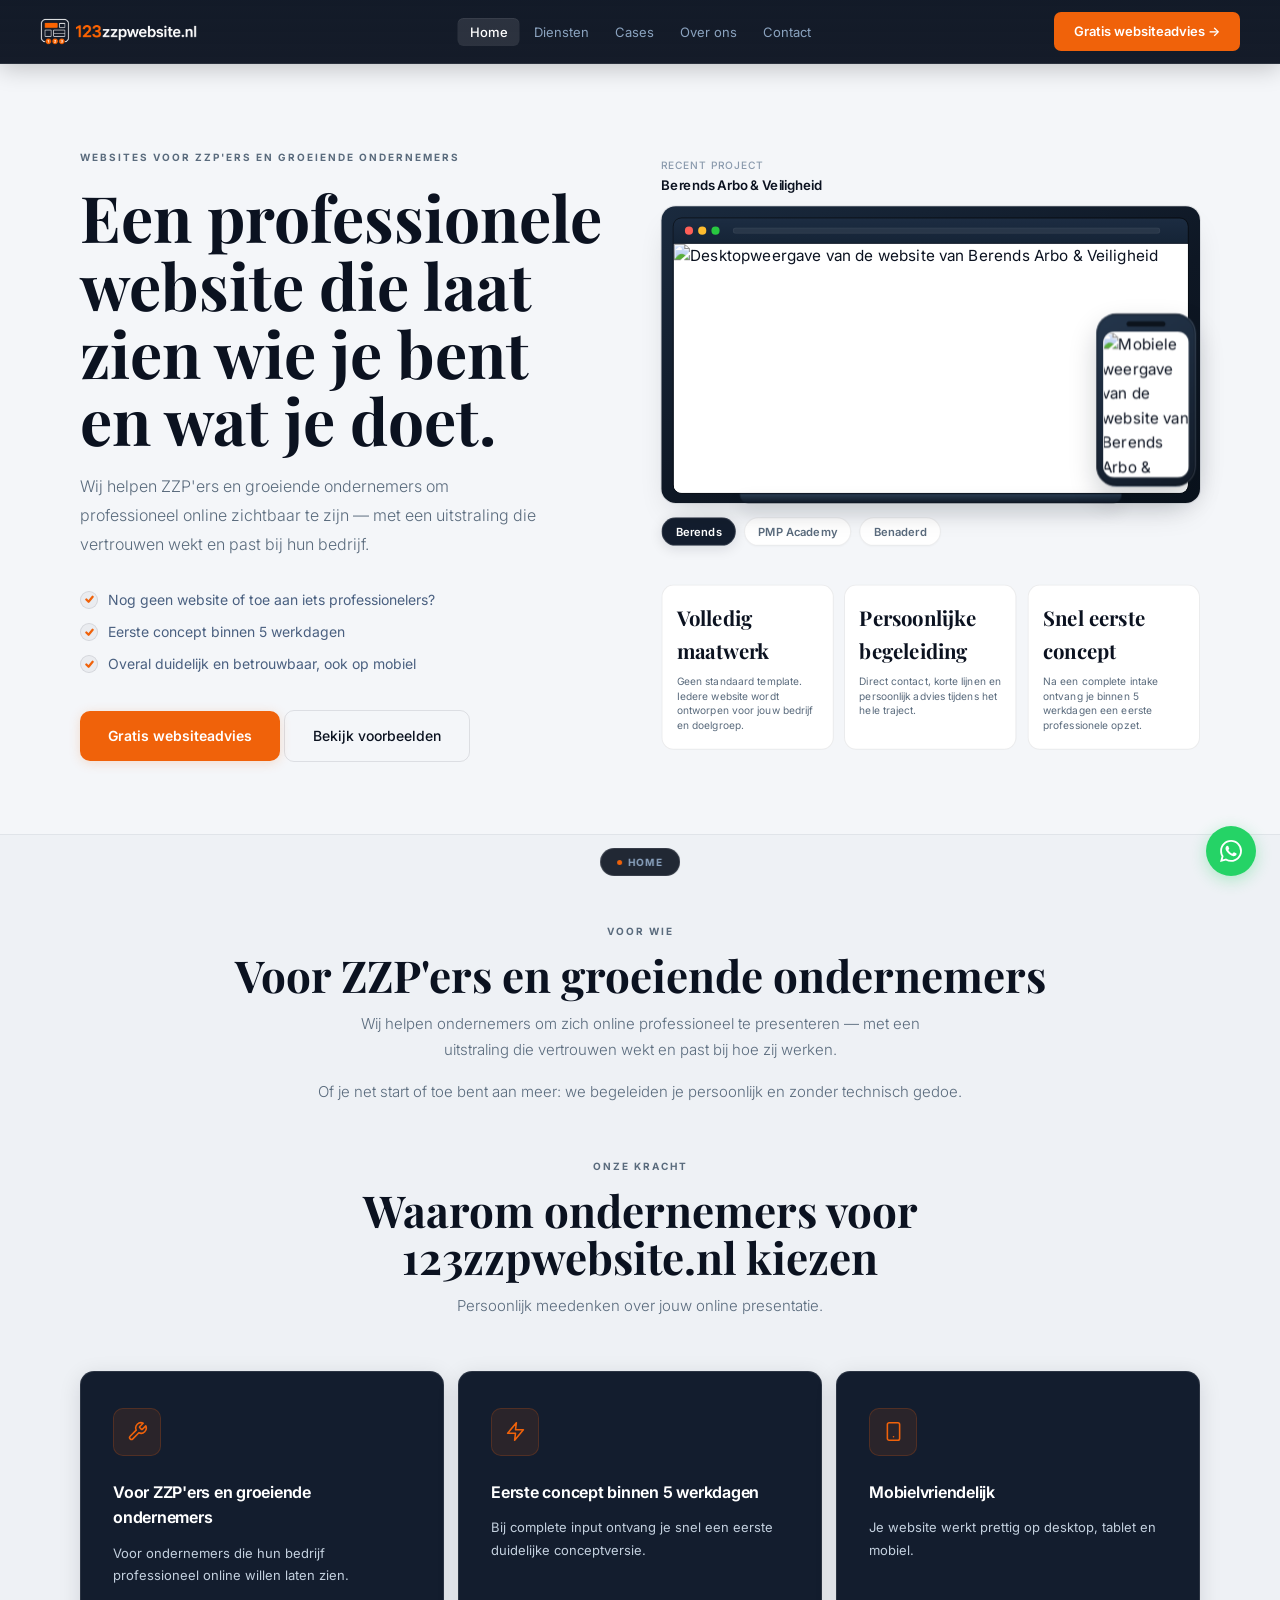
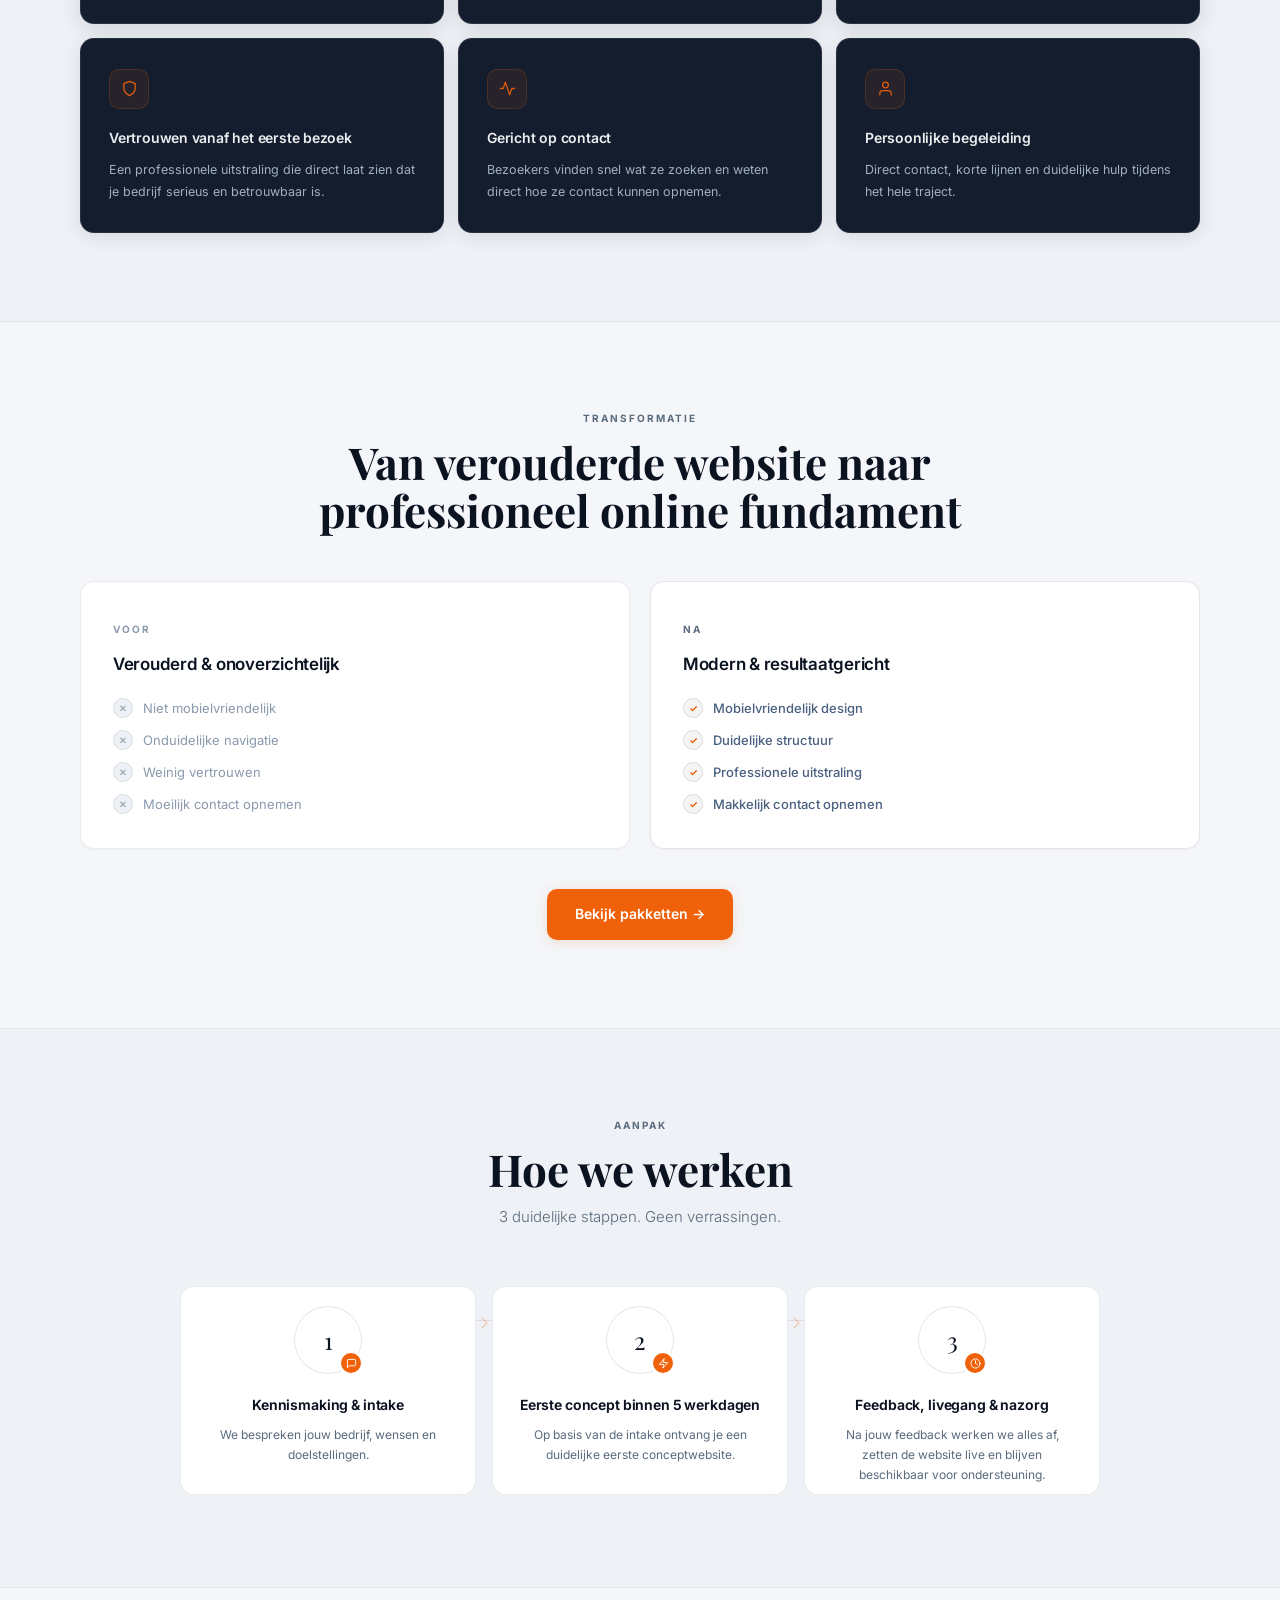
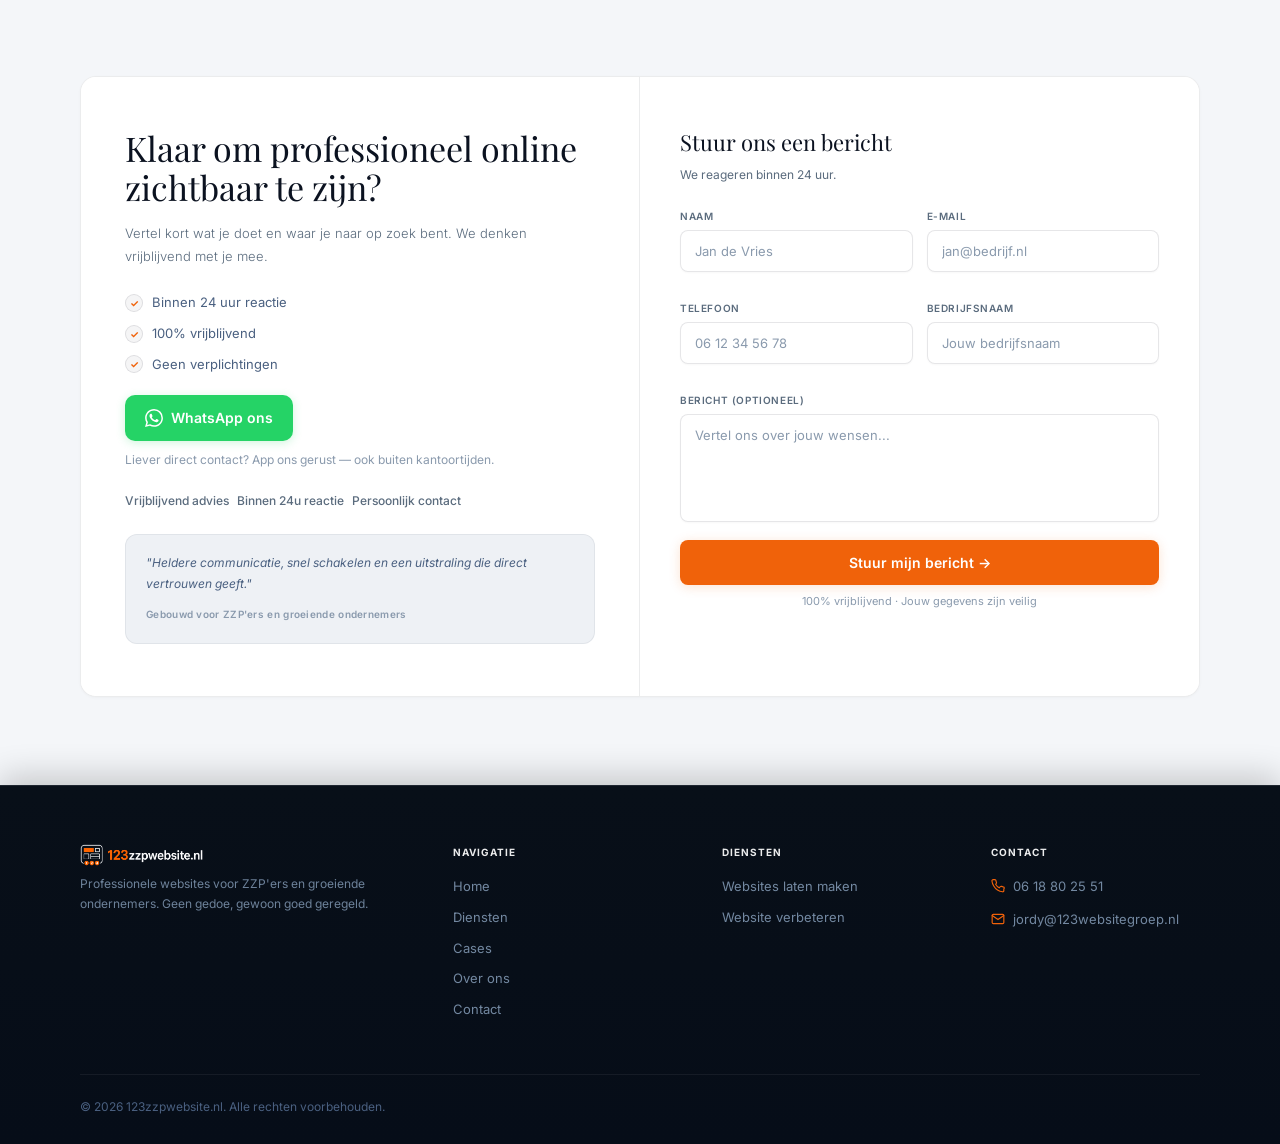
==== commit a7f22fb6: "Polish homepage showcase presentation" ====
--- a/123bouwwebsite/index.html
+++ b/123bouwwebsite/index.html
@@ -76,6 +76,7 @@
 #hero .showcase-shot.is-active{opacity:1;z-index:1}
 #hero .showcase-desktop .showcase-shot{position:absolute;inset:0;width:100%;height:100%;object-fit:cover;object-position:center top;background:#fff;transform:none}
 #hero .showcase-mobile .showcase-shot{position:absolute;top:0;left:50%;right:auto;bottom:auto;width:112%;height:112%;object-fit:cover;object-position:top center;background:#fff;transform:translateX(-50%)}
+#hero .showcase-mobile .showcase-shot[data-project="berends"]{width:auto;max-width:none;height:100%;object-fit:cover;transform:translateX(calc(-50% + 4px))}
 #hero .home-mock-scan{display:none}
 .showcase-label{display:flex;flex-direction:column;gap:3px;margin:0 0 12px;line-height:1.35}
 .showcase-label-kicker{font-size:10px;color:var(--text-muted);font-weight:500;letter-spacing:.08em;text-transform:uppercase}
@@ -90,7 +91,7 @@
 .showcase-ctrl:focus-visible{outline:2px solid var(--orange);outline-offset:2px}
 .lap-foot{height:9px;width:74%;margin:0 auto;border-radius:0 0 8px 8px;background:linear-gradient(180deg,#2a3d52,#0f1825);box-shadow:0 8px 18px rgba(11,18,32,0.14);position:relative;z-index:1}
 .lap-foot::after{display:none}
-.dev-phone{position:absolute;bottom:2px;right:-8px;width:98px;z-index:4;border-radius:20px;padding:7px 6px 8px;background:linear-gradient(150deg,#24364c,#121b28);border:1px solid rgba(255,255,255,0.12);box-shadow:0 12px 28px rgba(11,18,32,0.2),0 0 0 1px rgba(0,0,0,0.2) inset}
+.dev-phone{position:absolute;bottom:16px;right:4px;width:98px;z-index:4;border-radius:20px;padding:7px 6px 8px;background:linear-gradient(150deg,#24364c,#121b28);border:1px solid rgba(255,255,255,0.12);box-shadow:0 12px 28px rgba(11,18,32,0.2),0 0 0 1px rgba(0,0,0,0.2) inset}
 .phone-notch{width:38px;height:5px;background:#0a1018;border-radius:4px;margin:0 auto 5px;opacity:.9}
 .ph-screen{height:143px;border-radius:11px;overflow:hidden;background:#fff;border:1px solid rgba(255,255,255,0.06);padding:0}
 .stat-chips{display:grid;grid-template-columns:repeat(3,1fr);gap:10px;margin-top:22px;position:relative;z-index:2}
@@ -252,10 +253,6 @@
 .cta-form-divider{display:flex;align-items:center;gap:12px;margin:18px 0 16px}
 .cta-form-divider::before,.cta-form-divider::after{content:'';flex:1;height:1px;background:var(--border-light)}
 .cta-form-divider span{font-size:11px;color:var(--text-muted);font-weight:500;white-space:nowrap}
-.chat-float{background:#25D366;box-shadow:0 4px 16px rgba(37,211,102,0.32)}
-.chat-float:hover{transform:scale(1.06);box-shadow:0 6px 20px rgba(37,211,102,0.38)}
-.chat-float svg{width:22px;height:22px;fill:#fff;stroke:none}
-.chat-float .chat-dot{display:none}
 @media(max-width:768px){.btn-wa{width:100%;margin-top:18px;padding:14px 20px}.cta-wa-note{text-align:center}}
 .home-footer{padding-top:58px;border-top:1px solid var(--border-dark)}
 .home-footer .footer-grid{gap:60px;margin-bottom:44px}
@@ -432,7 +429,7 @@
         <div class="cta-lh">Klaar om professioneel online zichtbaar te zijn?</div>
         <p class="cta-lp">Vertel kort wat je doet en waar je naar op zoek bent. We denken vrijblijvend met je mee.</p>
         <ul class="cta-lc"><li>Binnen 24 uur reactie</li><li>100% vrijblijvend</li><li>Geen verplichtingen</li></ul>
-        <a href="https://wa.me/31618802551" target="_blank" rel="noopener noreferrer" class="btn-wa"><svg viewBox="0 0 24 24" aria-hidden="true"><path d="M17.472 14.382c-.297-.149-1.758-.867-2.03-.967-.273-.099-.471-.148-.67.15-.197.297-.767.966-.94 1.164-.173.199-.347.223-.644.075-.297-.15-1.255-.463-2.39-1.475-.883-.788-1.48-1.761-1.653-2.059-.173-.297-.018-.458.13-.606.134-.133.298-.347.446-.52.149-.174.198-.298.298-.497.099-.198.05-.371-.025-.52-.075-.149-.669-1.612-.916-2.207-.242-.579-.487-.5-.669-.51-.173-.008-.371-.01-.57-.01-.198 0-.52.074-.792.372-.272.297-1.04 1.016-1.04 2.479 0 1.462 1.065 2.875 1.213 3.074.149.198 2.096 3.2 5.077 4.487.709.306 1.262.489 1.694.625.712.227 1.36.195 1.871.118.571-.085 1.758-.719 2.006-1.413.248-.694.248-1.289.173-1.413-.074-.124-.272-.198-.57-.347m-5.421 7.403h-.004a9.87 9.87 0 01-5.031-1.378l-.361-.214-3.741.982.998-3.648-.235-.374a9.86 9.86 0 01-1.51-5.26c.001-5.45 4.436-9.884 9.888-9.884 2.64 0 5.122 1.03 6.988 2.898a9.825 9.825 0 012.893 6.994c-.003 5.45-4.435 9.884-9.885 9.884m8.413-18.297A11.815 11.815 0 0012.05 0C5.495 0 .16 5.335.157 11.892c0 2.096.547 4.142 1.588 5.945L.057 24l6.305-1.654a11.882 11.882 0 005.683 1.448h.005c6.554 0 11.89-5.335 11.893-11.893a11.821 11.821 0 00-3.48-8.413z"/></svg>WhatsApp ons</a>
+        <a href="https://wa.me/31618802551?text=Hallo%20Jordy%2C%20ik%20wil%20graag%20meer%20weten%20over%20een%20website%20voor%20mijn%20bedrijf." target="_blank" rel="noopener noreferrer" class="btn-wa"><svg viewBox="0 0 24 24" aria-hidden="true"><path d="M17.472 14.382c-.297-.149-1.758-.867-2.03-.967-.273-.099-.471-.148-.67.15-.197.297-.767.966-.94 1.164-.173.199-.347.223-.644.075-.297-.15-1.255-.463-2.39-1.475-.883-.788-1.48-1.761-1.653-2.059-.173-.297-.018-.458.13-.606.134-.133.298-.347.446-.52.149-.174.198-.298.298-.497.099-.198.05-.371-.025-.52-.075-.149-.669-1.612-.916-2.207-.242-.579-.487-.5-.669-.51-.173-.008-.371-.01-.57-.01-.198 0-.52.074-.792.372-.272.297-1.04 1.016-1.04 2.479 0 1.462 1.065 2.875 1.213 3.074.149.198 2.096 3.2 5.077 4.487.709.306 1.262.489 1.694.625.712.227 1.36.195 1.871.118.571-.085 1.758-.719 2.006-1.413.248-.694.248-1.289.173-1.413-.074-.124-.272-.198-.57-.347m-5.421 7.403h-.004a9.87 9.87 0 01-5.031-1.378l-.361-.214-3.741.982.998-3.648-.235-.374a9.86 9.86 0 01-1.51-5.26c.001-5.45 4.436-9.884 9.888-9.884 2.64 0 5.122 1.03 6.988 2.898a9.825 9.825 0 012.893 6.994c-.003 5.45-4.435 9.884-9.885 9.884m8.413-18.297A11.815 11.815 0 0012.05 0C5.495 0 .16 5.335.157 11.892c0 2.096.547 4.142 1.588 5.945L.057 24l6.305-1.654a11.882 11.882 0 005.683 1.448h.005c6.554 0 11.89-5.335 11.893-11.893a11.821 11.821 0 00-3.48-8.413z"/></svg>WhatsApp ons</a>
         <p class="cta-wa-note">Liever direct contact? App ons gerust — ook buiten kantoortijden.</p>
         <div class="cta-trust-pills"><span class="cta-pill">Vrijblijvend advies</span><span class="cta-pill">Binnen 24u reactie</span><span class="cta-pill">Persoonlijk contact</span></div>
         <div class="cta-quote"><p>"Heldere communicatie, snel schakelen en een uitstraling die direct vertrouwen geeft."</p><span>Gebouwd voor ZZP'ers en groeiende ondernemers</span></div>
@@ -460,7 +457,7 @@
   </div>
   <div class="footer-bottom"><div class="footer-copy">© 2026 123zzpwebsite.nl. Alle rechten voorbehouden.</div></div>
 </footer>
-<a href="https://wa.me/31618802551" target="_blank" rel="noopener noreferrer" class="chat-float" aria-label="WhatsApp ons"><svg viewBox="0 0 24 24" aria-hidden="true"><path d="M17.472 14.382c-.297-.149-1.758-.867-2.03-.967-.273-.099-.471-.148-.67.15-.197.297-.767.966-.94 1.164-.173.199-.347.223-.644.075-.297-.15-1.255-.463-2.39-1.475-.883-.788-1.48-1.761-1.653-2.059-.173-.297-.018-.458.13-.606.134-.133.298-.347.446-.52.149-.174.198-.298.298-.497.099-.198.05-.371-.025-.52-.075-.149-.669-1.612-.916-2.207-.242-.579-.487-.5-.669-.51-.173-.008-.371-.01-.57-.01-.198 0-.52.074-.792.372-.272.297-1.04 1.016-1.04 2.479 0 1.462 1.065 2.875 1.213 3.074.149.198 2.096 3.2 5.077 4.487.709.306 1.262.489 1.694.625.712.227 1.36.195 1.871.118.571-.085 1.758-.719 2.006-1.413.248-.694.248-1.289.173-1.413-.074-.124-.272-.198-.57-.347m-5.421 7.403h-.004a9.87 9.87 0 01-5.031-1.378l-.361-.214-3.741.982.998-3.648-.235-.374a9.86 9.86 0 01-1.51-5.26c.001-5.45 4.436-9.884 9.888-9.884 2.64 0 5.122 1.03 6.988 2.898a9.825 9.825 0 012.893 6.994c-.003 5.45-4.435 9.884-9.885 9.884m8.413-18.297A11.815 11.815 0 0012.05 0C5.495 0 .16 5.335.157 11.892c0 2.096.547 4.142 1.588 5.945L.057 24l6.305-1.654a11.882 11.882 0 005.683 1.448h.005c6.554 0 11.89-5.335 11.893-11.893a11.821 11.821 0 00-3.48-8.413z"/></svg></a>
+<a href="https://wa.me/31618802551?text=Hallo%20Jordy%2C%20ik%20wil%20graag%20meer%20weten%20over%20een%20website%20voor%20mijn%20bedrijf." target="_blank" rel="noopener noreferrer" class="chat-float" aria-label="WhatsApp ons"><svg viewBox="0 0 24 24" aria-hidden="true"><path d="M17.472 14.382c-.297-.149-1.758-.867-2.03-.967-.273-.099-.471-.148-.67.15-.197.297-.767.966-.94 1.164-.173.199-.347.223-.644.075-.297-.15-1.255-.463-2.39-1.475-.883-.788-1.48-1.761-1.653-2.059-.173-.297-.018-.458.13-.606.134-.133.298-.347.446-.52.149-.174.198-.298.298-.497.099-.198.05-.371-.025-.52-.075-.149-.669-1.612-.916-2.207-.242-.579-.487-.5-.669-.51-.173-.008-.371-.01-.57-.01-.198 0-.52.074-.792.372-.272.297-1.04 1.016-1.04 2.479 0 1.462 1.065 2.875 1.213 3.074.149.198 2.096 3.2 5.077 4.487.709.306 1.262.489 1.694.625.712.227 1.36.195 1.871.118.571-.085 1.758-.719 2.006-1.413.248-.694.248-1.289.173-1.413-.074-.124-.272-.198-.57-.347m-5.421 7.403h-.004a9.87 9.87 0 01-5.031-1.378l-.361-.214-3.741.982.998-3.648-.235-.374a9.86 9.86 0 01-1.51-5.26c.001-5.45 4.436-9.884 9.888-9.884 2.64 0 5.122 1.03 6.988 2.898a9.825 9.825 0 012.893 6.994c-.003 5.45-4.435 9.884-9.885 9.884m8.413-18.297A11.815 11.815 0 0012.05 0C5.495 0 .16 5.335.157 11.892c0 2.096.547 4.142 1.588 5.945L.057 24l6.305-1.654a11.882 11.882 0 005.683 1.448h.005c6.554 0 11.89-5.335 11.893-11.893a11.821 11.821 0 00-3.48-8.413z"/></svg></a>
 <script>
 (function(){
   var showcase=document.getElementById('heroShowcase');
--- a/123bouwwebsite/shared.css
+++ b/123bouwwebsite/shared.css
@@ -131,10 +131,15 @@
 html.js-reveal .reveal:not(.in){opacity:0;transform:translateY(12px);transition:opacity .48s var(--ease-out),transform .48s var(--ease-out);transition-delay:var(--reveal-delay,0ms)}
 html.js-reveal .reveal.in{opacity:1;transform:translateY(0)}
 html.js-reveal .reveal-stagger > .reveal{transition-delay:var(--reveal-delay,0ms)}
-.chat-float{position:fixed;bottom:24px;right:24px;z-index:200;width:50px;height:50px;border-radius:50%;background:var(--orange);display:flex;align-items:center;justify-content:center;box-shadow:0 6px 20px rgba(240,98,10,0.4);cursor:pointer;transition:transform .2s}
-.chat-float:hover{transform:scale(1.08)}
-.chat-float svg{width:20px;height:20px;stroke:#fff;fill:none;stroke-width:2;stroke-linecap:round;stroke-linejoin:round}
-.chat-dot{position:absolute;top:2px;right:2px;width:11px;height:11px;border-radius:50%;background:#2ECC71;border:2px solid var(--navy)}
+.chat-float{position:fixed;bottom:24px;right:24px;z-index:200;width:50px;height:50px;border-radius:50%;background:#25D366;display:flex;align-items:center;justify-content:center;box-shadow:0 4px 16px rgba(37,211,102,0.32);cursor:pointer;transition:transform .2s,box-shadow .2s}
+.chat-float:hover{transform:scale(1.06);box-shadow:0 6px 20px rgba(37,211,102,0.38)}
+.chat-float:focus-visible{outline:2px solid #25D366;outline-offset:3px}
+.chat-float svg{width:22px;height:22px;fill:#fff;stroke:none}
+.chat-float .chat-dot{display:none}
+.cc-card-wa{cursor:pointer}
+.cc-card-wa .cc-icon{background:rgba(37,211,102,0.1);border-color:rgba(37,211,102,0.25)}
+.cc-card-wa .cc-icon svg{stroke:none;fill:#25D366;width:20px;height:20px}
+.cc-card-wa:focus-visible{outline:2px solid #25D366;outline-offset:2px}
 footer{background:linear-gradient(180deg,#080f18 0%,#060D18 100%);border-top:1px solid var(--border-dark);padding:52px 40px 28px;position:relative;z-index:1;box-shadow:0 -8px 32px rgba(0,0,0,0.2)}
 .footer-grid{max-width:1120px;margin:0 auto;display:grid;grid-template-columns:1.5fr 1fr 1fr 1fr;gap:52px;margin-bottom:40px}
 .footer-brand{margin-bottom:4px}
@@ -161,6 +166,8 @@
 @media(hover:hover){
 .case-card:hover,.trust-card:hover,.featured-card:hover,.p-card:hover,.review-card:hover,.vc:hover,.founder-card:hover{transform:translateY(-4px);box-shadow:0 8px 28px rgba(11,18,32,0.1);border-color:rgba(11,18,32,0.14)}
 .cc-card:hover{transform:translateX(3px);border-color:rgba(11,18,32,0.16);box-shadow:var(--shadow-card)}
+.cc-card-wa:hover{border-color:rgba(37,211,102,0.35);box-shadow:0 4px 20px rgba(37,211,102,0.12)}
+.cc-card-wa:hover .cc-icon{background:rgba(37,211,102,0.16);border-color:rgba(37,211,102,0.35)}
 .availability-card:hover,.jordy-card:hover{box-shadow:var(--shadow-card);border-color:rgba(11,18,32,0.14)}
 }
 .case-img-inner,.feat-img-inner{overflow:hidden}
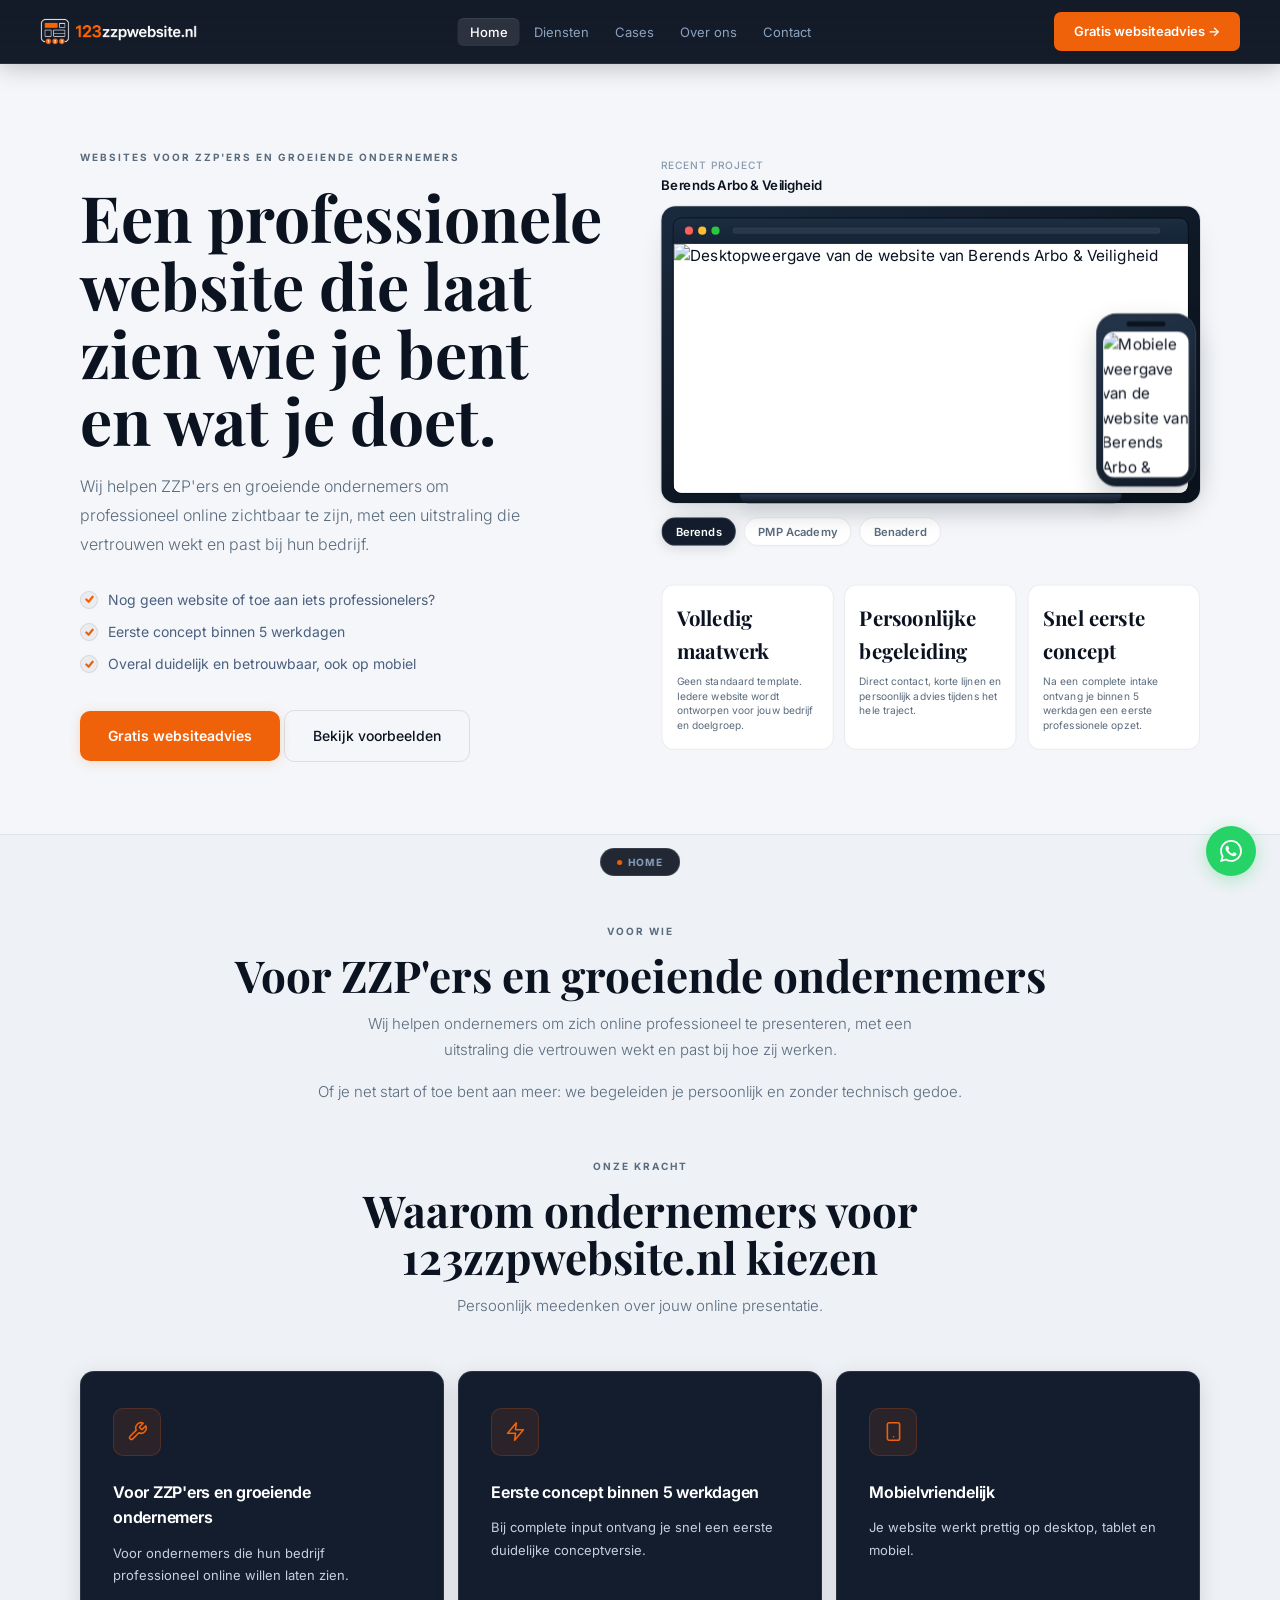
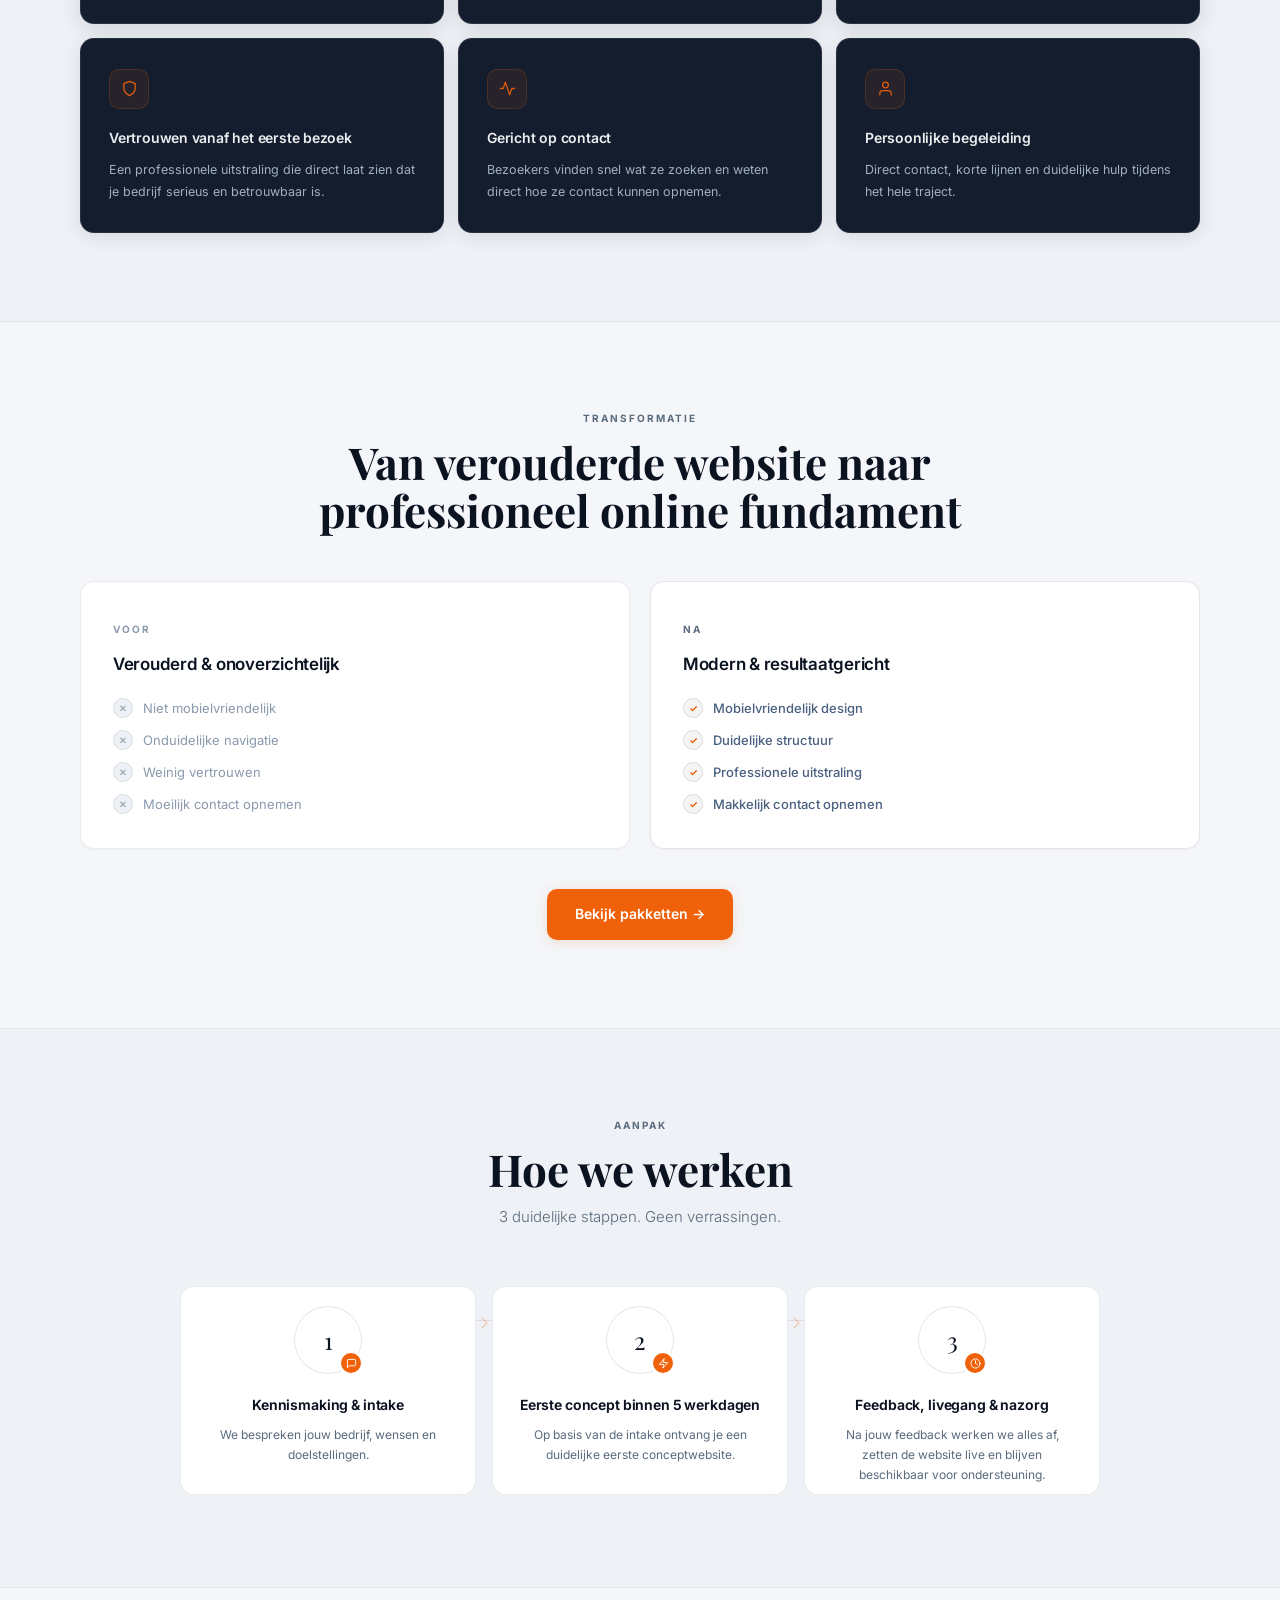
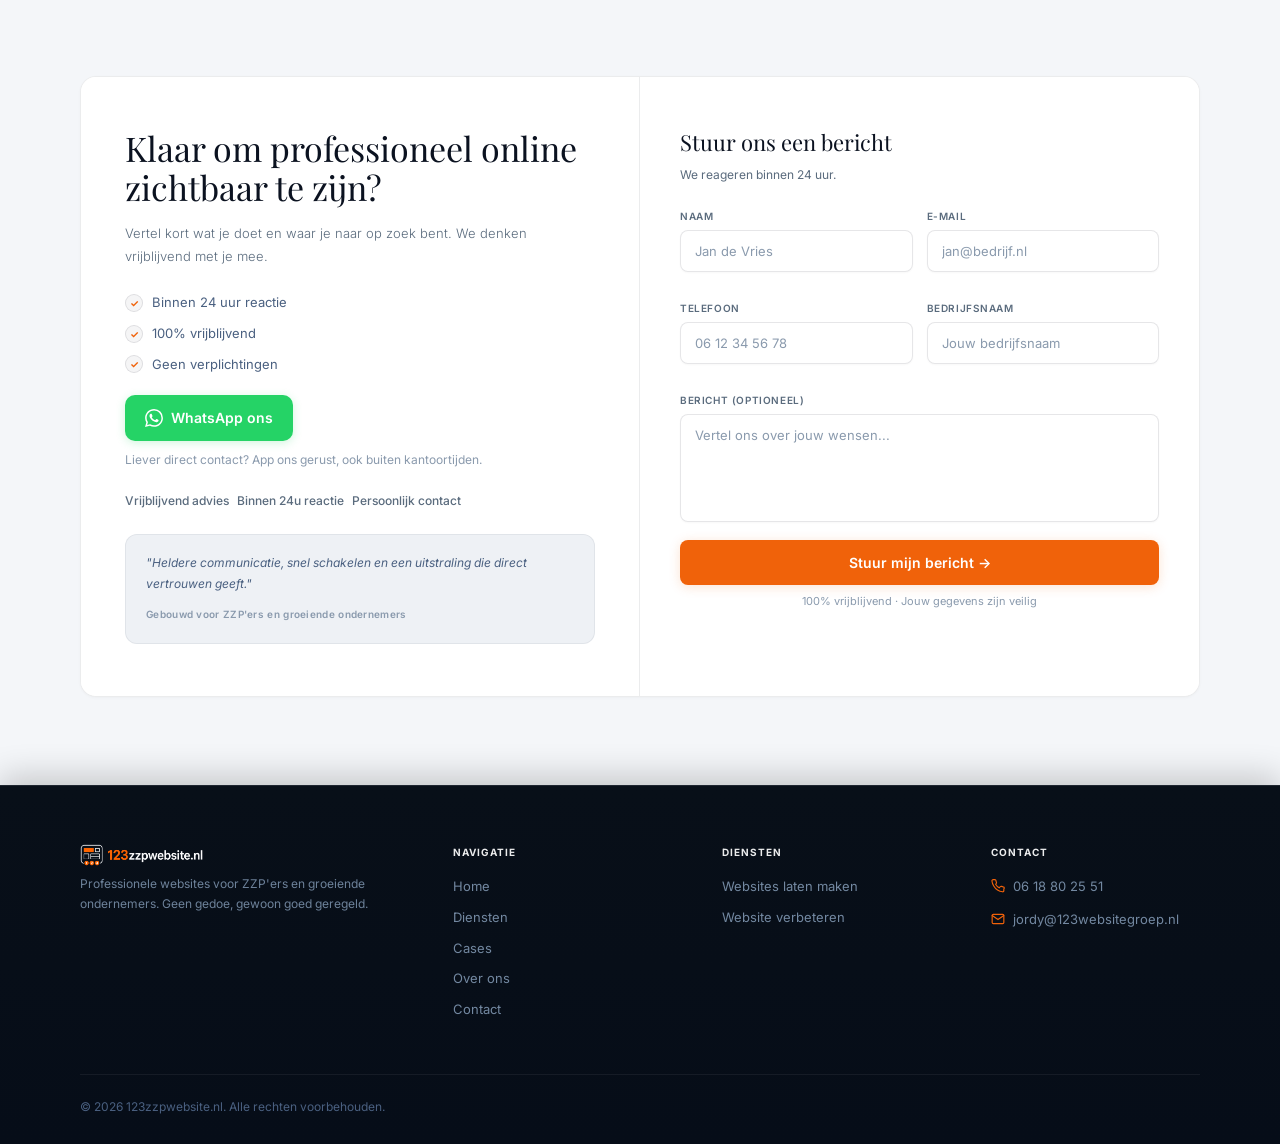
==== commit 0e2ce6e0: "Fix mobile project showcase and remove em dashes" ====
--- a/123bouwwebsite/index.html
+++ b/123bouwwebsite/index.html
@@ -154,6 +154,7 @@
   .hero-device-col .dev-phone{position:relative;right:auto;bottom:auto;width:110px;margin:0 auto}
   .hero-device-col .ph-screen{height:auto;aspect-ratio:86/143}
   #hero .showcase-mobile .showcase-shot{position:absolute;inset:0;width:100%;height:100%;object-fit:contain;object-position:center top;background:#fff;transform:none}
+  #hero .showcase-mobile .showcase-shot[data-project="berends"]{width:100%;height:100%;object-fit:contain;object-position:center top;transform:none}
   .hero-device-col .showcase-label{align-items:center;text-align:center}
   .hero-device-col .showcase-controls{justify-content:center}
   .hero-device-col{overflow:visible}
@@ -280,7 +281,7 @@
 <div id="section-pill">Home</div>
 
 <nav>
-  <a href="./" class="nav-logo" aria-label="123zzpwebsite.nl — Home">
+  <a href="./" class="nav-logo" aria-label="123zzpwebsite.nl, Home">
     <img src="assets/images/123zzpwebsite-logo-transparent.png" alt="123zzpwebsite.nl" class="nav-logo-img">
   </a>
   <ul class="nav-links">
@@ -295,7 +296,7 @@
 </nav>
 <div class="nav-drawer">
   <div class="drawer-header">
-    <a href="./" class="drawer-logo" aria-label="123zzpwebsite.nl — Home"><img src="assets/images/123zzpwebsite-logo-transparent.png" alt="123zzpwebsite.nl" class="drawer-logo-img"></a>
+    <a href="./" class="drawer-logo" aria-label="123zzpwebsite.nl, Home"><img src="assets/images/123zzpwebsite-logo-transparent.png" alt="123zzpwebsite.nl" class="drawer-logo-img"></a>
     <button class="drawer-close"><svg viewBox="0 0 24 24"><line x1="18" y1="6" x2="6" y2="18"/><line x1="6" y1="6" x2="18" y2="18"/></svg></button>
   </div>
   <div class="drawer-links">
@@ -314,7 +315,7 @@
     <div>
       <div class="hero-tag"><span class="hero-tag-dot"></span>Websites voor ZZP'ers en groeiende ondernemers</div>
       <h1 class="hero-h1">Een professionele website die laat zien wie je bent en wat je doet.</h1>
-      <p class="hero-sub">Wij helpen ZZP'ers en groeiende ondernemers om professioneel online zichtbaar te zijn — met een uitstraling die vertrouwen wekt en past bij hun bedrijf.</p>
+      <p class="hero-sub">Wij helpen ZZP'ers en groeiende ondernemers om professioneel online zichtbaar te zijn, met een uitstraling die vertrouwen wekt en past bij hun bedrijf.</p>
       <ul class="check-list hero-checks">
         <li><span class="chk"><svg viewBox="0 0 10 10"><polyline points="1.5,5 4,7.5 8.5,2"/></svg></span>Nog geen website of toe aan iets professionelers?</li>
         <li><span class="chk"><svg viewBox="0 0 10 10"><polyline points="1.5,5 4,7.5 8.5,2"/></svg></span>Eerste concept binnen 5 werkdagen</li>
@@ -385,7 +386,7 @@
 
 <section class="sec sec-alt strength-sec" data-section="Onze kracht">
   <div class="max">
-    <div class="sec-hdr center reveal"><span class="stag">VOOR WIE</span><h2>Voor ZZP'ers en groeiende ondernemers</h2><p class="sec-sub">Wij helpen ondernemers om zich online professioneel te presenteren — met een uitstraling die vertrouwen wekt en past bij hoe zij werken.</p><p class="sec-sub" style="margin-top:16px;max-width:720px;margin-left:auto;margin-right:auto">Of je net start of toe bent aan meer: we begeleiden je persoonlijk en zonder technisch gedoe.</p></div>
+    <div class="sec-hdr center reveal"><span class="stag">VOOR WIE</span><h2>Voor ZZP'ers en groeiende ondernemers</h2><p class="sec-sub">Wij helpen ondernemers om zich online professioneel te presenteren, met een uitstraling die vertrouwen wekt en past bij hoe zij werken.</p><p class="sec-sub" style="margin-top:16px;max-width:720px;margin-left:auto;margin-right:auto">Of je net start of toe bent aan meer: we begeleiden je persoonlijk en zonder technisch gedoe.</p></div>
     <div class="sec-hdr center reveal" style="margin-top:48px"><span class="stag">Onze kracht</span><h2>Waarom ondernemers voor<br>123zzpwebsite.nl kiezen</h2><p class="sec-sub">Persoonlijk meedenken over jouw online presentatie.</p></div>
     <div class="g3 reveal">
       <div class="gc gc-primary"><div class="gc-icon"><svg viewBox="0 0 24 24"><path d="M14.7 6.3a1 1 0 0 0 0 1.4l1.6 1.6a1 1 0 0 0 1.4 0l3.77-3.77a6 6 0 0 1-7.94 7.94l-6.91 6.91a2.12 2.12 0 0 1-3-3l6.91-6.91a6 6 0 0 1 7.94-7.94l-3.76 3.76z"/></svg></div><h3>Voor ZZP'ers en groeiende ondernemers</h3><p>Voor ondernemers die hun bedrijf professioneel online willen laten zien.</p></div>
@@ -430,7 +431,7 @@
         <p class="cta-lp">Vertel kort wat je doet en waar je naar op zoek bent. We denken vrijblijvend met je mee.</p>
         <ul class="cta-lc"><li>Binnen 24 uur reactie</li><li>100% vrijblijvend</li><li>Geen verplichtingen</li></ul>
         <a href="https://wa.me/31618802551?text=Hallo%20Jordy%2C%20ik%20wil%20graag%20meer%20weten%20over%20een%20website%20voor%20mijn%20bedrijf." target="_blank" rel="noopener noreferrer" class="btn-wa"><svg viewBox="0 0 24 24" aria-hidden="true"><path d="M17.472 14.382c-.297-.149-1.758-.867-2.03-.967-.273-.099-.471-.148-.67.15-.197.297-.767.966-.94 1.164-.173.199-.347.223-.644.075-.297-.15-1.255-.463-2.39-1.475-.883-.788-1.48-1.761-1.653-2.059-.173-.297-.018-.458.13-.606.134-.133.298-.347.446-.52.149-.174.198-.298.298-.497.099-.198.05-.371-.025-.52-.075-.149-.669-1.612-.916-2.207-.242-.579-.487-.5-.669-.51-.173-.008-.371-.01-.57-.01-.198 0-.52.074-.792.372-.272.297-1.04 1.016-1.04 2.479 0 1.462 1.065 2.875 1.213 3.074.149.198 2.096 3.2 5.077 4.487.709.306 1.262.489 1.694.625.712.227 1.36.195 1.871.118.571-.085 1.758-.719 2.006-1.413.248-.694.248-1.289.173-1.413-.074-.124-.272-.198-.57-.347m-5.421 7.403h-.004a9.87 9.87 0 01-5.031-1.378l-.361-.214-3.741.982.998-3.648-.235-.374a9.86 9.86 0 01-1.51-5.26c.001-5.45 4.436-9.884 9.888-9.884 2.64 0 5.122 1.03 6.988 2.898a9.825 9.825 0 012.893 6.994c-.003 5.45-4.435 9.884-9.885 9.884m8.413-18.297A11.815 11.815 0 0012.05 0C5.495 0 .16 5.335.157 11.892c0 2.096.547 4.142 1.588 5.945L.057 24l6.305-1.654a11.882 11.882 0 005.683 1.448h.005c6.554 0 11.89-5.335 11.893-11.893a11.821 11.821 0 00-3.48-8.413z"/></svg>WhatsApp ons</a>
-        <p class="cta-wa-note">Liever direct contact? App ons gerust — ook buiten kantoortijden.</p>
+        <p class="cta-wa-note">Liever direct contact? App ons gerust, ook buiten kantoortijden.</p>
         <div class="cta-trust-pills"><span class="cta-pill">Vrijblijvend advies</span><span class="cta-pill">Binnen 24u reactie</span><span class="cta-pill">Persoonlijk contact</span></div>
         <div class="cta-quote"><p>"Heldere communicatie, snel schakelen en een uitstraling die direct vertrouwen geeft."</p><span>Gebouwd voor ZZP'ers en groeiende ondernemers</span></div>
       </div>
